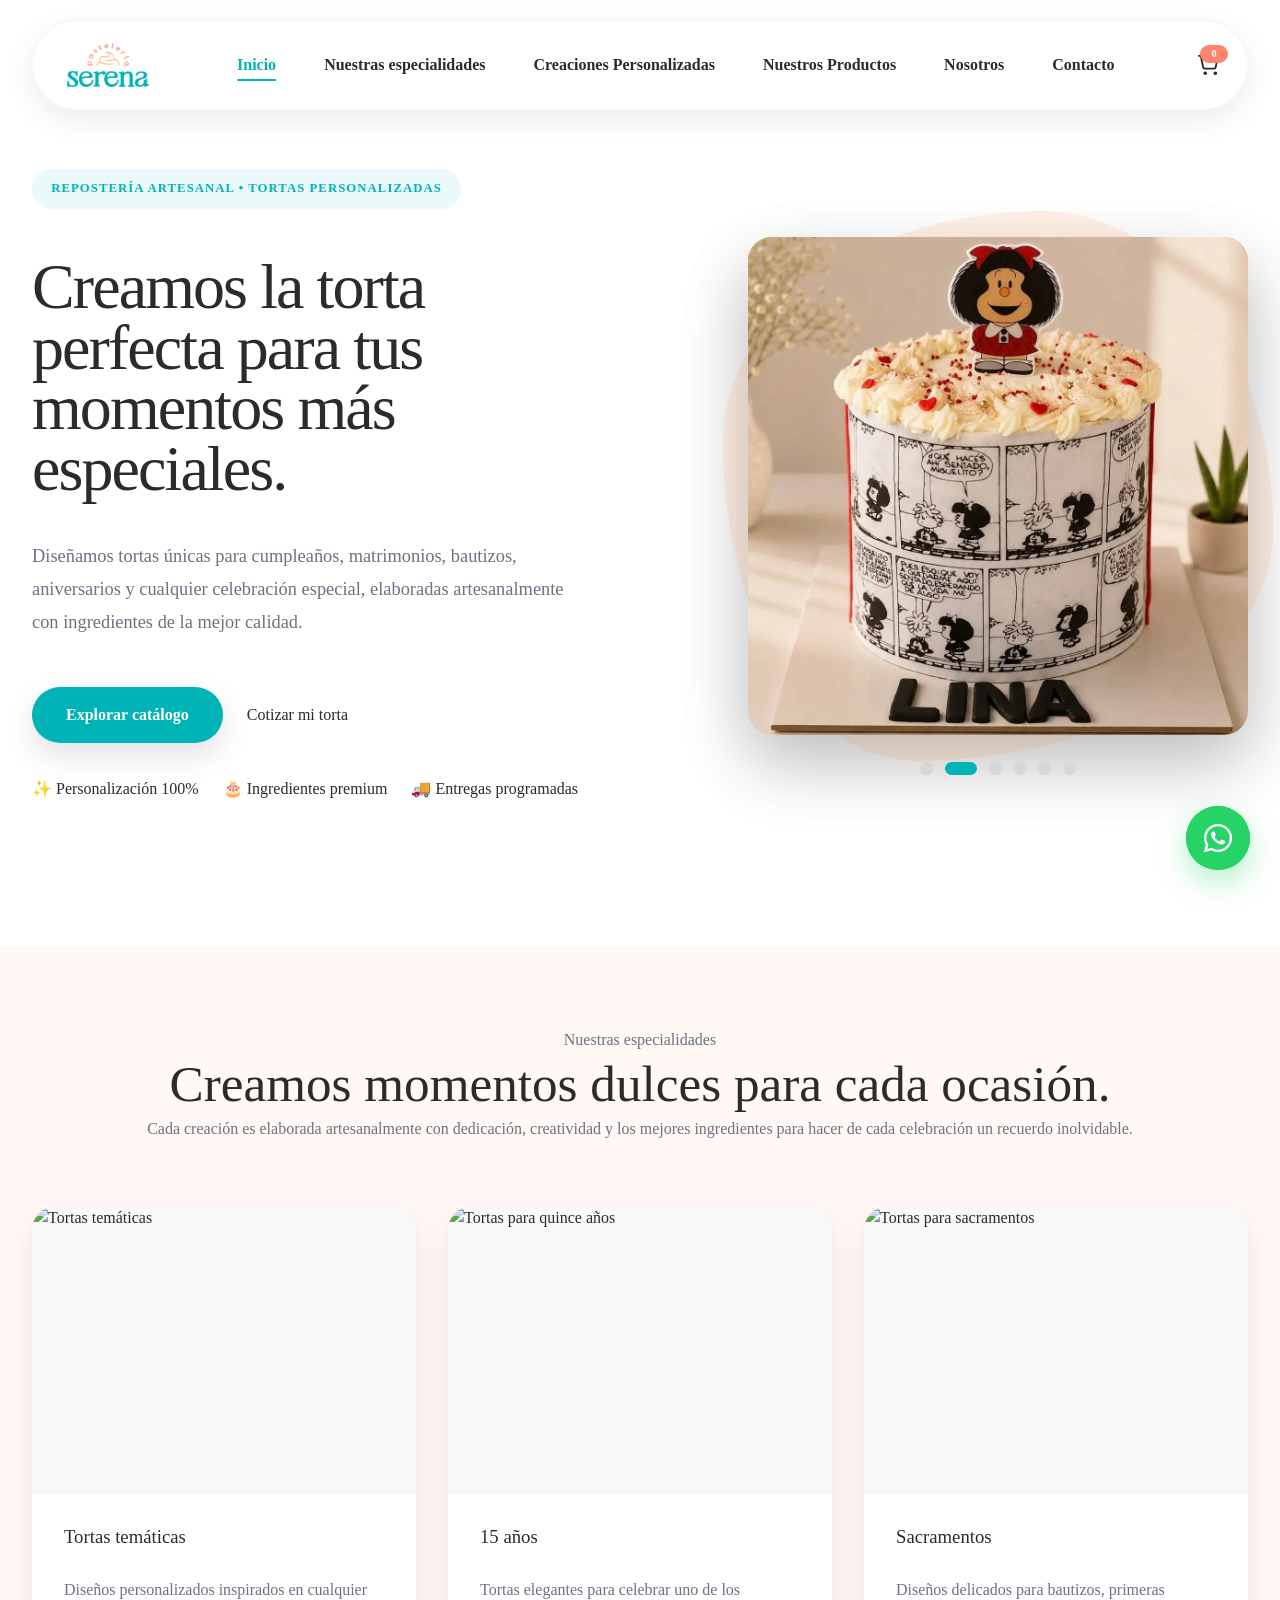
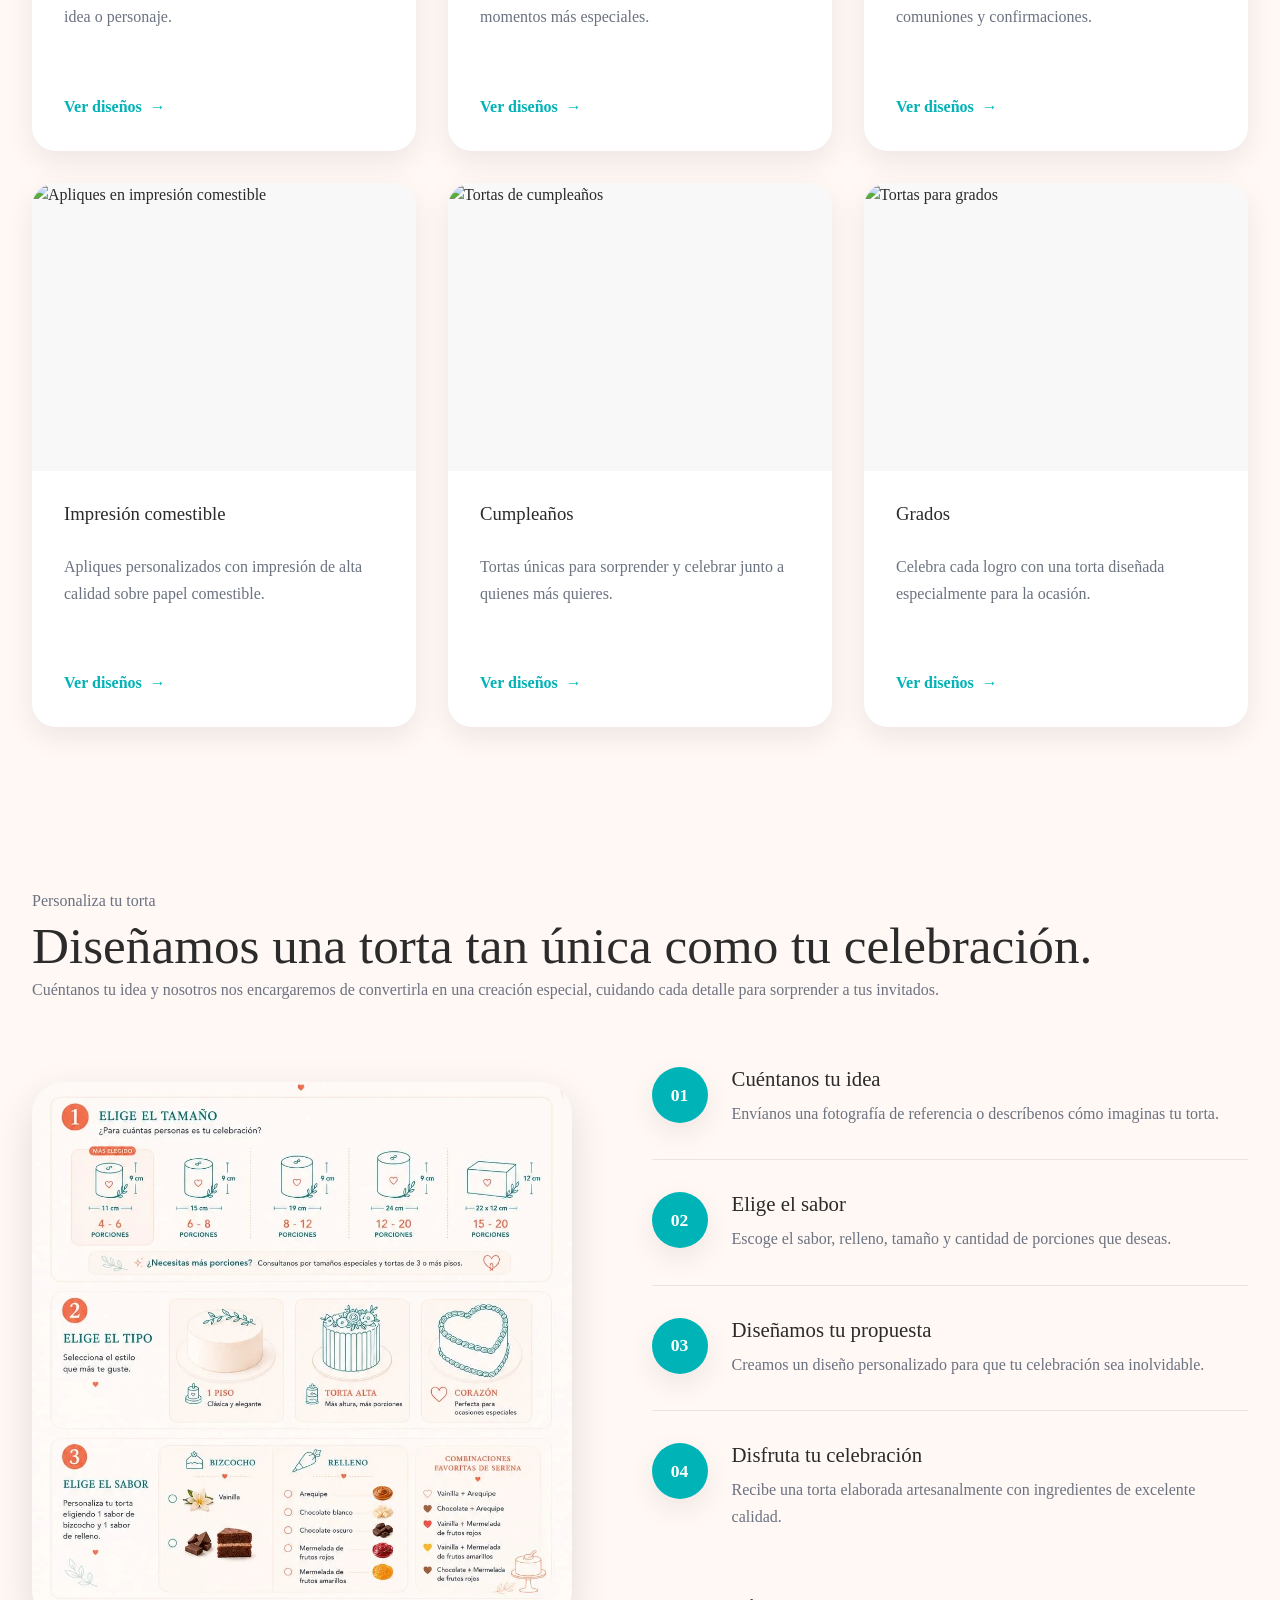
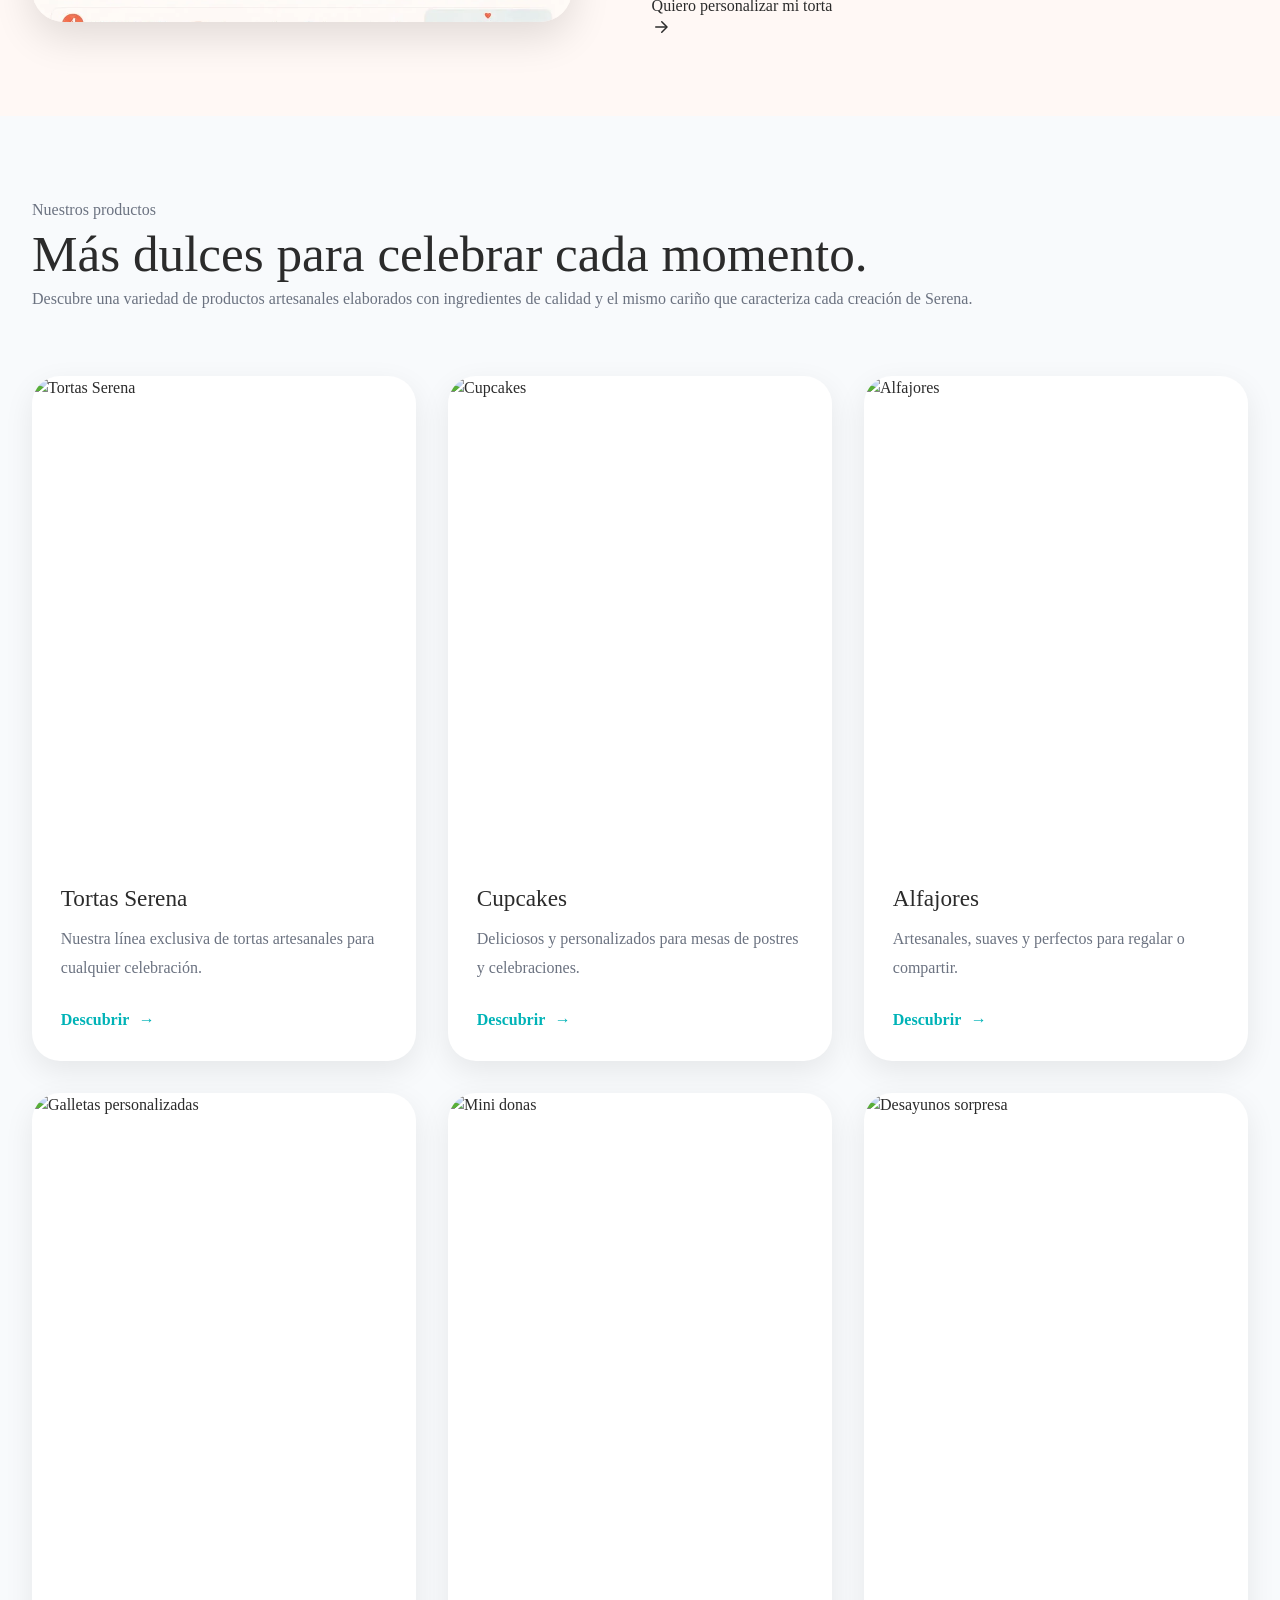
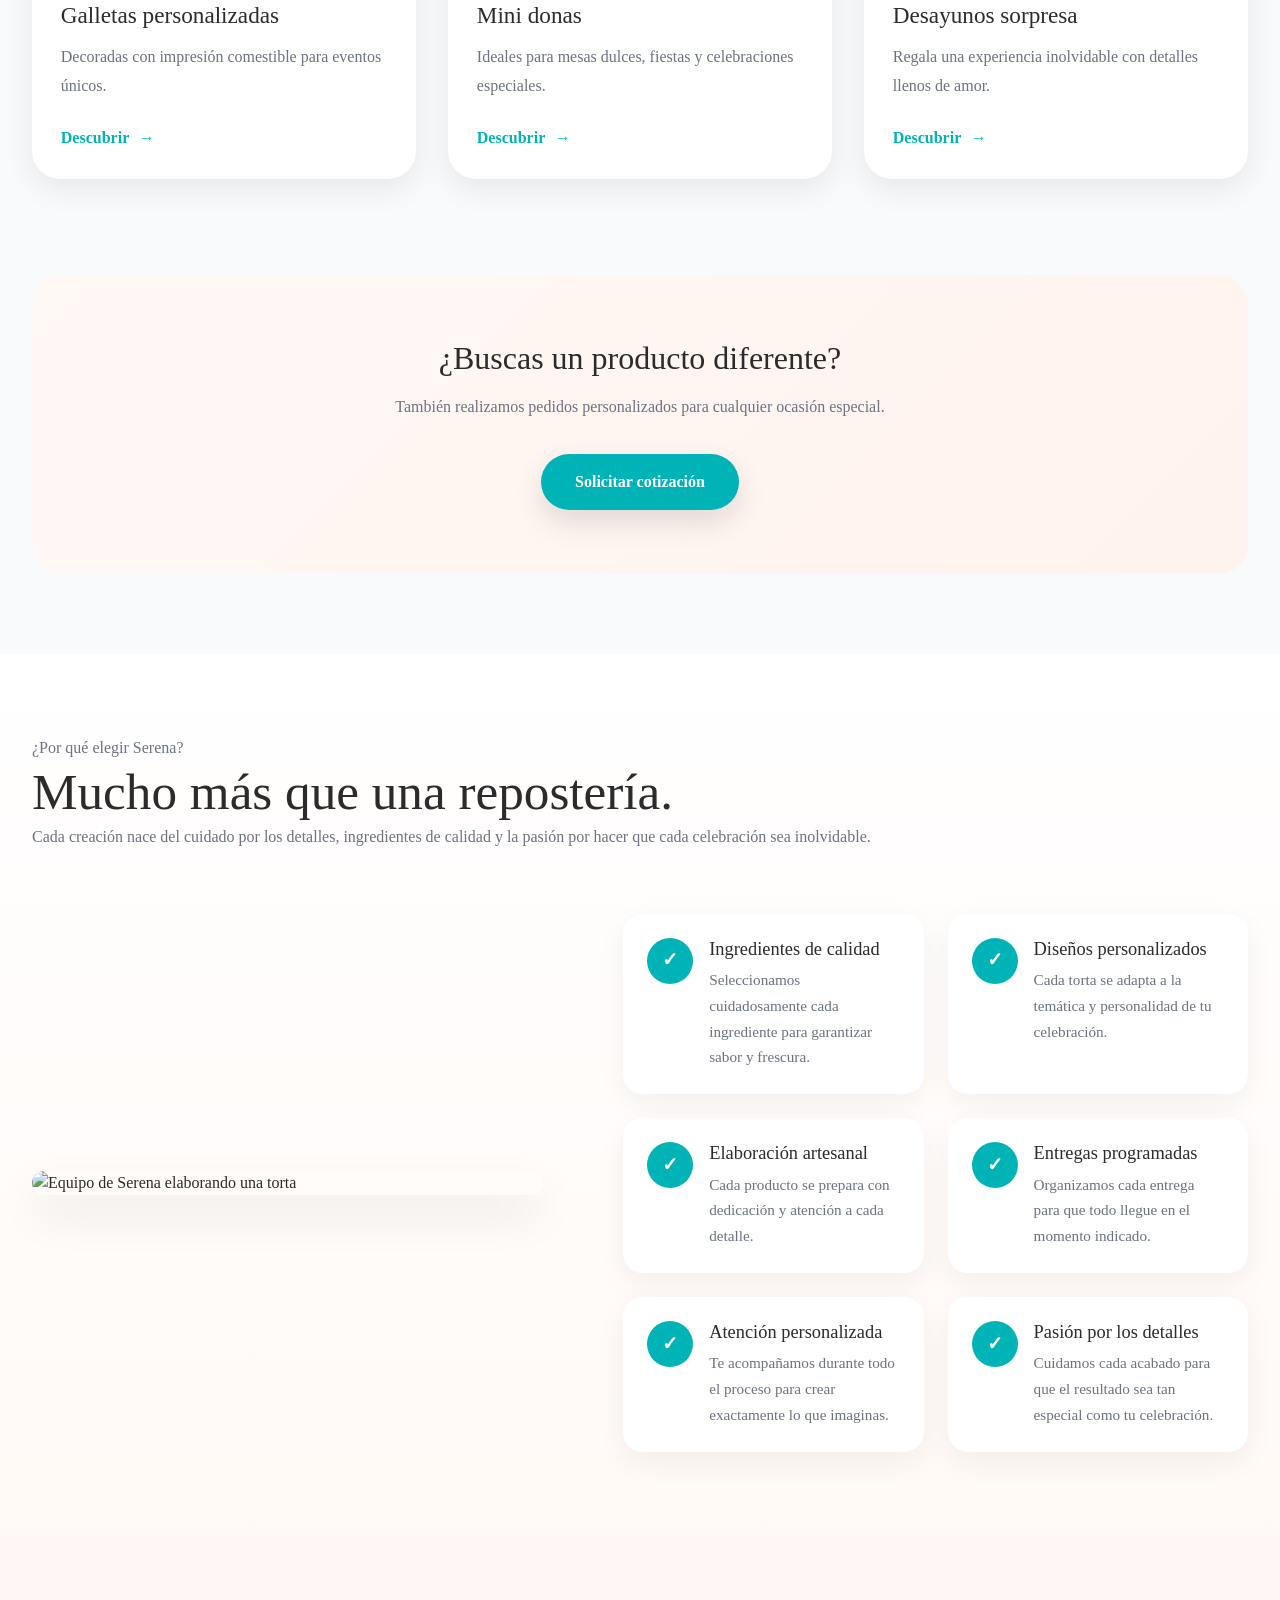
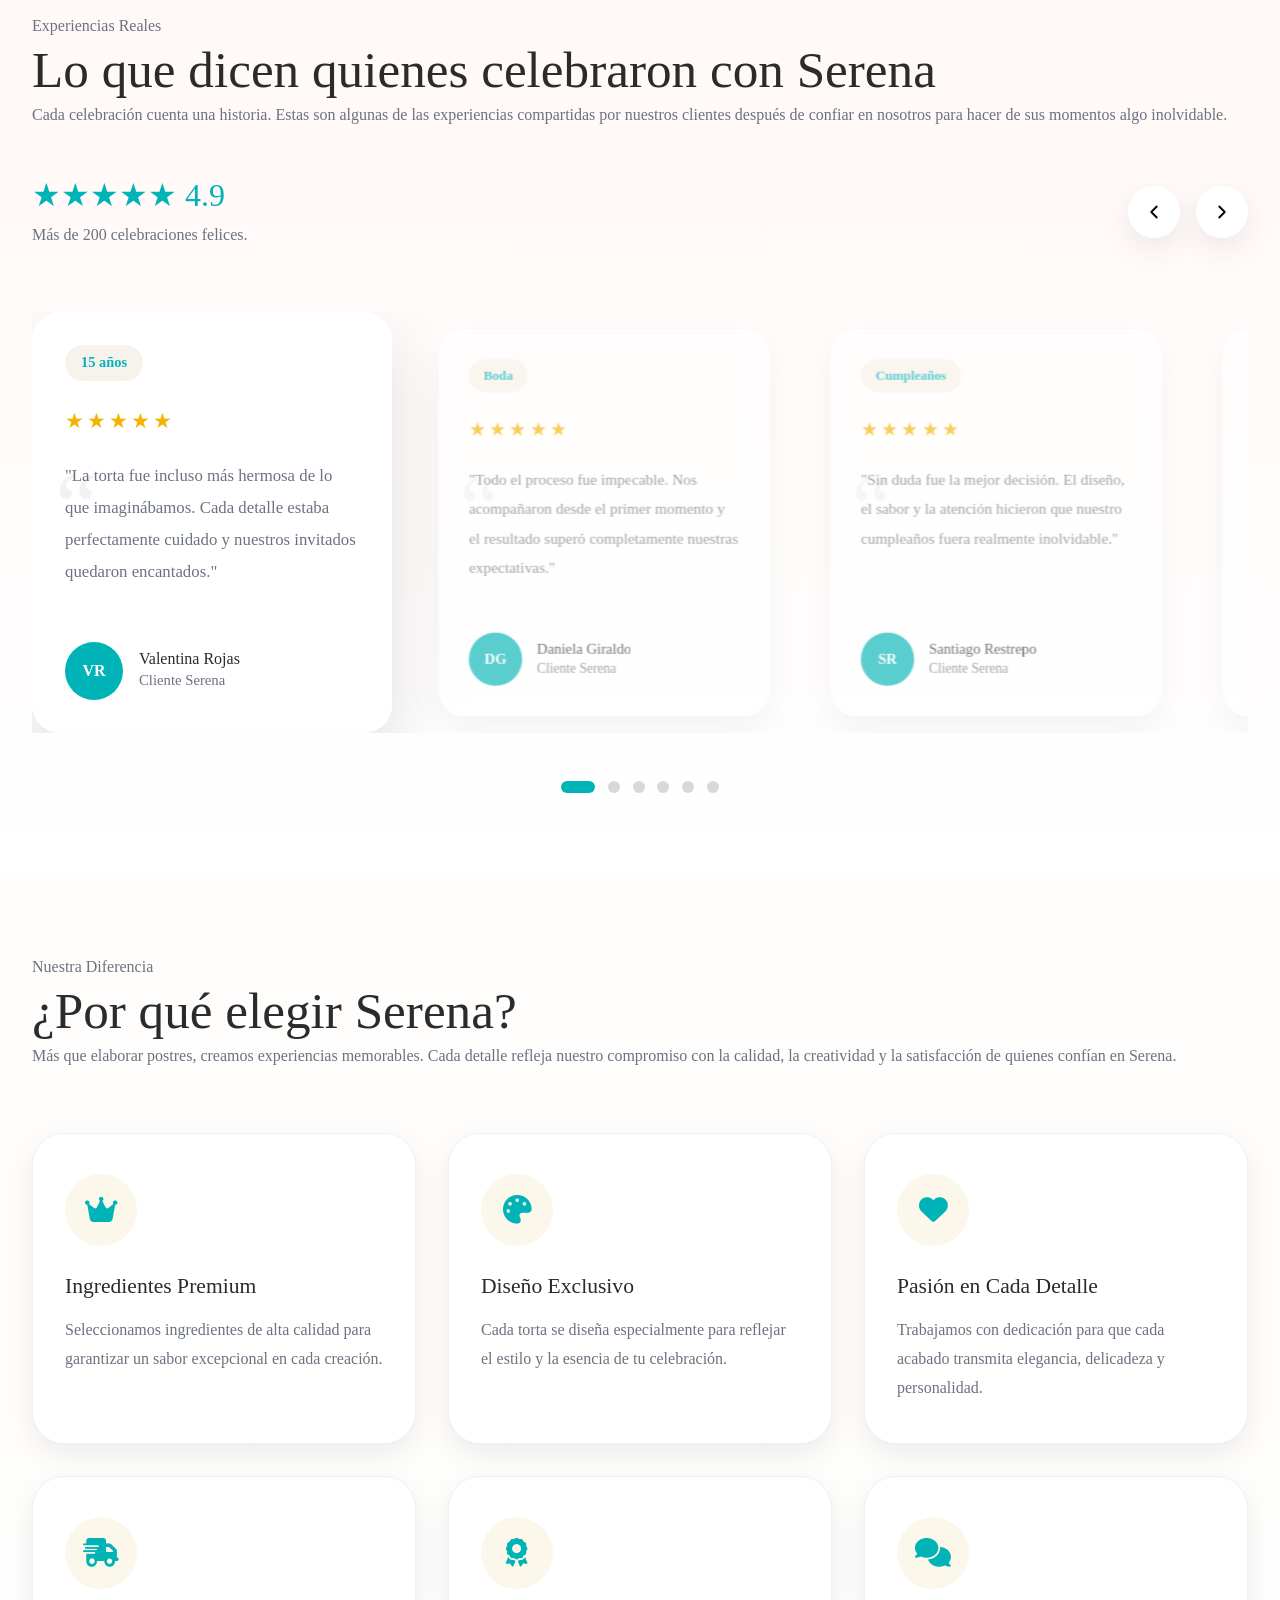
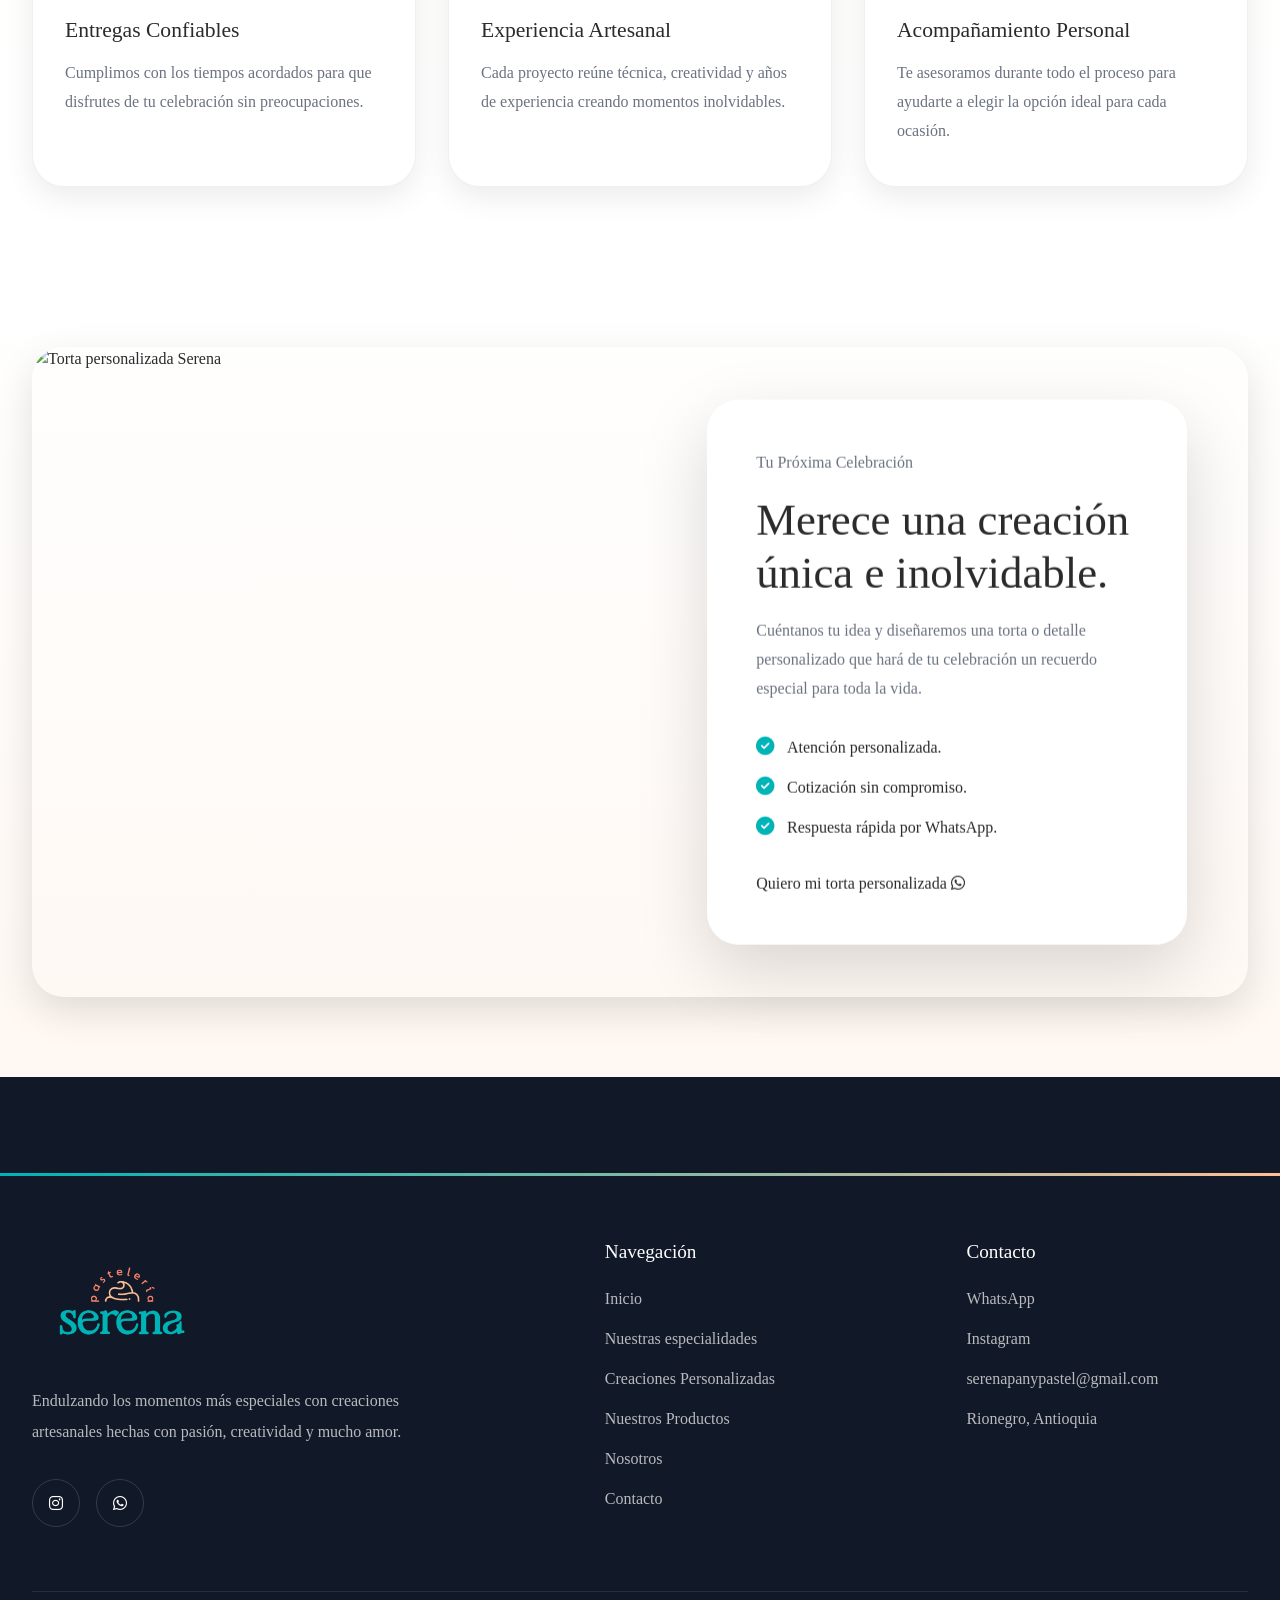
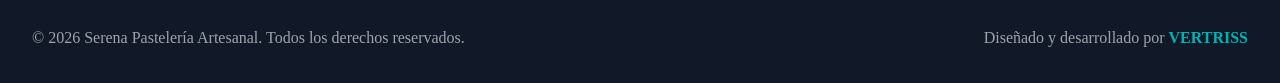
==== index.html @ 7da6fd73 "serenav1" ====
<!DOCTYPE html>
<html lang="en">
<head>
    <meta charset="UTF-8">
    <meta name="viewport" content="width=device-width, initial-scale=1.0">

    <link rel="stylesheet" href="css/base/variables.css">
    <link rel="stylesheet" href="css/base/reset.css">
    <link rel="stylesheet" href="css/base/tipografias.css">
    <link rel="stylesheet" href="css/base/global.css">

    <!-- Layout -->
    <link rel="stylesheet" href="css/layout/header.css">
    <link rel="stylesheet" href="css/layout/footer.css">

    <!-- Componentes -->
    <link rel="stylesheet" href="css/components/botones.css">
    <link rel="stylesheet" href="css/components/slider.css">
    <link rel="stylesheet" href="css/components/tarjetas.css">
    <link rel="stylesheet" href="css/components/whatsapp.css">

    <!-- Animaciones -->

    <link rel="stylesheet" href="css/animations.css">

    <!-- paginas -->

    <link rel="stylesheet" href="css/pages/inicio.css">
    <link rel="stylesheet" href="css/pages/personalizados.css">
    <link rel="stylesheet" href="css/pages/productos.css">
    <link rel="stylesheet" href="css/pages/porque-serena.css">
    <link rel="stylesheet" href="css/pages/testimonios.css">
    <link rel="stylesheet" href="css/pages/porque-elegirnos.css">
    <link rel="stylesheet" href="css/pages/contacto.css">

    <!-- Responsive -->

    <link rel="stylesheet" href="css/responsive.css">

    <link rel="stylesheet" href="https://cdnjs.cloudflare.com/ajax/libs/font-awesome/6.7.2/css/all.min.css">

    <title>Serena Pastel</title>
</head>
<body>
    
    <header class="header">

        <nav class="navegacion contenedor" aria-label="Navegación principal">

            <a href="index.html" class="logo">

                <img
                    src="recursos/imagenes/logosinfondo.webp"
                    alt="Serena Repostería">

            </a>

            <ul class="menu-principal">

                <li><a class="activo" href="#inicio">Inicio</a></li>

                <li><a href="#especialidades">Nuestras especialidades</a></li>

                <li><a href="#personalizados">Creaciones Personalizadas</a></li>
                
                <li><a href="#productos">Nuestros Productos</a></li>

                <li><a href="#porque-serena">Nosotros</a></li>

                <li><a href="#contacto">Contacto</a></li>

            </ul>

            <ul class="acciones-header">

                <li>
                    
                    <button class="boton-carrito" aria-label="Carrito">
                        
                        <svg
                            xmlns="http://www.w3.org/2000/svg"
                            viewBox="0 0 24 24"
                            fill="none"
                            stroke="currentColor"
                            stroke-width="2"
                            stroke-linecap="round"
                            stroke-linejoin="round">

                            <circle cx="9" cy="21" r="1"></circle>

                            <circle cx="20" cy="21" r="1"></circle>

                            <path d="M2.05 2h2l2.66 12.39a2 2 0 0 0 2 1.61h9.72a2 2 0 0 0 2-1.69L22 6H6"></path>

                        </svg>

                        <span class="contador-carrito" aria-live="polite">0</span>

                    </button>

                </li>

                <li class="menu-movil">

                    <button class="boton-menu" aria-label="Abrir menú">

                        <svg
                            xmlns="http://www.w3.org/2000/svg"
                            viewBox="0 0 24 24"
                            fill="none"
                            stroke="currentColor"
                            stroke-width="2"
                            stroke-linecap="round"
                            stroke-linejoin="round">

                            <line x1="3" y1="6" x2="21" y2="6"></line>

                            <line x1="3" y1="12" x2="21" y2="12"></line>

                            <line x1="3" y1="18" x2="21" y2="18"></line>

                        </svg>

                    </button>

                </li>

            </ul>

        </nav>

    </header>


    <main>

        <section class="hero" id="inicio">

            <article class="contenedor hero-contenedor">

                <section class="contenido-hero">

                    <p class="etiqueta-hero">
                        Repostería artesanal • Tortas personalizadas
                    </p>

                    <h1 class="titulo-principal">
                        Creamos la torta perfecta para tus momentos más especiales.
                    </h1>

                    <p class="texto-hero">
                        Diseñamos tortas únicas para cumpleaños, matrimonios, bautizos,
                        aniversarios y cualquier celebración especial, elaboradas
                        artesanalmente con ingredientes de la mejor calidad.
                    </p>

                    <nav class="acciones-hero" aria-label="Acciones principales">

                        <a href="#especialidades" class="boton boton-principal">

                            Explorar catálogo

                        </a>

                        <a href="#contacto" class="boton boton-secundario">

                            Cotizar mi torta

                        </a>

                    </nav>

                    <section class="beneficios-hero">

                        <p> ✨ Personalización 100% </p>

                        <p> 🎂 Ingredientes premium </p>

                        <p> 🚚 Entregas programadas </p>

                    </section>

                </section>

                <figure class="hero-slider">

                    <picture class="hero-imagen activa">
                        <img src="recursos/imagenes/torta-principal.webp" alt="Torta personalizada Serena 1">
                    </picture>

                    <picture class="hero-imagen">
                        <img src="recursos/imagenes/torta2.webp" alt="Torta personalizada Serena 2">
                    </picture>

                    <picture class="hero-imagen">
                        <img src="recursos/imagenes/torta3.webp" alt="Torta personalizada Serena 3">
                    </picture>

                    <picture class="hero-imagen">
                        <img src="recursos/imagenes/torta4.webp" alt="Torta personalizada Serena 4">
                    </picture>

                    <picture class="hero-imagen">
                        <img src="recursos/imagenes/torta5.webp" alt="Torta personalizada Serena 5">
                    </picture>

                    <picture class="hero-imagen">
                        <img src="recursos/imagenes/torta6.webp" alt="Torta personalizada Serena 6">
                    </picture>

                    <button class="slider-anterior" aria-label="Imagen anterior">

                        <svg
                            xmlns="http://www.w3.org/2000/svg"
                            width="22"
                            height="22"
                            viewBox="0 0 24 24"
                            fill="none"
                            stroke="currentColor"
                            stroke-width="2"
                            stroke-linecap="round"
                            stroke-linejoin="round">

                            <path d="m15 18-6-6 6-6"></path>
                        </svg>

                    </button>

                    <button class="slider-siguiente" aria-label="Imagen siguiente">

                        <svg
                            xmlns="http://www.w3.org/2000/svg"
                            width="22"
                            height="22"
                            viewBox="0 0 24 24"
                            fill="none"
                            stroke="currentColor"
                            stroke-width="2"
                            stroke-linecap="round"
                            stroke-linejoin="round">

                            <path d="m9 18 6-6-6-6"></path>
                        </svg>

                    </button>

                    <nav
                        class="indicadores-slider"
                        aria-label="Indicadores del carrusel">

                        <button class="activo" aria-label="Imagen 1"></button>
                        <button aria-label="Imagen 2"></button>
                        <button aria-label="Imagen 3"></button>
                        <button aria-label="Imagen 4"></button>
                        <button aria-label="Imagen 5"></button>
                        <button aria-label="Imagen 6"></button>

                    </nav>

                </figure>

            </article>

        </section>
        

        <section class="especialidades seccion" id="especialidades">

            <article class="contenedor">

                <header class="encabezado-seccion centrado">

                    <p class="etiqueta-seccion">
                        Nuestras especialidades
                    </p>

                    <h2 class="titulo-seccion">
                        Creamos momentos dulces para cada ocasión.
                    </h2>

                    <p class="texto-seccion">
                        Cada creación es elaborada artesanalmente con dedicación,
                        creatividad y los mejores ingredientes para hacer de cada
                        celebración un recuerdo inolvidable.
                    </p>

                </header>

                <section class="grid-especialidades">

                    <!-- Tarjeta 1 -->

                    <article class="tarjeta-especialidad">

                        <figure>

                            <img src="recursos/imagenes/especialidades/tortas-tematicas.webp" alt="Tortas temáticas">

                        </figure>

                        <h3>Tortas temáticas</h3>

                        <p> Diseños personalizados inspirados en cualquier idea o personaje.</p>

                        <a href="tematicas.html"> 
                            
                            Ver diseños 

                            <span>→</span>
                        </a>

                    </article>

                    <!-- Tarjeta 2 -->

                    <article class="tarjeta-especialidad">

                        <figure>

                            <img src="recursos/imagenes/especialidades/15-anos.webp" alt="Tortas para quince años">

                        </figure>

                        <h3>15 años</h3>

                        <p> Tortas elegantes para celebrar uno de los momentos más especiales.</p>

                        <a href="15-anios.html"> 
                            
                            Ver diseños 

                            <span>→</span>
                        </a>

                    </article>

                    <!-- Tarjeta 3 -->

                    <article class="tarjeta-especialidad">

                        <figure>

                            <img src="recursos/imagenes/especialidades/sacramentos.webp" alt="Tortas para sacramentos">

                        </figure>

                        <h3>Sacramentos</h3>

                        <p> Diseños delicados para bautizos, primeras comuniones y confirmaciones. </p>

                        <a href="sacramentos.html"> 
                            
                            Ver diseños 

                            <span>→</span>
                        </a>

                    </article>

                    <!-- Tarjeta 4 -->

                    <article class="tarjeta-especialidad">

                        <figure>

                            <img
                                src="recursos/imagenes/especialidades/impresion-comestible.webp"
                                alt="Apliques en impresión comestible">

                        </figure>

                        <h3>Impresión comestible</h3>

                        <p> Apliques personalizados con impresión de alta calidad sobre papel comestible.</p>

                        <a href="comestible.html"> 
                            
                            Ver diseños 

                            <span>→</span>
                        </a>

                    </article>

                    <!-- Tarjeta 5 -->

                    <article class="tarjeta-especialidad">

                        <figure>

                            <img src="recursos/imagenes/especialidades/cumpleanos.webp" alt="Tortas de cumpleaños">

                        </figure>

                        <h3>Cumpleaños</h3>

                        <p> Tortas únicas para sorprender y celebrar junto a quienes más quieres. </p>

                        <a href="cumpleaños.html"> 
                            
                            Ver diseños 

                            <span>→</span>
                        </a>

                    </article>

                    <!-- Tarjeta 6 -->

                    <article class="tarjeta-especialidad">

                        <figure>

                            <img src="recursos/imagenes/especialidades/grados.webp" alt="Tortas para grados">

                        </figure>

                        <h3>Grados</h3>

                        <p> Celebra cada logro con una torta diseñada especialmente para la ocasión. </p>

                        <a href="grados.html"> 

                            Ver diseños 

                            <span>→</span>
                        </a>

                    </article>

                </section>

            </article>

        </section>


        <section class="personalizados" id="personalizados">

            <article class="contenedor">

                <header class="encabezado-seccion">

                    <p class="etiqueta-seccion">
                        Personaliza tu torta
                    </p>

                    <h2 class="titulo-seccion">
                        Diseñamos una torta tan única como tu celebración.
                    </h2>

                    <p class="texto-seccion">
                        Cuéntanos tu idea y nosotros nos encargaremos de convertirla en una
                        creación especial, cuidando cada detalle para sorprender a tus invitados.
                    </p>

                </header>

                <section class="contenido-personalizados">

                    <figure class="imagen-personalizados">

                        <img src="recursos/imagenes/creatutorta.webp" alt="Proceso de diseño de una torta personalizada">

                    </figure>

                    <article class="proceso-personalizado">

                        <article class="paso">

                            <span class="numero-paso">01</span>

                            <section>

                                <h3>Cuéntanos tu idea</h3>

                                <p>
                                    Envíanos una fotografía de referencia o descríbenos cómo imaginas tu torta.
                                </p>

                            </section>

                        </article>

                        <article class="paso">

                            <span class="numero-paso">02</span>

                            <section>

                                <h3>Elige el sabor</h3>

                                <p>
                                    Escoge el sabor, relleno, tamaño y cantidad de porciones que deseas.
                                </p>

                            </section>

                        </article>

                        <article class="paso">

                            <span class="numero-paso">03</span>

                            <section>

                                <h3>Diseñamos tu propuesta</h3>

                                <p>
                                    Creamos un diseño personalizado para que tu celebración sea inolvidable.
                                </p>

                            </section>

                        </article>

                        <article class="paso">

                            <span class="numero-paso">04</span>

                            <section>

                                <h3>Disfruta tu celebración</h3>

                                <p>
                                    Recibe una torta elaborada artesanalmente con ingredientes de excelente calidad.
                                </p>

                            </section>

                        </article>

                        <a href="personalizar.html" class="boton-personalizar">

                            Quiero personalizar mi torta

                            <svg xmlns="http://www.w3.org/2000/svg"
                                width="18"
                                height="18"
                                viewBox="0 0 24 24"
                                fill="none"
                                stroke="currentColor"
                                stroke-width="2"
                                stroke-linecap="round"
                                stroke-linejoin="round">

                                <path d="M5 12h14"/>
                                <path d="M13 5l7 7-7 7"/>

                            </svg>
                        </a>

                    </article>

                </section>

            </article>

        </section>


        <section class="otros-productos" id="productos">

            <article class="contenedor">

                <header class="encabezado-seccion">

                    <p class="etiqueta-seccion">
                        Nuestros productos
                    </p>

                    <h2 class="titulo-seccion">
                        Más dulces para celebrar cada momento.
                    </h2>

                    <p class="texto-seccion">
                        Descubre una variedad de productos artesanales elaborados con ingredientes
                        de calidad y el mismo cariño que caracteriza cada creación de Serena.
                    </p>

                </header>

                <section class="grid-productos">

                    <!-- TORTAS -->

                    <article class="producto">

                        <figure>

                            <img src="recursos/imagenes/productos/tortas-serena.webp" alt="Tortas Serena">

                        </figure>

                        <section class="contenido-producto">

                            <h3>Tortas Serena</h3>

                            <p>
                                Nuestra línea exclusiva de tortas artesanales para cualquier celebración.
                            </p>

                            <a href="#"> Descubrir <span>→</span></a>

                        </section>

                    </article>

                    <!-- CUPCAKES -->

                    <article class="producto">

                        <figure>

                            <img src="recursos/imagenes/productos/cupcakes.webp" alt="Cupcakes">

                        </figure>

                        <section class="contenido-producto">

                            <h3>Cupcakes</h3>

                            <p>
                                Deliciosos y personalizados para mesas de postres y celebraciones.
                            </p>

                            <a href="#"> Descubrir <span>→</span> </a>

                        </section>

                    </article>

                    <!-- ALFAJORES -->

                    <article class="producto">

                        <figure>

                            <img src="recursos/imagenes/productos/alfajores.webp" alt="Alfajores">

                        </figure>

                        <section class="contenido-producto">

                            <h3>Alfajores</h3>

                            <p>
                                Artesanales, suaves y perfectos para regalar o compartir.
                            </p>

                            <a href="#"> Descubrir <span>→</span>
                            </a>

                        </section>

                    </article>

                    <!-- GALLETAS -->

                    <article class="producto">

                        <figure>

                            <img src="recursos/imagenes/productos/galletas.webp" alt="Galletas personalizadas">

                        </figure>

                        <section class="contenido-producto">

                            <h3>Galletas personalizadas</h3>

                            <p>
                                Decoradas con impresión comestible para eventos únicos.
                            </p>

                            <a href="#"> Descubrir <span>→</span> </a>

                        </section>

                    </article>

                    <!-- MINI DONAS -->

                    <article class="producto">

                        <figure>

                            <img src="recursos/imagenes/productos/donas.webp" alt="Mini donas">

                        </figure>

                        <section class="contenido-producto">

                            <h3>Mini donas</h3>

                            <p>
                                Ideales para mesas dulces, fiestas y celebraciones especiales.
                            </p>

                            <a href="#"> Descubrir <span>→</span> </a>

                        </section>

                    </article>

                    <!-- DESAYUNOS -->

                    <article class="producto">

                        <figure>

                            <img src="recursos/imagenes/productos/desayunos.webp" alt="Desayunos sorpresa">

                        </figure>

                        <section class="contenido-producto">

                            <h3>Desayunos sorpresa</h3>

                            <p>
                                Regala una experiencia inolvidable con detalles llenos de amor.
                            </p>

                            <a href="#">  Descubrir <span>→</span> </a>

                        </section>

                    </article>

                </section>

                <section class="productos-cta">

                    <h3>
                        ¿Buscas un producto diferente?
                    </h3>

                    <p>
                        También realizamos pedidos personalizados para cualquier ocasión especial.
                    </p>

                    <a href="https://wa.me/573185057723?text=Hola%20Serena,%20quiero%20cotizar%20una%20torta%20con%20ustedes."  class="boton boton-principal">

                        Solicitar cotización

                    </a>

                </section>

            </article>

        </section>


        <section class="porque-serena" id="porque-serena">

            <article class="contenedor">

                <header class="encabezado-seccion">

                    <p class="etiqueta-seccion">
                        ¿Por qué elegir Serena?
                    </p>

                    <h2 class="titulo-seccion">
                        Mucho más que una repostería.
                    </h2>

                    <p class="texto-seccion">
                        Cada creación nace del cuidado por los detalles, ingredientes de calidad y la pasión por hacer que cada celebración sea inolvidable.
                    </p>

                </header>

                <section class="contenido-serena">

                    <figure class="imagen-serena">

                        <img src="recursos/imagenes/porque-serena/serena.webp" alt="Equipo de Serena elaborando una torta">

                    </figure>

                    <article class="beneficios-serena">

                        <article class="beneficio">

                            <span>✓</span>

                            <section>

                                <h3>Ingredientes de calidad</h3>

                                <p>
                                    Seleccionamos cuidadosamente cada ingrediente para garantizar sabor y frescura.
                                </p>

                            </section>

                        </article>

                        <article class="beneficio">

                            <span>✓</span>

                            <section>

                                <h3>Diseños personalizados</h3>

                                <p>
                                    Cada torta se adapta a la temática y personalidad de tu celebración.
                                </p>

                            </section>

                        </article>

                        <article class="beneficio">

                            <span>✓</span>

                            <section>

                                <h3>Elaboración artesanal</h3>

                                <p>
                                    Cada producto se prepara con dedicación y atención a cada detalle.
                                </p>

                            </section>

                        </article>

                        <article class="beneficio">

                            <span>✓</span>

                            <section>

                                <h3>Entregas programadas</h3>

                                <p>
                                    Organizamos cada entrega para que todo llegue en el momento indicado.
                                </p>

                            </section>

                        </article>

                        <article class="beneficio">

                            <span>✓</span>

                            <section>

                                <h3>Atención personalizada</h3>

                                <p>
                                    Te acompañamos durante todo el proceso para crear exactamente lo que imaginas.
                                </p>

                            </section>

                        </article>

                        <article class="beneficio">

                            <span>✓</span>

                            <section>

                                <h3>Pasión por los detalles</h3>

                                <p>
                                    Cuidamos cada acabado para que el resultado sea tan especial como tu celebración.
                                </p>

                            </section>

                        </article>

                    </article>

                </section>

            </article>

        </section>


        <section class="testimonios" id="testimonios">

            <article class="contenedor">

                <!-- ENCABEZADO -->

                <header class="encabezado-seccion">

                    <p class="etiqueta-seccion">
                        Experiencias Reales
                    </p>

                    <h2 class="titulo-seccion">
                        Lo que dicen quienes celebraron con Serena
                    </h2>

                    <p class="texto-seccion">
                        Cada celebración cuenta una historia. Estas son algunas de las
                        experiencias compartidas por nuestros clientes después de confiar
                        en nosotros para hacer de sus momentos algo inolvidable.
                    </p>

                </header>

                <!-- INFORMACIÓN -->

                <section class="cabecera-testimonios">

                    <article class="calificacion">

                        <h3>★★★★★ 4.9</h3>

                        <p>
                            Más de 200 celebraciones felices.
                        </p>

                    </article>

                    <nav class="controles-testimonios">

                        <button class="anterior-testimonio" aria-label="Anterior">

                            <!-- Flecha izquierda -->

                            <svg xmlns="http://www.w3.org/2000/svg"
                                width="22"
                                height="22"
                                viewBox="0 0 24 24"
                                fill="none"
                                stroke="currentColor"
                                stroke-width="2"
                                stroke-linecap="round"
                                stroke-linejoin="round">

                                <path d="M15 18l-6-6 6-6"/>

                            </svg>

                        </button>

                        <button class="siguiente-testimonio" aria-label="Siguiente">

                            <!-- Flecha derecha -->

                            <svg xmlns="http://www.w3.org/2000/svg"
                                width="22"
                                height="22"
                                viewBox="0 0 24 24"
                                fill="none"
                                stroke="currentColor"
                                stroke-width="2"
                                stroke-linecap="round"
                                stroke-linejoin="round">

                                <path d="M9 18l6-6-6-6"/>

                            </svg>

                        </button>

                    </nav>

                </section>

                <!-- CARRUSEL -->

                <section class="slider-testimonios">

                    <div class="track-testimonios">

                        <!-- Testimonio 1 -->

                        <article class="tarjeta-testimonio activa ">

                            <span class="evento">
                                15 años
                            </span>

                            <div class="estrellas">
                                ★★★★★
                            </div>

                            <blockquote>
                                "La torta fue incluso más hermosa de lo que imaginábamos.
                                Cada detalle estaba perfectamente cuidado y nuestros invitados
                                quedaron encantados."
                            </blockquote>

                            <footer>

                                <div class="avatar">
                                    VR
                                </div>

                                <div class="datos-cliente">

                                    <h4>
                                        Valentina Rojas
                                    </h4>

                                    <span>
                                        Cliente Serena
                                    </span>

                                </div>

                            </footer>

                        </article>

                        <!-- Testimonio 2 -->

                        <article class="tarjeta-testimonio">

                            <span class="evento">
                                Boda
                            </span>

                            <div class="estrellas">
                                ★★★★★
                            </div>

                            <blockquote>
                                "Todo el proceso fue impecable. Nos acompañaron desde el primer
                                momento y el resultado superó completamente nuestras expectativas."
                            </blockquote>

                            <footer>

                                <div class="avatar">
                                    DG
                                </div>

                                <div class="datos-cliente">

                                    <h4>
                                        Daniela Giraldo
                                    </h4>

                                    <span>
                                        Cliente Serena
                                    </span>

                                </div>

                            </footer>

                        </article>

                        <!-- Testimonio 3 -->

                        <article class="tarjeta-testimonio">

                            <span class="evento">
                                Cumpleaños
                            </span>

                            <div class="estrellas">
                                ★★★★★
                            </div>

                            <blockquote>
                                "Sin duda fue la mejor decisión. El diseño, el sabor y la atención
                                hicieron que nuestro cumpleaños fuera realmente inolvidable."
                            </blockquote>

                            <footer>

                                <div class="avatar">
                                    SR
                                </div>

                                <div class="datos-cliente">

                                    <h4>
                                        Santiago Restrepo
                                    </h4>

                                    <span>
                                        Cliente Serena
                                    </span>

                                </div>

                            </footer>

                        </article>

                        <!-- Testimonio 4 -->

                        <article class="tarjeta-testimonio">

                            <span class="evento">
                                Baby Shower
                            </span>

                            <div class="estrellas">
                                ★★★★★
                            </div>

                            <blockquote>
                                "No solo recibimos una torta hermosa, también una experiencia llena
                                de dedicación y excelente servicio."
                            </blockquote>

                            <footer>

                                <div class="avatar">
                                    CM
                                </div>

                                <div class="datos-cliente">

                                    <h4>
                                        Camila Montoya
                                    </h4>

                                    <span>
                                        Cliente Serena
                                    </span>

                                </div>

                            </footer>

                        </article>

                        <!-- Testimonio 5 -->

                        <article class="tarjeta-testimonio">

                            <span class="evento">
                                Grado
                            </span>

                            <div class="estrellas">
                                ★★★★★
                            </div>

                            <blockquote>
                                "La presentación fue espectacular. Todo llegó puntual y con una
                                calidad que superó nuestras expectativas."
                            </blockquote>

                            <footer>

                                <div class="avatar">
                                    AF
                                </div>

                                <div class="datos-cliente">

                                    <h4>
                                        Andrés Fernández
                                    </h4>

                                    <span>
                                        Cliente Serena
                                    </span>

                                </div>

                            </footer>

                        </article>

                        <!-- Testimonio 6 -->

                        <article class="tarjeta-testimonio">

                            <span class="evento">
                                Aniversario
                            </span>

                            <div class="estrellas">
                                ★★★★★
                            </div>

                            <blockquote>
                                "Desde la atención hasta el último detalle todo fue perfecto.
                                Definitivamente volveremos a elegir Serena."
                            </blockquote>

                            <footer>

                                <div class="avatar">
                                    MP
                                </div>

                                <div class="datos-cliente">

                                    <h4>
                                        Mariana Pérez
                                    </h4>

                                    <span>
                                        Cliente Serena
                                    </span>

                                </div>

                            </footer>

                        </article>

                    </div>

                </section>

                <div class="indicadores-testimonios">

                    <button class="activo"></button>
                    <button></button>
                    <button></button>
                    <button></button>
                    <button></button>
                    <button></button>

                </div>

            </article>

        </section>


        <section class="ventajas" id="ventajas">

            <article class="contenedor">

                <header class="encabezado-seccion">

                    <p class="etiqueta-seccion">
                        Nuestra Diferencia
                    </p>

                    <h2 class="titulo-seccion">
                        ¿Por qué elegir Serena?
                    </h2>

                    <p class="texto-seccion">
                        Más que elaborar postres, creamos experiencias memorables. Cada
                        detalle refleja nuestro compromiso con la calidad, la creatividad
                        y la satisfacción de quienes confían en Serena.
                    </p>

                </header>

                <section class="grid-ventajas">

                    <article class="tarjeta-ventaja">

                        <figure class="icono-ventaja">
                            <i class="fa-solid fa-crown"></i>
                        </figure>

                        <h3>Ingredientes Premium</h3>

                        <p>
                            Seleccionamos ingredientes de alta calidad para garantizar
                            un sabor excepcional en cada creación.
                        </p>

                    </article>

                    <article class="tarjeta-ventaja">

                        <figure class="icono-ventaja">
                            <i class="fa-solid fa-palette"></i>
                        </figure>

                        <h3>Diseño Exclusivo</h3>

                        <p>
                            Cada torta se diseña especialmente para reflejar el estilo
                            y la esencia de tu celebración.
                        </p>

                    </article>

                    <article class="tarjeta-ventaja">

                        <figure class="icono-ventaja">
                            <i class="fa-solid fa-heart"></i>
                        </figure>

                        <h3>Pasión en Cada Detalle</h3>

                        <p>
                            Trabajamos con dedicación para que cada acabado transmita
                            elegancia, delicadeza y personalidad.
                        </p>

                    </article>

                    <article class="tarjeta-ventaja">

                        <figure class="icono-ventaja">
                            <i class="fa-solid fa-truck-fast"></i>
                        </figure>

                        <h3>Entregas Confiables</h3>

                        <p>
                            Cumplimos con los tiempos acordados para que disfrutes de tu
                            celebración sin preocupaciones.
                        </p>

                    </article>

                    <article class="tarjeta-ventaja">

                        <figure class="icono-ventaja">
                            <i class="fa-solid fa-award"></i>
                        </figure>

                        <h3>Experiencia Artesanal</h3>

                        <p>
                            Cada proyecto reúne técnica, creatividad y años de experiencia
                            creando momentos inolvidables.
                        </p>

                    </article>

                    <article class="tarjeta-ventaja">

                        <figure class="icono-ventaja">
                            <i class="fa-solid fa-comments"></i>
                        </figure>

                        <h3>Acompañamiento Personal</h3>

                        <p>
                            Te asesoramos durante todo el proceso para ayudarte a elegir
                            la opción ideal para cada ocasión.
                        </p>

                    </article>

                </section>

            </article>

        </section>


        <section class="cta" id="contacto">

            <article class="contenedor">

                <section class="contenido-cta">

                    <figure class="imagen-cta">

                        <img src="img/cta/torta-premium.webp" alt="Torta personalizada Serena">

                    </figure>

                    <article class="card-cta">

                        <p class="etiqueta-seccion">
                            Tu Próxima Celebración
                        </p>

                        <h2>
                            Merece una creación única e inolvidable.
                        </h2>

                        <p>
                            Cuéntanos tu idea y diseñaremos una torta o detalle
                            personalizado que hará de tu celebración un recuerdo
                            especial para toda la vida.
                        </p>

                        <ul class="lista-cta">

                            <li>

                                <i class="fa-solid fa-circle-check"></i>

                                Atención personalizada.

                            </li>

                            <li>

                                <i class="fa-solid fa-circle-check"></i>

                                Cotización sin compromiso.

                            </li>

                            <li>

                                <i class="fa-solid fa-circle-check"></i>

                                Respuesta rápida por WhatsApp.

                            </li>

                        </ul>

                        <a href="https://wa.me/573185057723?text=Hola%20Serena,%20quiero%20cotizar%20una%20torta%20con%20ustedes." 
                        class="boton"
                        target="_blank">

                            <span>Quiero mi torta personalizada</span>

                            <i class="fa-brands fa-whatsapp"></i>

                        </a>

                    </article>

                </section>

            </article>

        </section>

    </main>

    <footer class="footer">

        <article class="contenedor">

            <section class="contenido-footer">

                <!-- MARCA -->

                <article class="marca-footer">

                    <a href="#inicio" class="logo-footer">

                        <img src="recursos/imagenes/logosinfondo.webp"alt="Serena">

                    </a>

                    <p>

                        Endulzando los momentos más especiales con
                        creaciones artesanales hechas con pasión,
                        creatividad y mucho amor.

                    </p>

                    <nav class="redes-footer">

                        <a href="https://www.instagram.com/serenapastel/" aria-label="Instagram">

                            <i class="fa-brands fa-instagram"></i>

                        </a>

                        <a href="https://wa.me/573185057723?text=Hola%20Serena,%20quiero%20cotizar%20una%20torta%20con%20ustedes." aria-label="WhatsApp">

                            <i class="fa-brands fa-whatsapp"></i>

                        </a>

                    </nav>

                </article>

                <!-- NAVEGACIÓN -->

                <article>

                    <h3>Navegación</h3>

                    <nav class="menu-footer">

                        <a class="activo" href="#inicio">Inicio</a>

                        <a href="#especialidades">Nuestras especialidades</a>

                        <a href="#personalizados">Creaciones Personalizadas</a>
                        
                        <a href="#productos">Nuestros Productos</a></li>

                        <a href="#porque-serena">Nosotros</a></li>

                        <a href="#contacto">Contacto</a></li>

                    </nav>

                </article>

                <!-- CONTACTO -->

                <article>

                    <h3>Contacto</h3>

                    <nav class="menu-footer">

                        <a href="https://wa.me/573185057723?text=Hola%20Serena,%20quiero%20cotizar%20una%20torta%20con%20ustedes." target="_blank" >WhatsApp</a>

                        <a href="https://www.instagram.com/serenapastel/">Instagram</a>

                        <a href="#">serenapanypastel@gmail.com</a>

                        <a href="https://share.google/yBrGTDFLtnjVMuj3e">Rionegro, Antioquia</a>

                    </nav>

                </article>

            </section>

            <section class="footer-inferior">

                <p>

                    © 2026 Serena Pastelería Artesanal.
                    Todos los derechos reservados.

                </p>

                <p>

                    Diseñado y desarrollado por

                    <a href="https://www.instagram.com/vertriss.co/">

                        VERTRISS

                    </a>

                </p>

            </section>

        </article>

    </footer>


    <aside class="mensaje-whatsapp">

        <article class="contenido-mensaje">

            <figure class="mensaje-logo">

                <img src="recursos/imagenes/logosinfondo.webp"alt="Serena">

            </figure>

            <section class="texto-mensaje">

                <h4>SERENA</h4>

                <p>

                    Hablemos de tu próxima celebración. ✨

                </p>

            </section>

        </article>

    </aside>

    <a
        href="https://wa.me/573185057723?text=Hola%20Serena,%20quiero%20cotizar%20una%20torta%20personalizada."
        class="whatsapp"
        target="_blank"
        rel="noopener noreferrer"
        aria-label="WhatsApp">

        <i class="fa-brands fa-whatsapp"></i>

    </a>

    <script src="js/slider.js"></script>
    <script src="js/testimonios.js"></script>
    <script src="js/whatsapp.js"></script>
    
</body>
</html>
---- css/base/variables.css ----
:root {

    /* Colores principales */

    --color-superficie: #FFF8F5;

    --color-principal: #00B3B7;
    --color-secundario: #FFBF94;
    --color-acento: #ff846c;
    --color-principal-oscuro: #009B9B;

    --color-blanco: #FFFFFF;
    --color-fondo: #F8FAFC;

    --texto-principal: #2B2B2B;
    --texto-secundario: #6B7280;

    --color-borde: #E5E7EB;


    /* Tipografía */

    --fuente-titulos: "Soligant", serif;
    --fuente-textos: "FS Lucas Pro", sans-serif;


    /* TAMAÑOS DE FUENTE */

    --texto-xs: 0.875rem;   /* 14px */
    --texto-sm: 1rem;       /* 16px */
    --texto-md: 1.125rem;   /* 18px */
    --texto-lg: 1.25rem;    /* 20px */
    --texto-xl: 1.5rem;     /* 24px */
    --texto-2xl: 2rem;      /* 32px */
    --texto-3xl: 3rem;      /* 48px */
    --texto-4xl: 4rem;      /* 64px */


    /* Espaciado */

    --espacio-xs:.5rem;
    --espacio-sm:1rem;
    --espacio-md:1.5rem;
    --espacio-lg:2rem;
    --espacio-xl:3rem;
    --espacio-2xl:5rem;


    /* Bordes */

    --radio-sm: .5rem;
    --radio-md: 1rem;
    --radio-lg: 1.5rem;
    --radio-xl: 2rem;
    --radio-full: 999px;


    /* sombras */

    --sombra-suave: 0 10px 30px rgba(0,0,0,0.08);
    --sombra-media: 0 15px 40px rgba(0,0,0,.12);


    /* Transiciones */

    --transicion: all .3s ease;



    /* CONTENEDOR */

    --ancho-contenedor: 1280px;

}
---- css/base/tipografias.css ----
/* FUENTES LOCALES */

/*
@font-face {
    font-family: "Soligant";
    src: url("../../assets/fonts/Soligant-Regular.otf") format("opentype");
    font-weight: 400;
    font-style: normal;
}

@font-face {
    font-family: "FS Lucas Pro";
    src: url("../../assets/fonts/FSLucasPro-Regular.otf") format("opentype");
    font-weight: 400;
    font-style: normal;
}
*/


/* BODY */

body{
    font-family: var(--fuente-texto);
    font-size: var(--texto-sm);
    font-weight: 400;
    line-height: 1.5;
    color: var(--texto-principal);
    background-color: var(--color-blanco);
}


/* TÍTULOS */

h1,
h2,
h3,
h4,
h5,
h6{
    font-family: var(--fuente-titulos);
    font-weight: 400;
    color: var(--texto-principal);
    line-height: 1.2;
}


/* PÁRRAFOS */

p{
    font-weight: 400;
    color: var(--texto-secundario);
    line-height: 1.7;
}


/* ENLACES */

a{
    font-family: var(--fuente-texto);
    transition: var(--transicion);
}


/* BOTONES */

button{
    font-family: var(--fuente-texto);
    transition: var(--transicion);
}
---- css/base/global.css ----
/* Contenedor */

.contenedor{
    width: min(100% - 2rem, var(--ancho-contenedor));
    margin-inline: auto;
    padding-inline: 1rem;
}

/* Secciones */

.seccion{
    padding: var(--espacio-2xl) 0;
}

/* Títulos */

.titulo-principal{
    font-size: clamp(2.8rem, 6vw, 5rem);
    line-height: 1.1;
}

.titulo-seccion{
    font-size: clamp(2rem, 4vw, 3.5rem);
    line-height: 1.2;
}

.subtitulo{
    font-size: var(--texto-lg);
    color: var(--texto-secundario);
}

/* Textos */

.texto{
    font-size: var(--texto-sm);
    color: var(--texto-secundario);
    line-height: 1.7;
}

/* Utilidades */

.centrado{
    text-align: center;
}

.oculto{
    display: none;
}

.visible{
    display: block;
}
---- css/layout/header.css ----
/* HEADER */

.header{
    position: sticky;
    top: 20px;
    z-index: 1000;
    padding-inline: var(--espacio-sm);
}


/* NAVEGACIÓN */

.navegacion{
    display: flex;
    justify-content: space-between;
    align-items: center;
    min-height: 90px;
    background-color: rgba(255,255,255,.85);
    backdrop-filter: blur(15px);
    border:1px solid rgba(0,179,183,.08);
    border-radius: var(--radio-full);
    box-shadow: var(--sombra-suave);
}


/* LOGO */

.logo{
    display: flex;
    align-items: center;
    flex-shrink: 0;
}

.logo img{
    display: block;
    height: 80px;
    width: auto;
    object-fit: contain;
}

/* MENÚ PRINCIPAL */

.menu-principal {
    display: flex;
    align-items: center;
    gap: var(--espacio-xl);
}

.menu-principal a {
    position: relative;
    font-family: var(--fuente-texto);
    font-size: var(--texto-sm);
    font-weight: 600;
    color: var(--texto-principal);
    transition: color var(--transicion);
}

.menu-principal a:hover,
.menu-principal .activo {
    color: var(--color-principal);
}

.menu-principal a::after {
    content: "";
    position: absolute;
    left: 0;
    bottom: -8px;
    width: 0;
    height: 2px;
    background-color: var(--color-principal);
    border-radius: var(--radio-full);
    transition: width var(--transicion);
}

.menu-principal a:hover::after,
.menu-principal .activo::after {
    width: 100%;
}

.menu-movil {
    display: none;
}

/* ACCIONES HEADER */

.acciones-header {
    display: flex;
    align-items: center;
    gap: var(--espacio-sm);
}

.acciones-header button {
    position: relative;
    display: flex;
    justify-content: center;
    align-items: center;
    width: 2.875rem;
    height: 2.875rem;
    color: var(--texto-principal);
    border-radius: var(--radio-full);
    transition:
        background-color var(--transicion),
        color var(--transicion),
        transform var(--transicion);
}

.acciones-header button:hover{
    color: var(--color-principal);
    background-color: rgba(0,179,183,.08);
    transform: translateY(-2px);
}

.acciones-header svg {
    width: 1.375rem;
    height: 1.375rem;
}

.contador-carrito {
    position: absolute;
    top: .2rem;
    right: .2rem;
    display: flex;
    justify-content: center;
    align-items: center;
    min-width: 1.1rem;
    height: 1.1rem;
    padding-inline: .7rem;
    font-size: .65rem;
    font-weight: 700;
    color: var(--color-blanco);
    background-color: var(--color-acento);
    border-radius: var(--radio-full);
}

.acciones-header svg{
    width:1.375rem;
    height:1.375rem;
}
---- css/layout/footer.css ----
/*FOOTER */

.footer{
    padding-top: 6rem;
    background: #111827;
    color: rgba(255,255,255,.85);
}

/* Línea superior */

.footer::before{
    content: "";
    display: block;
    width: 100%;
    height: 3px;
    background: linear-gradient(
        90deg,
        var(--color-principal),
        var(--color-secundario)
    );
}

/* CONTENIDO PRINCIPAL */

.contenido-footer{
    display: grid;
    grid-template-columns: 1.4fr .8fr .8fr;
    gap: 5rem;
    padding: 4rem 0;
}

/* MARCA */

.logo-footer img{
    width: 180px;
    margin-bottom: 1.5rem;
}

.marca-footer p{
    max-width: 420px;
    line-height: 1.9;
    color: rgba(255,255,255,.70);
}

/* REDES SOCIALES */

.redes-footer{
    display: flex;
    gap: 1rem;
    margin-top: 2rem;
}

.redes-footer a{
    width: 48px;
    height: 48px;
    display: flex;
    justify-content: center;
    align-items: center;
    border-radius: 50%;
    text-decoration: none;
    color: var(--color-blanco);
    border: 1px solid rgba(255,255,255,.15);
    transition: all var(--transicion);
}

.redes-footer a:hover{
    background: var(--color-principal);
    border-color: var(--color-principal);
    transform: translateY(-5px);
    box-shadow: 0 15px 35px rgba(0,0,0,.25);
}

/* TÍTULOS */

.contenido-footer h3{
    margin-bottom: 1.5rem;
    color: var(--color-blanco);
    font-size: 1.2rem;
}

/* MENÚ */

.menu-footer{
    display: flex;
    flex-direction: column;
    gap: 1rem;
}

.menu-footer a{
    width: fit-content;
    color: rgba(255,255,255,.70);
    text-decoration: none;
    transition: all .3s ease;
}

.menu-footer a:hover{
    color: var(--color-blanco);
    transform: translateX(6px);
}

/* FOOTER INFERIOR */

.footer-inferior{
    display: flex;
    justify-content: space-between;
    align-items: center;
    gap: 2rem;
    padding: 2rem 0;
    border-top: 1px solid rgba(255,255,255,.10);
}

.footer-inferior p{
    color: rgba(255,255,255,.60);
}

.footer-inferior a{
    color: var(--color-principal);
    text-decoration: none;
    font-weight: 600;
    transition: color .3s ease;
}

.footer-inferior a:hover{
    color: var(--color-secundario);
}
---- css/components/botones.css ----
/* BOTÓN PRINCIPAL */

.boton-principal{
    display: inline-flex;
    align-items: center;
    justify-content: center;
    gap: .8rem;
    padding: 16px 34px;
    border-radius: 50px;
    background: var(--color-principal);
    color: var(--color-blanco);
    text-decoration: none;
    font-size: 1rem;
    font-weight: 600;
    transition: all .35s ease;
    box-shadow: 0 12px 30px rgba(0,0,0,.12);
}

.boton-principal:hover{
    background: var(--color-principal-oscuro);
    transform: translateY(-4px);
    box-shadow: 0 18px 40px rgba(0,0,0,.18);
}

.boton-principal i{
    transition: transform .35s ease;
}

.boton-principal:hover i{
    transform: translateX(6px);
}

/* BOTÓN COTIZAR  */

.boton-cotizar{
    display: inline-flex;
    align-items: center;
    justify-content: center;
    gap: .8rem;
    padding: 16px 34px;
    border-radius: 50px;
    background: var(--color-principal);
    color: var(--color-blanco);
    text-decoration: none;
    font-size: 1rem;
    font-weight: 600;
    transition: all .35s ease;
    box-shadow: 0 12px 30px rgba(0,179,183,.25);
}

.boton-cotizar:hover{
    background: var(--color-principal-oscuro);
    transform: translateY(-4px);
    box-shadow: 0 18px 35px rgba(0,179,183,.35);
}

.boton-cotizar i{
    transition: transform .35s ease;
}

.boton-cotizar:hover i{
    transform: translateX(6px);
}



/* BOTÓN DE LOS DISEÑOS */

.boton-diseno{
    display: inline-flex;
    align-items: center;
    gap: .7rem;
    text-decoration: none;
    color: var(--color-principal);
    font-weight: 700;
    transition: all .3s ease;
}

.boton-diseno:hover{
    color: var(--color-principal-oscuro);
}

.boton-diseno i{
    transition: transform .3s ease;
}

.boton-diseno:hover i{
    transform: translateX(8px);
}


/*BOTONES DISENO*/

.configurador .boton-principal{
    width: 100%;
    justify-content: center;
    padding: 20px;
    font-size: 1rem;
    border-radius: 16px;
    transition: .35s;
}

.configurador .boton-principal:hover{
    transform: translateY(-4px);
    box-shadow: 0 20px 40px rgba(0,0,0,.12);
}

.configurador .boton-principal i{
    transition: .35s;
}

.configurador .boton-principal:hover i{
    transform: translateX(8px);
}
---- css/components/slider.css ----
/* INICIO SLIDER */

.hero-slider{
    position: relative;
    display: flex;
    justify-content: center;
    align-items: center;
    width: 100%;
    max-width: 34rem;
    margin-inline: auto;
}

.hero-imagen{
    position: absolute;
    inset: 0;
    opacity: 0;
    visibility: hidden;
    transition:  opacity .8s ease, visibility .8s ease;
}

.hero-imagen.activa{
    position: relative;
    opacity: 1;
    visibility: visible;
    z-index: 2;
}

.hero-imagen img{
    width: 100%;
    display: block;
    border-radius: var(--radio-lg);
    object-fit: cover;
    box-shadow: 0 30px 70px rgba(0,0,0,.15);
}

.hero-slider::before{
    content:"";
    position:absolute;
    width:110%;
    aspect-ratio:1;
    background:rgba(255,191,148,.25);
    border-radius:58% 42% 65% 35% / 42% 58% 42% 58%;
    z-index:1;
}

/* CONTROLES SLIDER */

.slider-anterior,
.slider-siguiente{
    position: absolute;
    top: 50%;
    transform: translateY(-50%);
    display: flex;
    justify-content: center;
    align-items: center;
    width: 3rem;
    height: 3rem;
    border-radius: var(--radio-full);
    color: var(--texto-principal);
    background: rgba(255,255,255,.85);
    backdrop-filter: blur(12px);
    box-shadow: 0 10px 25px rgba(0,0,0,.12);
    opacity: 0;
    visibility: hidden;
    transition: opacity var(--transicion), transform var(--transicion), background-color var(--transicion);
    z-index: 5;
}

.slider-anterior{
    left: 1rem;
}

.slider-siguiente{
    right: 1rem;
}

.hero-slider:hover .slider-anterior,
.hero-slider:hover .slider-siguiente{
    opacity: 1;
    visibility: visible;
}

.slider-anterior:hover,
.slider-siguiente:hover{
    background-color: var(--color-principal);
    color: var(--color-blanco);
}

.slider-anterior svg,
.slider-siguiente svg{
    width: 20px;
    height: 20px;
}

/* INDICADORES */

.indicadores-slider{
    position:absolute;
    left:50%;
    bottom:-2.5rem;
    transform:translateX(-50%);
    display:flex;
    align-items:center;
    gap:.75rem;
    z-index:10;
}

.indicadores-slider button{
    width:.8rem;
    height:.8rem;
    border-radius:50%;
    background:#d7d7d7;
    transition:var(--transicion);
}

.indicadores-slider .activo{
    width:2rem;
    border-radius:999px;
    background:var(--color-principal);
}

/* SLIDER  TESTIMONIOS */

.slider-testimonios{
    margin-top: 4rem;
    overflow: hidden;
}

.track-testimonios{
    display: flex;
    align-items: stretch;
    gap: 2rem;
    transition: transform .7s ease;
}
---- css/components/tarjetas.css ----
/* CARD */

.tarjeta-especialidad{
    display:flex;
    flex-direction:column;
    overflow:hidden;
    height: 100%;
    background-color:var(--color-blanco);
    border-radius:var(--radio-lg);
    box-shadow:var(--sombra-suave);
    transition: transform var(--transicion), box-shadow var(--transicion);
}

/* IMAGEN */

.tarjeta-especialidad figure{
    overflow: hidden;
    aspect-ratio: 4 / 3;
    background-color: #f8f8f8;
}

.tarjeta-especialidad img{
    width:100%;
    height:100%;
    object-fit:cover;
    transition:transform .6s ease;
}

.tarjeta-especialidad h3{
    margin-top: var(--espacio-lg);
    margin-bottom: .75rem;
    padding-inline: var(--espacio-lg);
}

.tarjeta-especialidad p{
    margin-top:var(--espacio-sm);
    padding-inline:var(--espacio-lg);
    color:var(--texto-secundario);
    line-height:1.7;
    padding-inline: var(--espacio-lg);
    margin-bottom: var(--espacio-lg);
}

.tarjeta-especialidad a{
    display: inline-flex;
    align-items: center;
    gap: .5rem;
    margin-top: auto;
    padding: var(--espacio-lg);
    font-weight: 600;
    color: var(--color-principal);
    transition: color var(--transicion);
}

.tarjeta-especialidad a:hover{
    color: var(--color-acento);
}

/* HOVER */

.tarjeta-especialidad:hover{
    transform:translateY(-10px);
    box-shadow:var(--sombra-media);
}

.tarjeta-especialidad:hover img{
    transform:scale(1.08);
}

.tarjeta-especialidad a{
    display:flex;
    align-items:center;
    gap:.5rem;
}

.tarjeta-especialidad span{
    transition:transform .3s ease;
}

.tarjeta-especialidad:hover span{
    transform:translateX(6px);
}

.grid-especialidades{
    display:grid;
    grid-template-columns:repeat(3,1fr);
    gap:2rem;
    margin-top:4rem;
}

/* TARJETA PRODUCTOS */

.producto{
    overflow:hidden;
    background:var(--color-blanco);
    border-radius:28px;
    box-shadow:var(--sombra-suave);
    transition:
        transform .35s ease,
        box-shadow .35s ease;
}

.producto:hover{
    transform:translateY(-10px);
    box-shadow:0 20px 45px rgba(0,0,0,.12);
}

/* TARJETA PORQUE SERENA */

.beneficio{
    display:flex;
    align-items:flex-start;
    gap:1rem;
    padding:1.5rem;
    background:var(--color-blanco);
    border-radius:20px;
    box-shadow:0 10px 30px rgba(0,0,0,.05);
    transition:
        transform .35s ease,
        box-shadow .35s ease;
}


/* testimonios */
.tarjeta-testimonio{
    min-width: 360px;
    padding: 2rem;
    background: rgba(255,255,255,.85);
    backdrop-filter: blur(10px);
    border: 1px solid rgba(255,255,255,.5);
    border-radius: 28px;
    box-shadow: 0 20px 45px rgba(0,0,0,.08);
    transition:
        transform .45s ease,
        opacity .45s ease,
        box-shadow .45s ease;
    opacity: .65;
    transform: scale(.92);
}

/* TARJETA ACTIVA */

.tarjeta-testimonio.activa{
    opacity: 1;
    transform: scale(1);
    box-shadow: 0 30px 70px rgba(0,0,0,.12);
}

/* PORQUE ELEGIRNOS */

.tarjeta-ventaja{
    position: relative;
    padding: 2.5rem 2rem;
    background: var(--color-blanco);
    border: 1px solid rgba(0,0,0,.06);
    border-radius: var(--radio-xl);
    overflow: hidden;
    box-shadow: var(--sombra-suave);
    transition:
        transform var(--transicion),
        box-shadow var(--transicion);

}

/* Línea superior */

.tarjeta-ventaja::before{
    content: "";
    position: absolute;
    top: 0;
    left: 0;
    width: 0;
    height: 4px;
    background: linear-gradient(
        90deg,
        var(--color-principal),
        var(--color-secundario)
    );
    transition: width .45s ease;
}

.tarjeta-ventaja:hover{
    transform: translateY(-10px);
    box-shadow: var(--sombra-media);
}

.tarjeta-ventaja:hover::before{
    width: 100%;
}

.tarjeta-ventaja:hover .icono-ventaja{
    transform: rotate(8deg) scale(1.08);
    background: var(--color-principal);
    color: var(--color-blanco);
}

/* TITULO */

.tarjeta-ventaja h3{
    margin-bottom: 1rem;
    font-size: 1.35rem;
    color: var(--texto-principal);
}

/* TEXTO */

.tarjeta-ventaja p{
    color: var(--texto-secundario);
    line-height: 1.8;
}

/*Tarjeta conctato cta*/

.card-cta{
    position: absolute;
    right: 5%;
    top: 50%;
    transform: translateY(-50%);
    width: 100%;
    max-width: 480px;
    padding: 3rem;
    background: rgba(255,255,255,.96);
    backdrop-filter: blur(18px);
    border: 1px solid rgba(255,255,255,.45);
    border-radius: var(--radio-xl);
    box-shadow: 0 25px 70px rgba(0,0,0,.15);
    transition:
        transform var(--transicion),
        box-shadow var(--transicion);
}

.contenido-cta:hover .card-cta{
    transform: translateY(calc(-50% - 10px));
    box-shadow: 0 35px 90px rgba(0,0,0,.20);
}

.card-cta h2{
    margin: 1rem 0;
    font-size: clamp(2rem,4vw,2.8rem);
    line-height: 1.2;
    color: var(--texto-principal);
}

.card-cta p{
    color: var(--texto-secundario);
    line-height: 1.8;
}

/* TARJETA CATALOGO */

.diseno{
    transition: .35s ease;
}
.diseno:hover{
    transform: translateY(-8px);
}
---- css/components/whatsapp.css ----
/* MENSAJE WHATSAPP */

.mensaje-whatsapp{
    position:fixed;
    right:30px;
    bottom:110px;
    width:290px;
    padding:1.2rem;
    background:rgba(255,255,255,.95);
    backdrop-filter:blur(15px);
    -webkit-backdrop-filter:blur(15px);
    border:1px solid rgba(0,0,0,.08);
    border-radius:24px;
    box-shadow:
        0 15px 40px rgba(0,0,0,.12);
    z-index:998;
    /* Estado oculto */
    opacity:0;
    visibility:hidden;
    transform:
        translateY(25px)
        scale(.95);
    transition:
        opacity .4s ease,
        transform .4s cubic-bezier(.34,1.56,.64,1),
        visibility .4s ease;
}

/* Estado visible por JS */

.mensaje-whatsapp.activo{
    opacity:1;
    visibility:visible;
    transform:
        translateY(0)
        scale(1);
}

/* FLECHA DEL MENSAJE */

.mensaje-whatsapp::after{
    content:"";
    position:absolute;
    right:35px;
    bottom:-9px;
    width:18px;
    height:18px;
    background:white;
    border-right:1px solid rgba(0,0,0,.08);
    border-bottom:1px solid rgba(0,0,0,.08);
    transform:rotate(45deg);
}

/* CONTENIDO */

.contenido-mensaje{
    display:flex;
    align-items:center;
    gap:1rem;
}

/* LOGO */

.mensaje-logo{
    width:58px;
    height:58px;
    margin:0;
    flex-shrink:0;
    overflow:hidden;
    border-radius:50%;
    background:white;
    box-shadow:
        0 8px 20px rgba(0,0,0,.12);
}

.mensaje-logo img{
    width:100%;
    height:100%;
    object-fit:cover;
    display:block;
}

/* TEXTO */

.texto-mensaje{
    display:flex;
    flex-direction:column;
    gap:.35rem;
}

.texto-mensaje h4{
    margin:0;
    font-size:.9rem;
    font-weight:800;
    letter-spacing:.12em;
    color:#222;
}

.texto-mensaje p{
    margin:0;
    max-width:190px;
    font-size:.9rem;
    line-height:1.45;
    color:#666;
}

/* BOTÓN WHATSAPP */

.whatsapp{
    position:fixed;
    right:30px;
    bottom:30px;
    width:64px;
    height:64px;
    display:flex;
    justify-content:center;
    align-items:center;
    border-radius:50%;
    background:#25D366;
    color:white;
    font-size:2rem;
    text-decoration:none;
    box-shadow:
        0 12px 30px rgba(37,211,102,.35);
    z-index:999;
    transition:
        transform .3s ease,
        box-shadow .3s ease;
}



/* Hover */

.whatsapp:hover{
    transform:translateY(-5px) scale(1.05);
    box-shadow:
        0 18px 40px rgba(37,211,102,.45);
}
---- css/animations.css ----
/* FLOTAR */

@keyframes flotar {

    0% {
        transform: translateY(0px);
    }

    50% {
        transform: translateY(-12px);
    }

    100% {
        transform: translateY(0px);
    }

}

/* ANIMACIÓN ENTRADA WHATSAPP */

.whatsapp::before{
    content:"";
    position:absolute;
    inset:0;
    border-radius:50%;
    background:#25D366;
    z-index:-1;
    animation:pulsoWhatsapp 2s infinite;
}



@keyframes pulsoWhatsapp{
    0%{
        transform:scale(1);
        opacity:.5;
    }
    70%{
        transform:scale(1.5);
        opacity:0;
    }

    100%{
        opacity:0;
    }
}

/* CATALOGO */

@keyframes aparecer{

    from{
        opacity:0;
        transform:scale(.94);
    }

    to{
        opacity:1;
        transform:scale(1);
    }
}
---- css/pages/inicio.css ----
/* INICIO */

.hero{
    padding-top: 1rem;
    padding-bottom: var(--espacio-2xl);
}

.hero-contenedor{
    display:grid;
    grid-template-columns: 1.15fr .85fr;
    align-items:center;
    gap:2.5rem;
    min-height:calc(100vh - 140px);
}

.especialidades{
    background-color: var(--color-superficie);
}

/* ACCIONES */

.acciones-hero {
    display: flex;
    align-items: center;
    gap: var(--espacio-md);
    margin-top: var(--espacio-sm);
}

/* CONTENIDO */

.contenido-hero {
    display: flex;
    flex-direction: column;
    align-items: flex-start;
    gap: var(--espacio-lg);
}

/* ETIQUETA */

.etiqueta-hero{
    display:inline-flex;
    align-items:center;
    gap:.5rem;
    padding:.55rem 1.2rem;
    margin-bottom:1rem;
    font-size:.8rem;
    font-weight:600;
    letter-spacing:.08em;
    text-transform:uppercase;
    color:var(--color-principal);
    background:rgba(0,179,183,.08);
    border-radius:var(--radio-full);

}

/* TÍTULO */

.hero .titulo-principal{
    max-width:13ch;
    font-size:clamp(3rem,5vw,5rem);
    line-height:.95;
    letter-spacing:-.03em;
}

/* TEXTO */

.texto-hero{
    max-width:34rem;
    margin-top:.5rem;
    font-size:1.15rem;
    line-height:1.8;
}

/* BENEFICIOS */

.beneficios-hero {
    display: flex;
    flex-wrap: wrap;
    gap: var(--espacio-md);
}

.beneficios-hero p {
    display: flex;
    align-items: center;
    gap: .5rem;
    font-size: var(--texto-sm);
    font-weight: 500;
    color: var(--texto-principal);
}

/* IMAGEN HERO */

.imagen-hero {
    position: relative;
    display: flex;
    justify-content: center;
    align-items: center;
}

.imagen-hero::before{
    content: "";
    position: absolute;
    width: 36rem;
    height: 36rem;
    top: 50%;
    left: 50%;
    transform: translate(-50%, -50%);
    background: rgba(255,191,148,.28);
    border-radius: 58% 42% 65% 35% / 42% 58% 42% 58%;
    z-index: 1;
}

.imagen-hero img{
    position: relative;
    width: 100%;
    max-width: 30rem;
    border-radius: 2rem;
    z-index: 2;
    object-fit: cover;
    filter: drop-shadow(0 35px 60px rgba(0,0,0,.18));
    animation: flotar 5s ease-in-out infinite;
}
---- css/pages/personalizados.css ----
/* PERSONALIZADOS */

.personalizados{
    padding-block: var(--espacio-2xl);
    background-color: var(--color-superficie);
}

/* CONTENIDO */

.contenido-personalizados{
    display: grid;
    grid-template-columns: .95fr 1.05fr;
    align-items: center;
    gap: 5rem;
    margin-top: 4rem;
}

/* IMAGEN */

.imagen-personalizados{
    position: relative;
    overflow: hidden;
    height: 540px; /* Puedes probar entre 560px y 650px */
    border-radius: var(--radio-xl);
    box-shadow: var(--sombra-media);
}

.imagen-personalizados img{
    width: 100%;
    height: 100%;
    display: block;
    object-fit: cover;
    object-position: center;
    transition: transform .6s ease;
}

.imagen-personalizados:hover img{
    transform: scale(1.05);
}

/* PROCESO */

.proceso-personalizado{
    display: flex;
    flex-direction: column;
    gap: 2rem;
}

/* PASOS */

.paso{
    display: flex;
    align-items: flex-start;
    gap: 1.5rem;
    padding-bottom: 2rem;
    border-bottom: 1px solid rgba(0,0,0,.08);
    transition: transform var(--transicion);
}

.paso:last-of-type{
    border-bottom: none;
}

.paso:hover{
    transform: translateX(10px);
}

/* NÚMERO PASO */

.numero-paso{
    flex-shrink: 0;
    display: flex;
    justify-content: center;
    align-items: center;
    width: 3.5rem;
    height: 3.5rem;
    border-radius: 50%;
    background-color: var(--color-principal);
    color: var(--color-blanco);
    font-size: 1.1rem;
    font-weight: 700;
    box-shadow: var(--sombra-suave);
}

/* TEXTO */

.paso h3{
    margin-bottom: .5rem;
    font-size: 1.3rem;
    color: var(--texto-principal);
}

.paso p{
    color: var(--texto-secundario);
    line-height: 1.7;
}
---- css/pages/productos.css ----
/* OTROS PRODUCTOS */

.otros-productos{
    padding-block: var(--espacio-2xl);
    background-color: var(--color-fondo);
}

/* GRID */

.grid-productos{
    display:grid;
    grid-template-columns:repeat(3,1fr);
    gap:2rem;
    margin-top:4rem;
}

/* IMAGEN */

.producto figure{
    position:relative;
    overflow:hidden;
    aspect-ratio:4/5;
}

.producto figure::after{
    content:"";
    position:absolute;
    inset:0;
    background:linear-gradient(
        to top,
        rgba(0,0,0,.35),
        rgba(0,0,0,0)
    );
    opacity:0;
    transition:.35s;
}

.producto:hover figure::after{
    opacity:1;
}

.producto img{
    width:100%;
    height:100%;
    display:block;
    object-fit:cover;
    transition:transform .7s ease;
}

.producto:hover img{
    transform:scale(1.08);
}

/* CONTENIDO */

.contenido-producto{
    padding:1.8rem;
}

.contenido-producto h3{
    margin-bottom:.8rem;
    font-size:1.45rem;
    color:var(--texto-principal);
}

.contenido-producto p{
    margin-bottom:1.6rem;
    line-height:1.8;
    color:var(--texto-secundario);
}

/* LINK */

.contenido-producto a{
    display:inline-flex;
    align-items:center;
    gap:.6rem;
    text-decoration:none;
    color:var(--color-principal);
    font-weight:600;
}

.contenido-producto span{
    transition:transform .3s ease;
}

.producto:hover span{
    transform:translateX(6px);
}

/* CTA */

.productos-cta{
    margin-top:6rem;
    padding:4rem;
    text-align:center;
    border-radius:30px;
    background:linear-gradient(
        135deg,
        #fff9f6,
        #fff3ed
    );
}

.productos-cta h3{
    margin-bottom:1rem;
    font-size:2rem;
}

.productos-cta p{
    max-width:600px;
    margin:0 auto 2rem;
    line-height:1.8;
}
---- css/pages/porque-serena.css ----
/* ¿POR QUÉ SERENA? */

.porque-serena{
    padding-block: var(--espacio-2xl);
    background: linear-gradient(
        180deg,
        #ffffff 0%,
        #fff9f6 100%
    );
}

/* CONTENIDO */

.contenido-serena{
    display:grid;
    grid-template-columns:.9fr 1.1fr;
    align-items:center;
    gap:5rem;
    margin-top:4rem;
}

/* IMAGEN */

.imagen-serena{
    position:relative;
    overflow:hidden;
    border-radius:28px;
    box-shadow:0 20px 45px rgba(0,0,0,.08);
}

.imagen-serena img{
    width:100%;
    height:100%;
    display:block;
    object-fit:cover;
    transition:transform .7s ease;
}

.imagen-serena:hover img{
    transform:scale(1.05);
}

/* BENEFICIOS */

.beneficios-serena{
    display:grid;
    grid-template-columns:repeat(2,1fr);
    gap:1.5rem;
}

.beneficio:hover{
    transform:translateY(-8px);
    box-shadow:0 20px 40px rgba(0,0,0,.08);
}

/* CHECK */

.beneficio span{
    flex-shrink:0;
    width:46px;
    height:46px;
    display:flex;
    justify-content:center;
    align-items:center;
    border-radius:50%;
    background:var(--color-principal);
    color:#fff;
    font-size:1.2rem;
    font-weight:700;
}

/* TEXTO */

.beneficio h3{
    margin-bottom:.45rem;
    font-size:1.15rem;
    color:var(--texto-principal);
}

.beneficio p{
    font-size:.95rem;
    line-height:1.7;
    color:var(--texto-secundario);
}
---- css/pages/testimonios.css ----
/*TESTIMONIOS */

.testimonios{
    padding-block: var(--espacio-2xl);
    background: linear-gradient(
        180deg,
        #fff8f6 0%,
        #ffffff 100%
    );
    overflow: hidden;
}

/* CABECERA */

.cabecera-testimonios{
    margin-top: 3rem;
    display: flex;
    justify-content: space-between;
    align-items: center;
}

.calificacion h3{
    font-size: 2rem;
    color: var(--color-principal);
}

.calificacion p{
    margin-top: .4rem;
    color: var(--texto-secundario);
}

/* CONTROLES */

.controles-testimonios{
    display: flex;
    gap: 1rem;
}

.controles-testimonios button{
    width: 52px;
    height: 52px;
    border: none;
    border-radius: 50%;
    background: var(--color-blanco);
    cursor: pointer;
    display: flex;
    justify-content: center;
    align-items: center;
    box-shadow: var(--sombra-suave);
    transition: all .35s ease;
}

.controles-testimonios button:hover{
    background: var(--color-principal);
    color: white;
    transform: translateY(-4px);
}

/* ETIQUETA */

.evento{
    display: inline-flex;
    padding: .45rem 1rem;
    border-radius: 999px;
    background: rgba(184,148,90,.12);
    color: var(--color-principal);
    font-size: .9rem;
    font-weight: 600;
}

/* ESTRELLAS */

.estrellas{
    margin: 1.5rem 0;
    font-size: 1.3rem;
    letter-spacing: 3px;
    color: #F5B301;
}

/* TEXTO */

.tarjeta-testimonio blockquote{
    position: relative;
    font-size: 1.05rem;
    line-height: 1.9;
    color: var(--texto-secundario);
    min-height: 150px;
}

.tarjeta-testimonio blockquote::before{
    content: "“";
    position: absolute;
    top: -45px;
    left: -10px;
    font-size: 6rem;
    color: rgba(0,0,0,.05);
}

/* FOOTER */

.tarjeta-testimonio footer{
    margin-top: 2rem;
    display: flex;
    align-items: center;
    gap: 1rem;
}

.avatar{
    width: 58px;
    height: 58px;
    border-radius: 50%;
    background: var(--color-principal);
    color: white;
    display: flex;
    justify-content: center;
    align-items: center;
    font-weight: 700;
    font-size: 1rem;
}

.datos-cliente h4{
    font-size: 1rem;
    color: var(--texto-principal);
}

.datos-cliente span{
    font-size: .92rem;
    color: var(--texto-secundario);
}

/* INDICADORES */

.indicadores-testimonios{
    margin-top: 3rem;
    display: flex;
    justify-content: center;
    gap: .8rem;
}

.indicadores-testimonios button{
    width: 12px;
    height: 12px;
    border: none;
    border-radius: 50%;
    background: #d8d8d8;
    cursor: pointer;
    transition: all .35s ease;
}

.indicadores-testimonios button.activo{
    width: 34px;
    border-radius: 999px;
    background: var(--color-principal);
}
---- css/pages/porque-elegirnos.css ----
/* ¿POR QUÉ ELEGIR SERENA? */

.ventajas{
    padding-block: var(--espacio-2xl);
    background: linear-gradient(
        180deg,
        #fffdfb 0%,
        #ffffff 100%
    );
}

/* GRID */

.grid-ventajas{
    margin-top: 4rem;

    display: grid;
    grid-template-columns: repeat(3, 1fr);
    gap: 2rem;
}


/* ICONO */

.icono-ventaja{

    width: 72px;
    height: 72px;

    display: flex;
    justify-content: center;
    align-items: center;

    margin-bottom: 1.8rem;

    border-radius: 50%;

    background: rgba(212, 175, 55, .10);

    color: var(--color-principal);

    font-size: 1.8rem;

    transition:
        transform var(--transicion),
        background var(--transicion),
        color var(--transicion);

}
---- css/pages/contacto.css ----
/* CTA FINAL */

.cta{
    padding-block: var(--espacio-2xl);
    background: linear-gradient(
        180deg,
        #fff 0%,
        #fff8f3 100%
    );
}

.contenido-cta{
    position: relative;
    display: flex;
    justify-content: center;
    align-items: center;
}

/* IMAGEN */

.imagen-cta{
    width: 100%;
    height: 650px;
    overflow: hidden;
    border-radius: var(--radio-xl);
    box-shadow: var(--sombra-media);
}

.imagen-cta img{
    width: 100%;
    height: 100%;
    display: block;
    object-fit: cover;
    transition: transform .8s ease;
}

.contenido-cta:hover .imagen-cta img{
    transform: scale(1.05);
}

/* LISTA */

.lista-cta{
    margin: 2rem 0;
    display: flex;
    flex-direction: column;
    gap: 1rem;
    list-style: none;
}

.lista-cta li{
    display: flex;
    align-items: center;
    gap: .8rem;
    color: var(--texto-principal);
    font-weight: 500;
}

.lista-cta i{
    color: var(--color-principal);
    font-size: 1.15rem;
    transition: transform var(--transicion);
}

.lista-cta li:hover i{
    transform: scale(1.2);
}
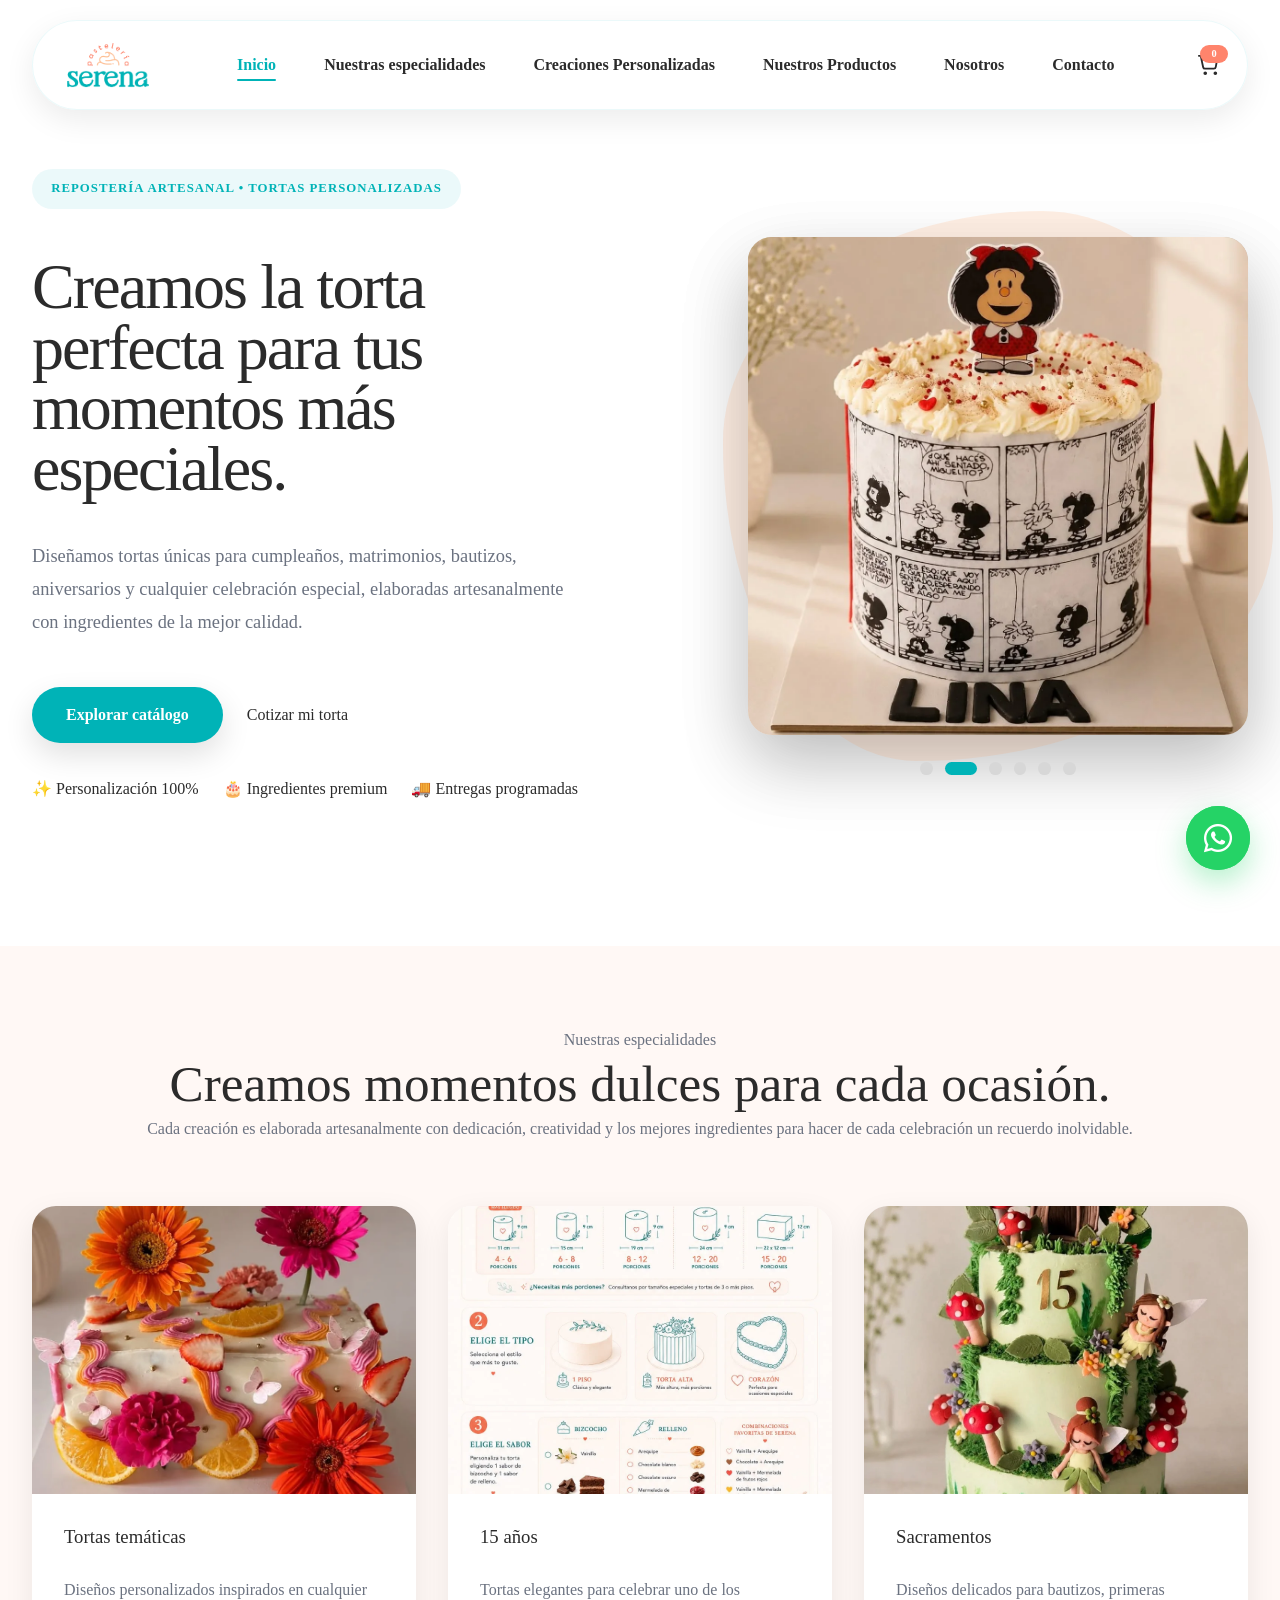
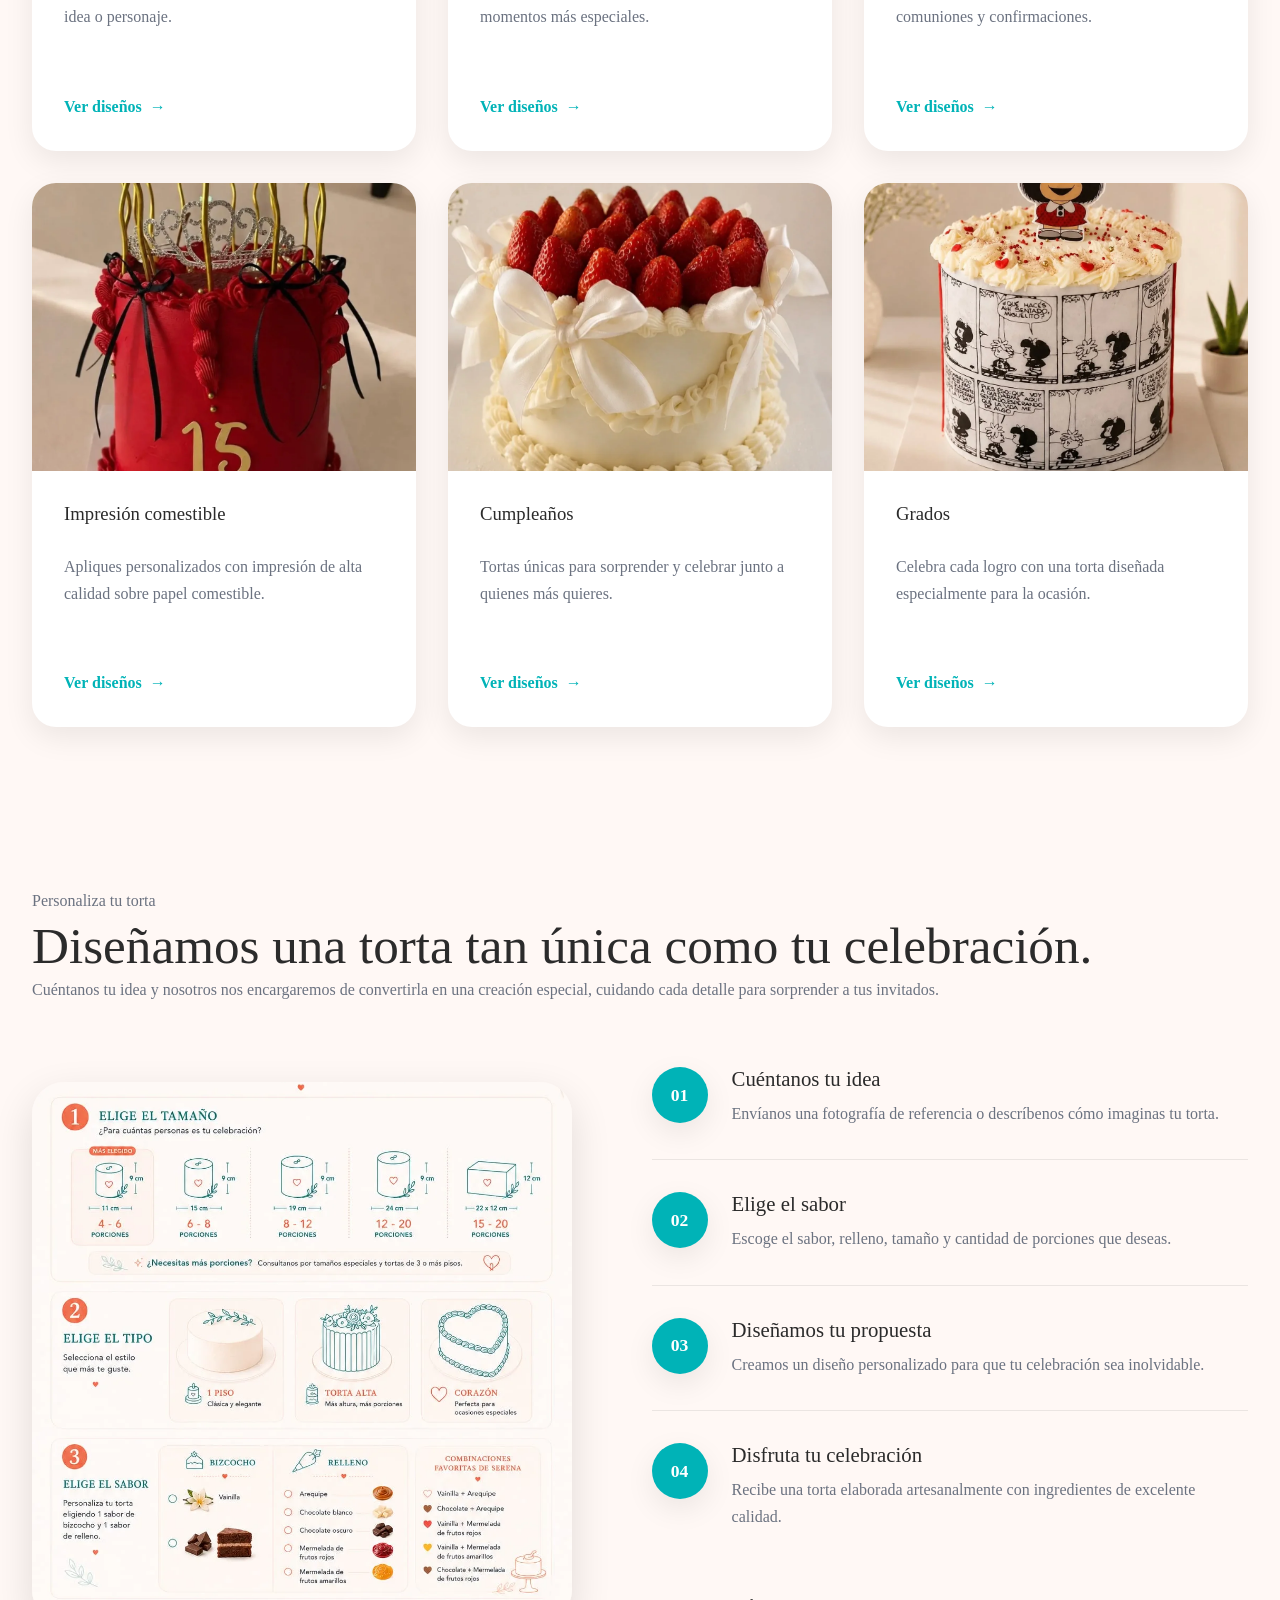
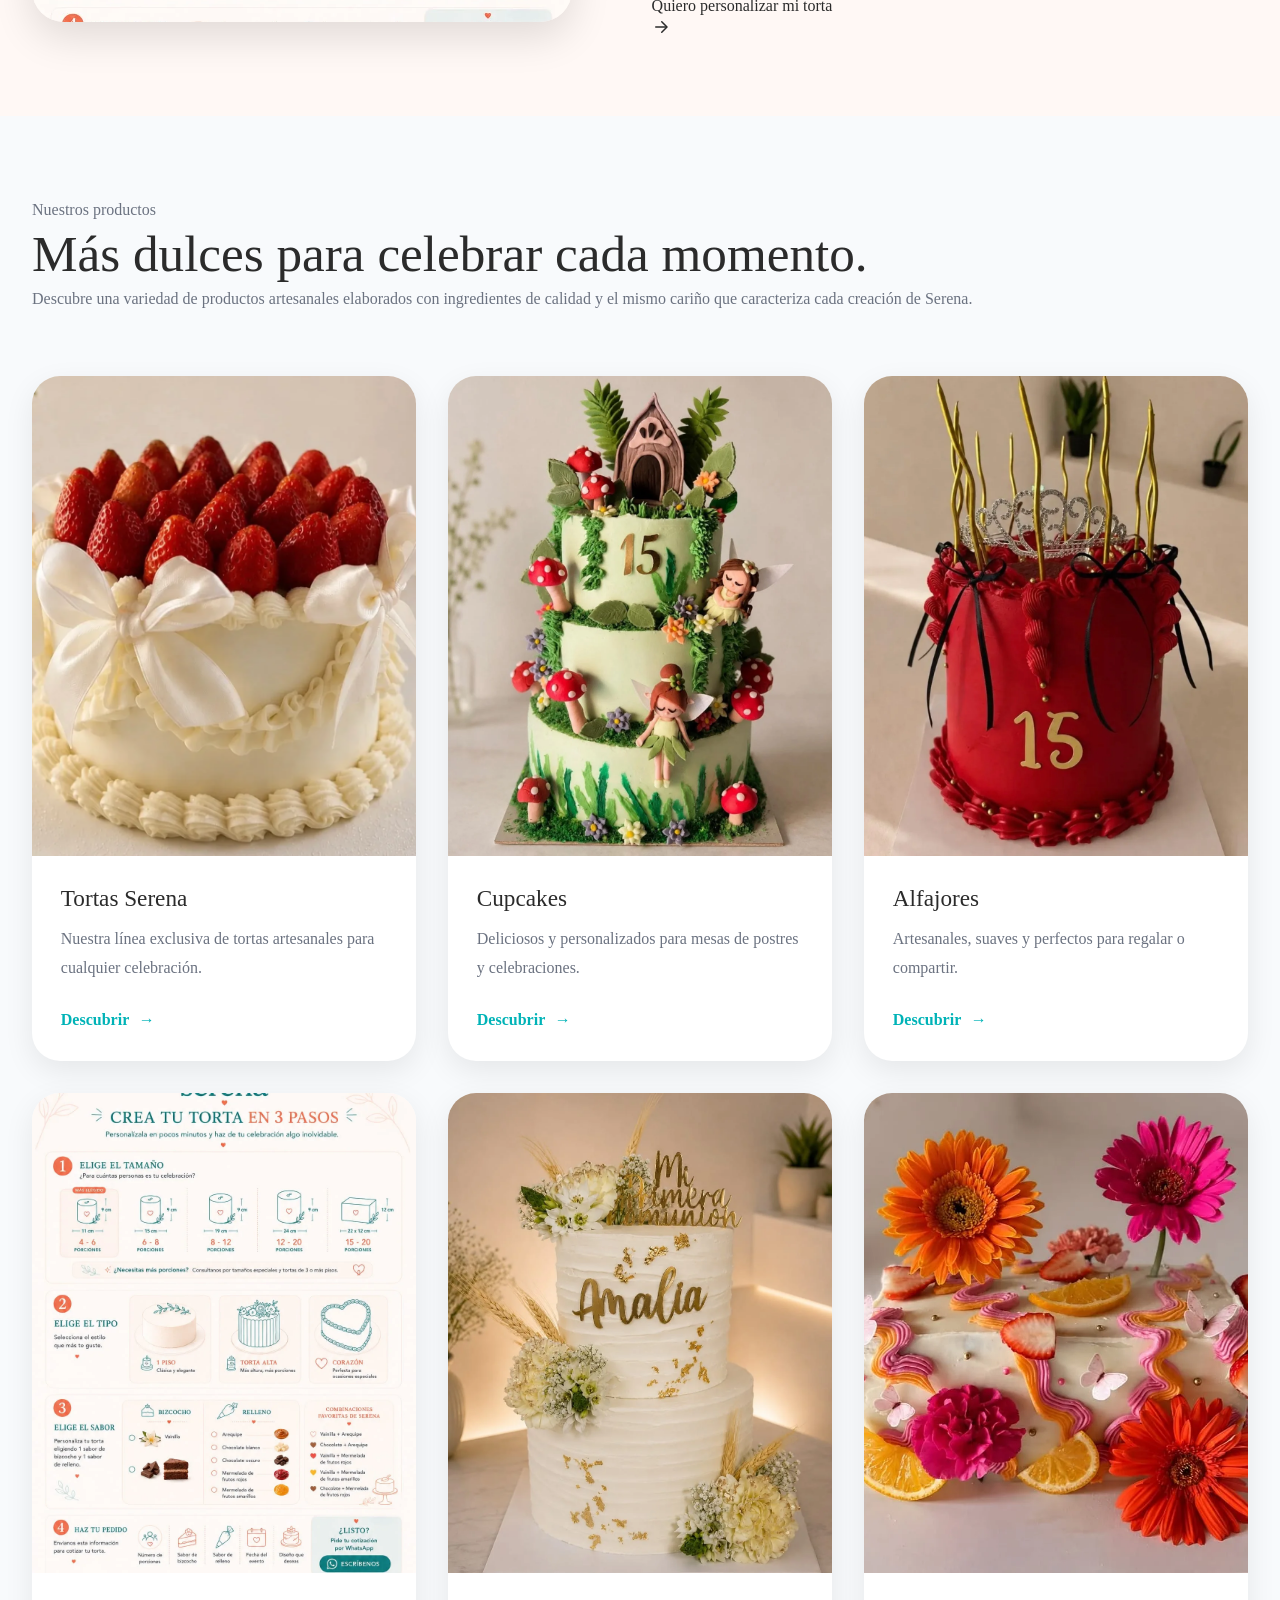
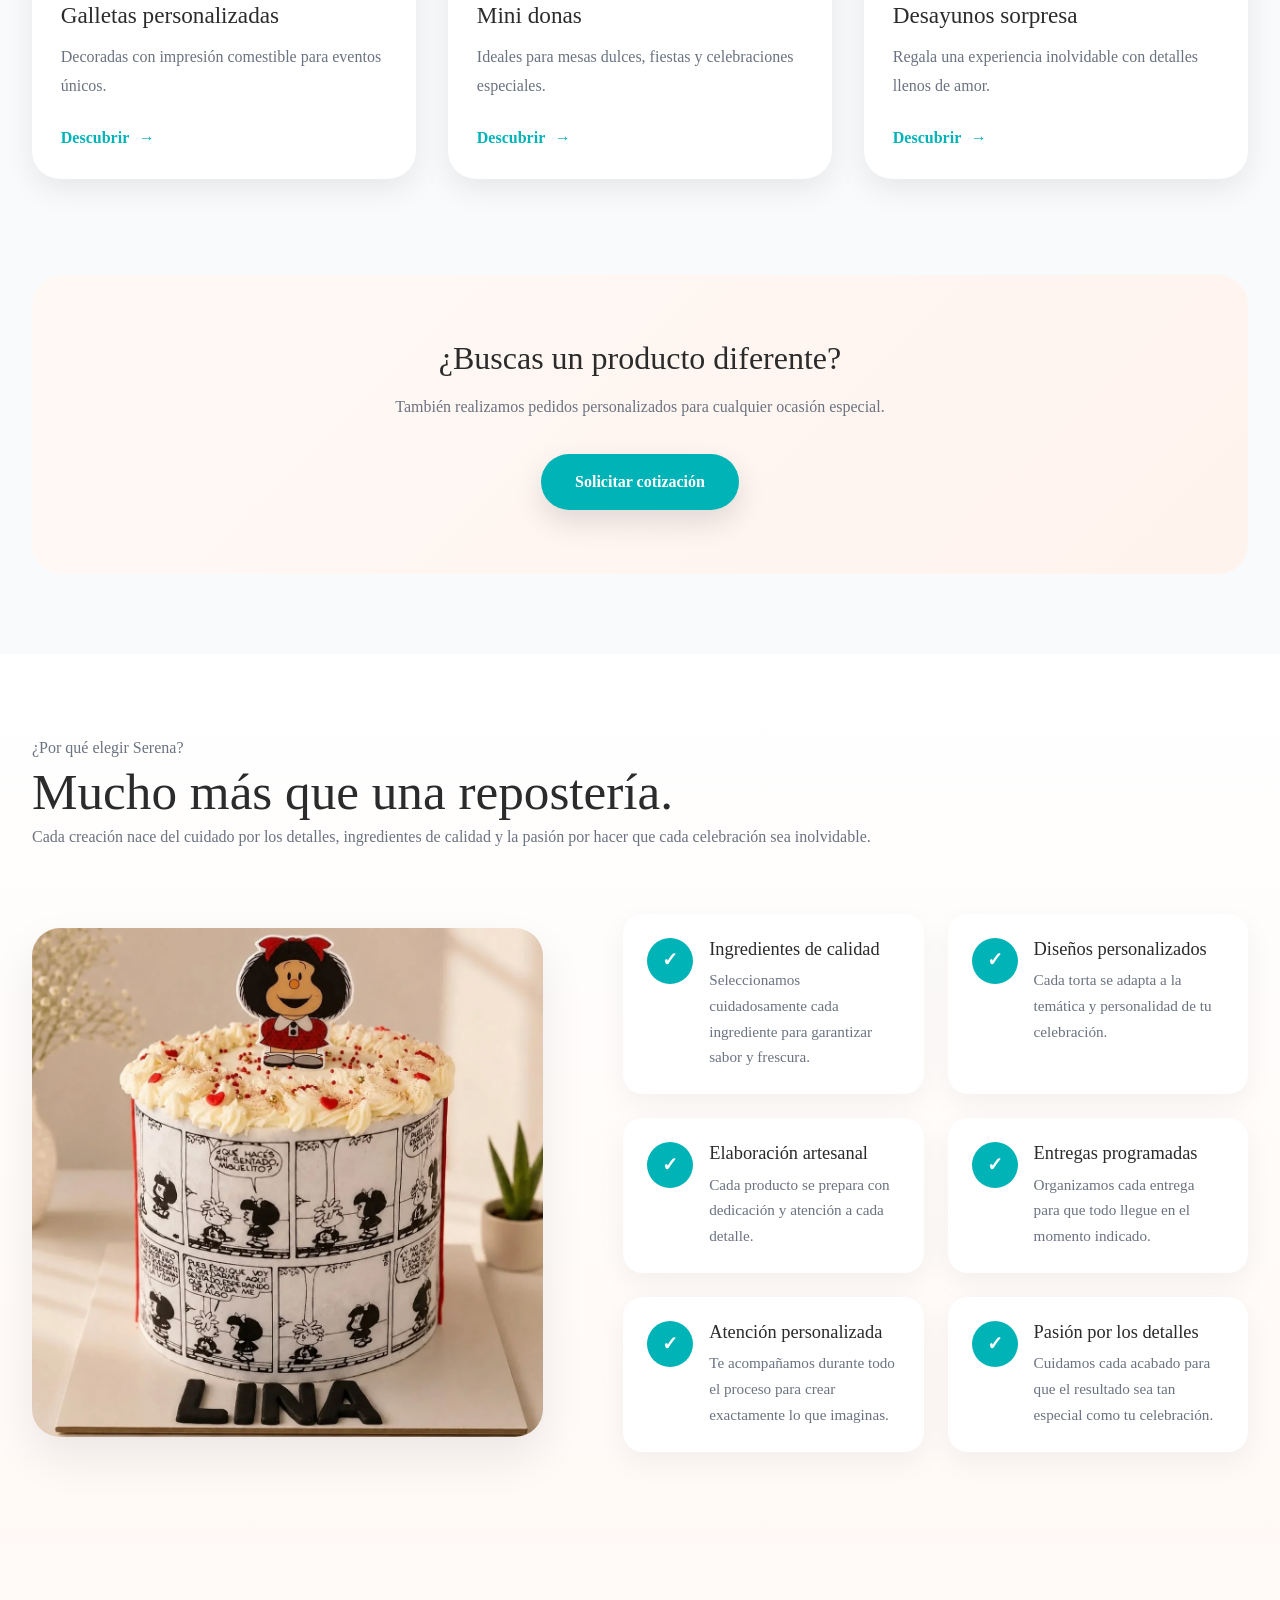
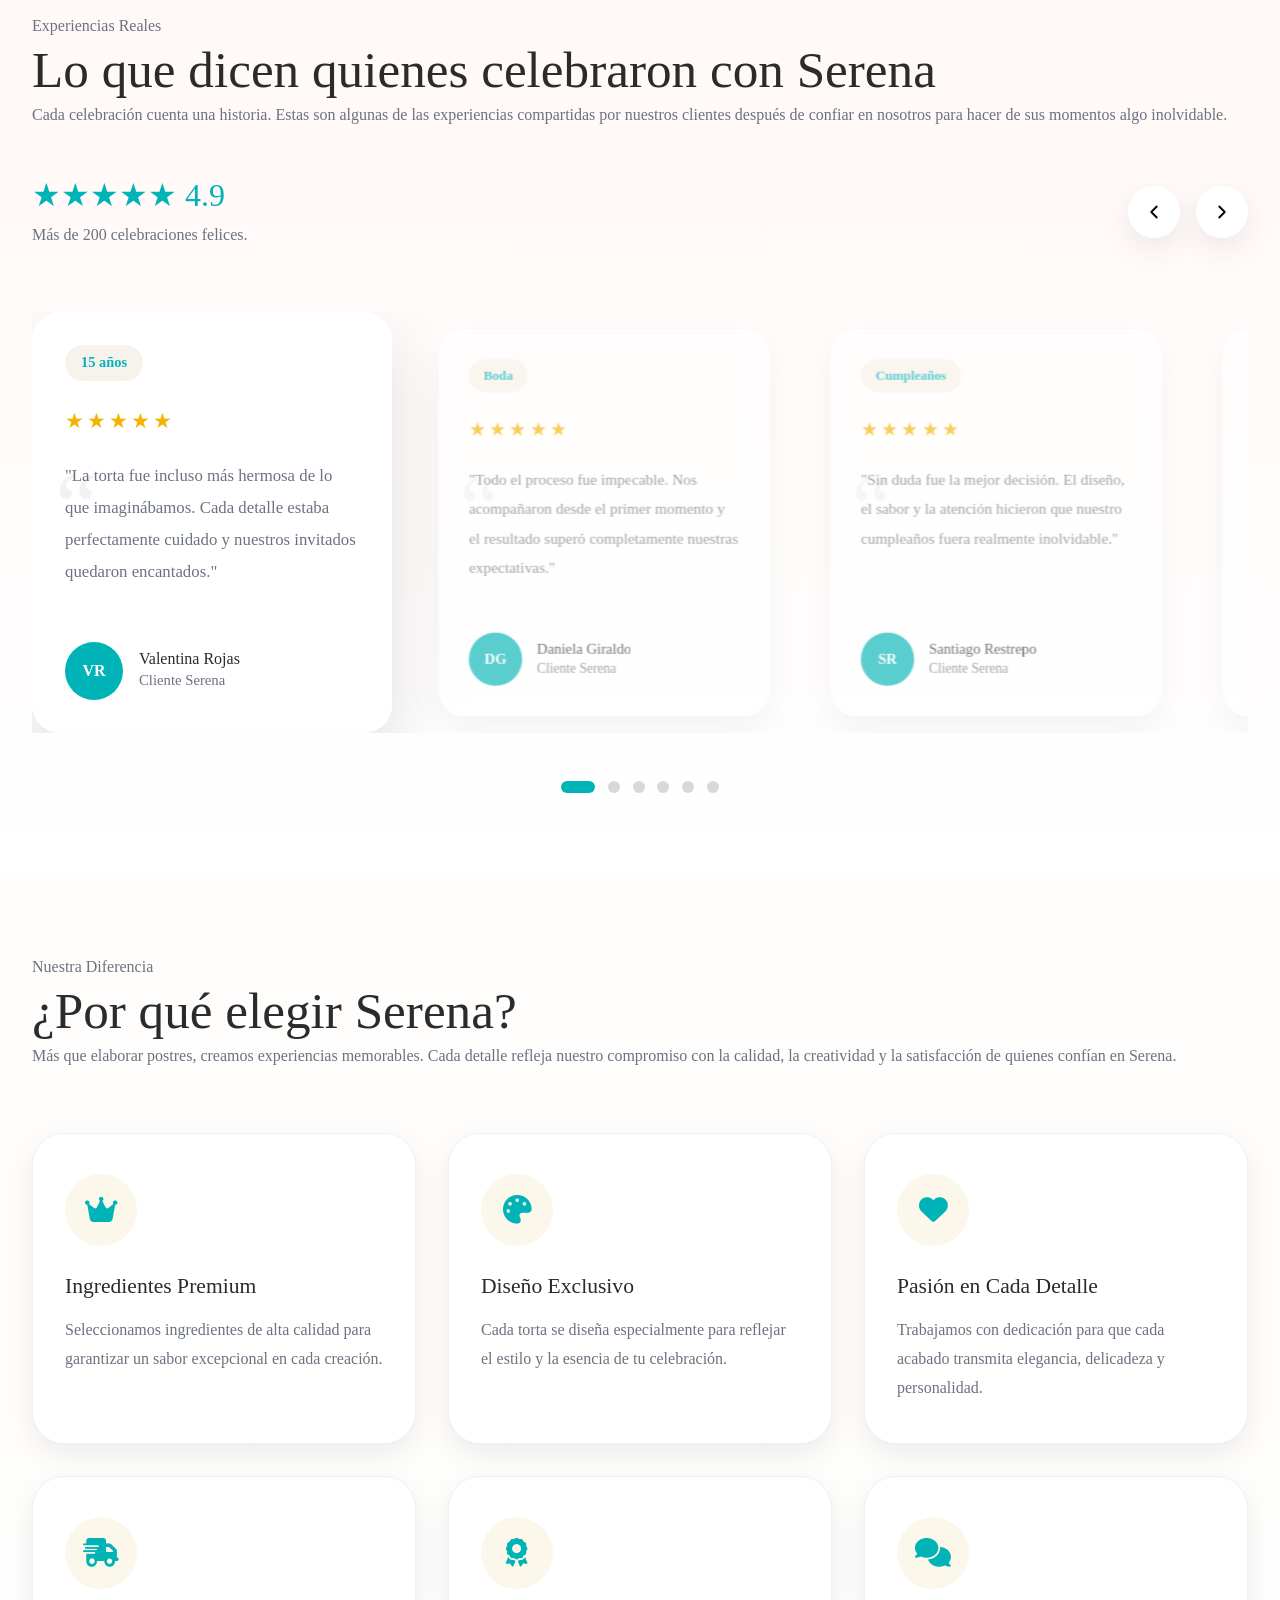
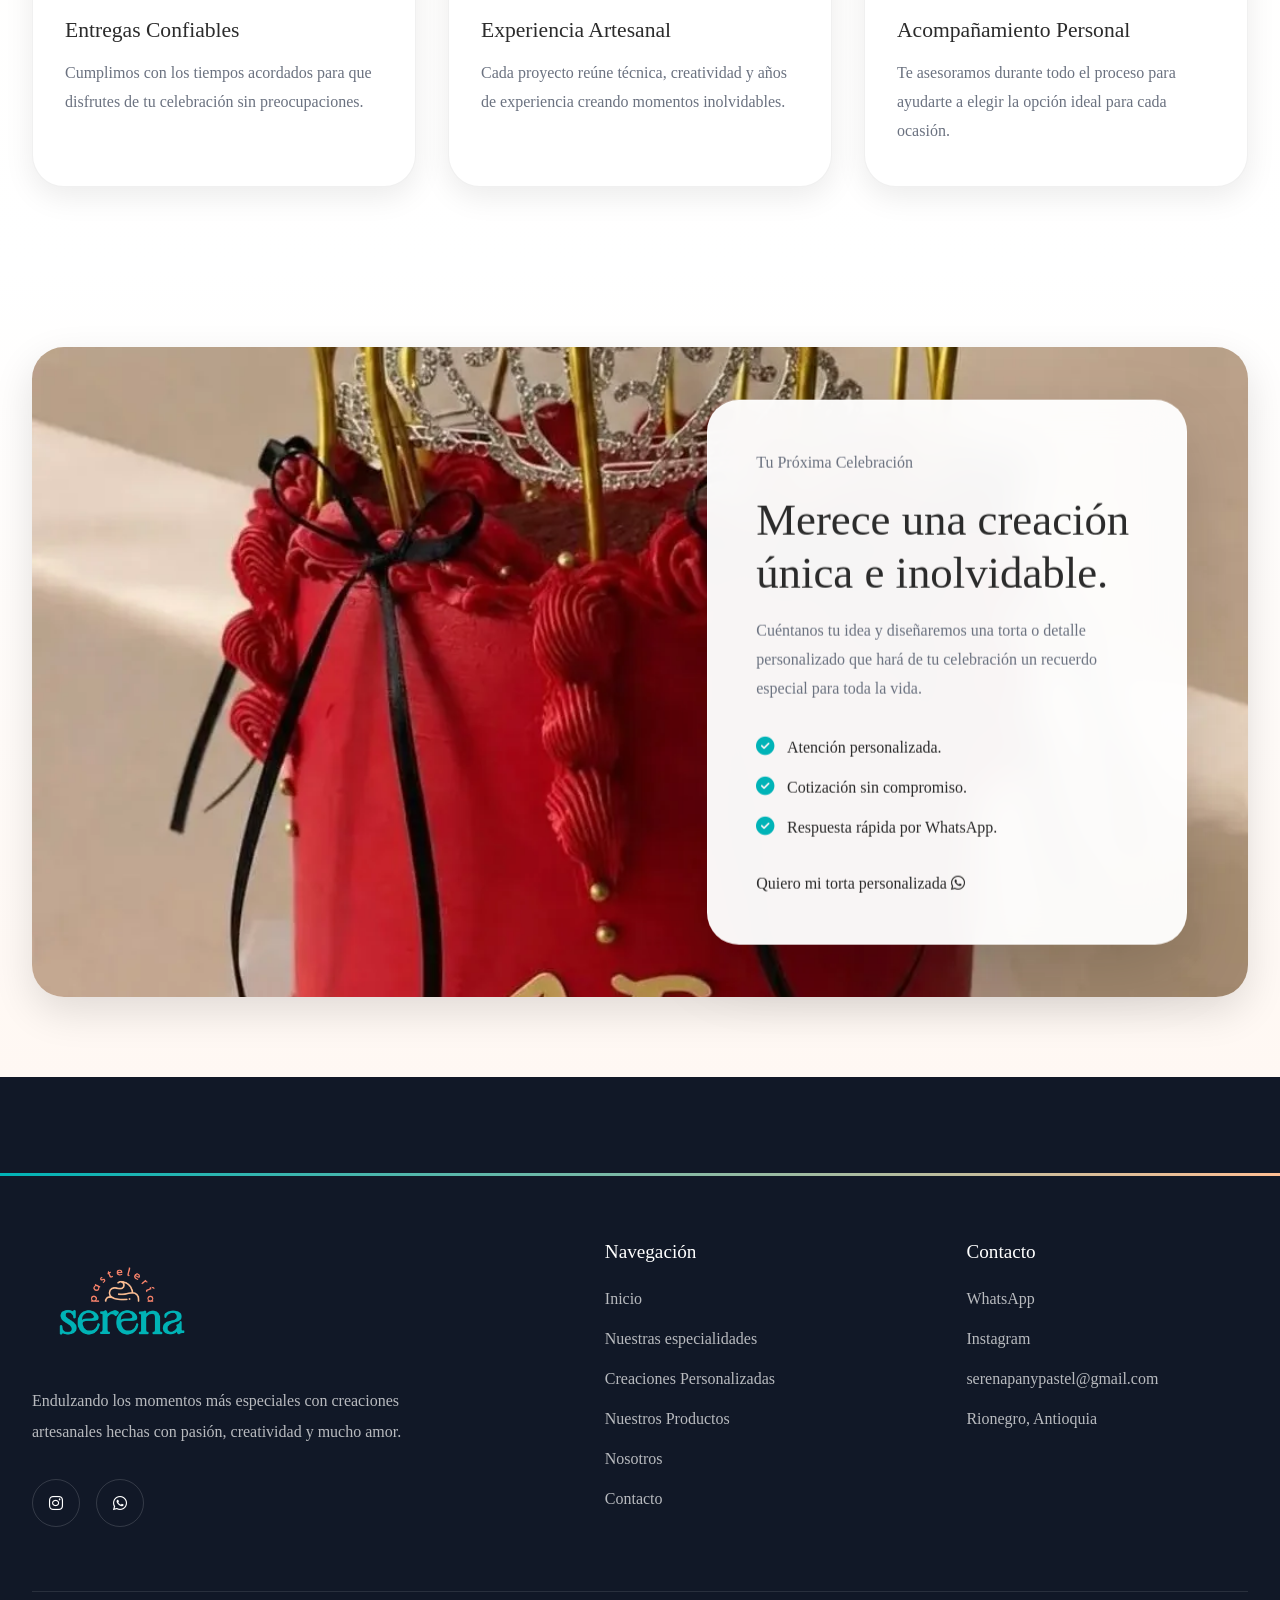
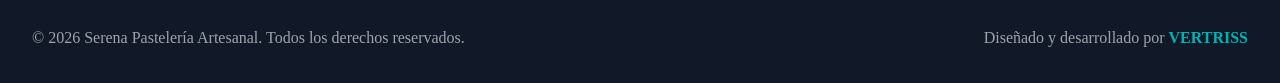
==== commit b686bdec: "SerenaV2" ====
--- a/index.html
+++ b/index.html
@@ -1,8 +1,10 @@
 <!DOCTYPE html>
-<html lang="en">
+<html lang="es">
 <head>
     <meta charset="UTF-8">
     <meta name="viewport" content="width=device-width, initial-scale=1.0">
+    <meta name="description" content="Serena Pastelería Artesanal: tortas personalizadas para cumpleaños, 15 años, grados, sacramentos y toda ocasión especial en Rionegro, Antioquia.">
+    <link rel="icon" type="image/webp" href="recursos/imagenes/logosinfondo.webp">
 
     <link rel="stylesheet" href="css/base/variables.css">
     <link rel="stylesheet" href="css/base/reset.css">
@@ -530,7 +532,7 @@
 
                         </article>
 
-                        <a href="personalizar.html" class="boton-personalizar">
+                        <a href="diseno.html" class="boton-personalizar">
 
                             Quiero personalizar mi torta
 
@@ -1361,7 +1363,7 @@
 
                     <figure class="imagen-cta">
 
-                        <img src="img/cta/torta-premium.webp" alt="Torta personalizada Serena">
+                        <img src="recursos/imagenes/cta/torta-premium.webp" alt="Torta personalizada Serena">
 
                     </figure>
 
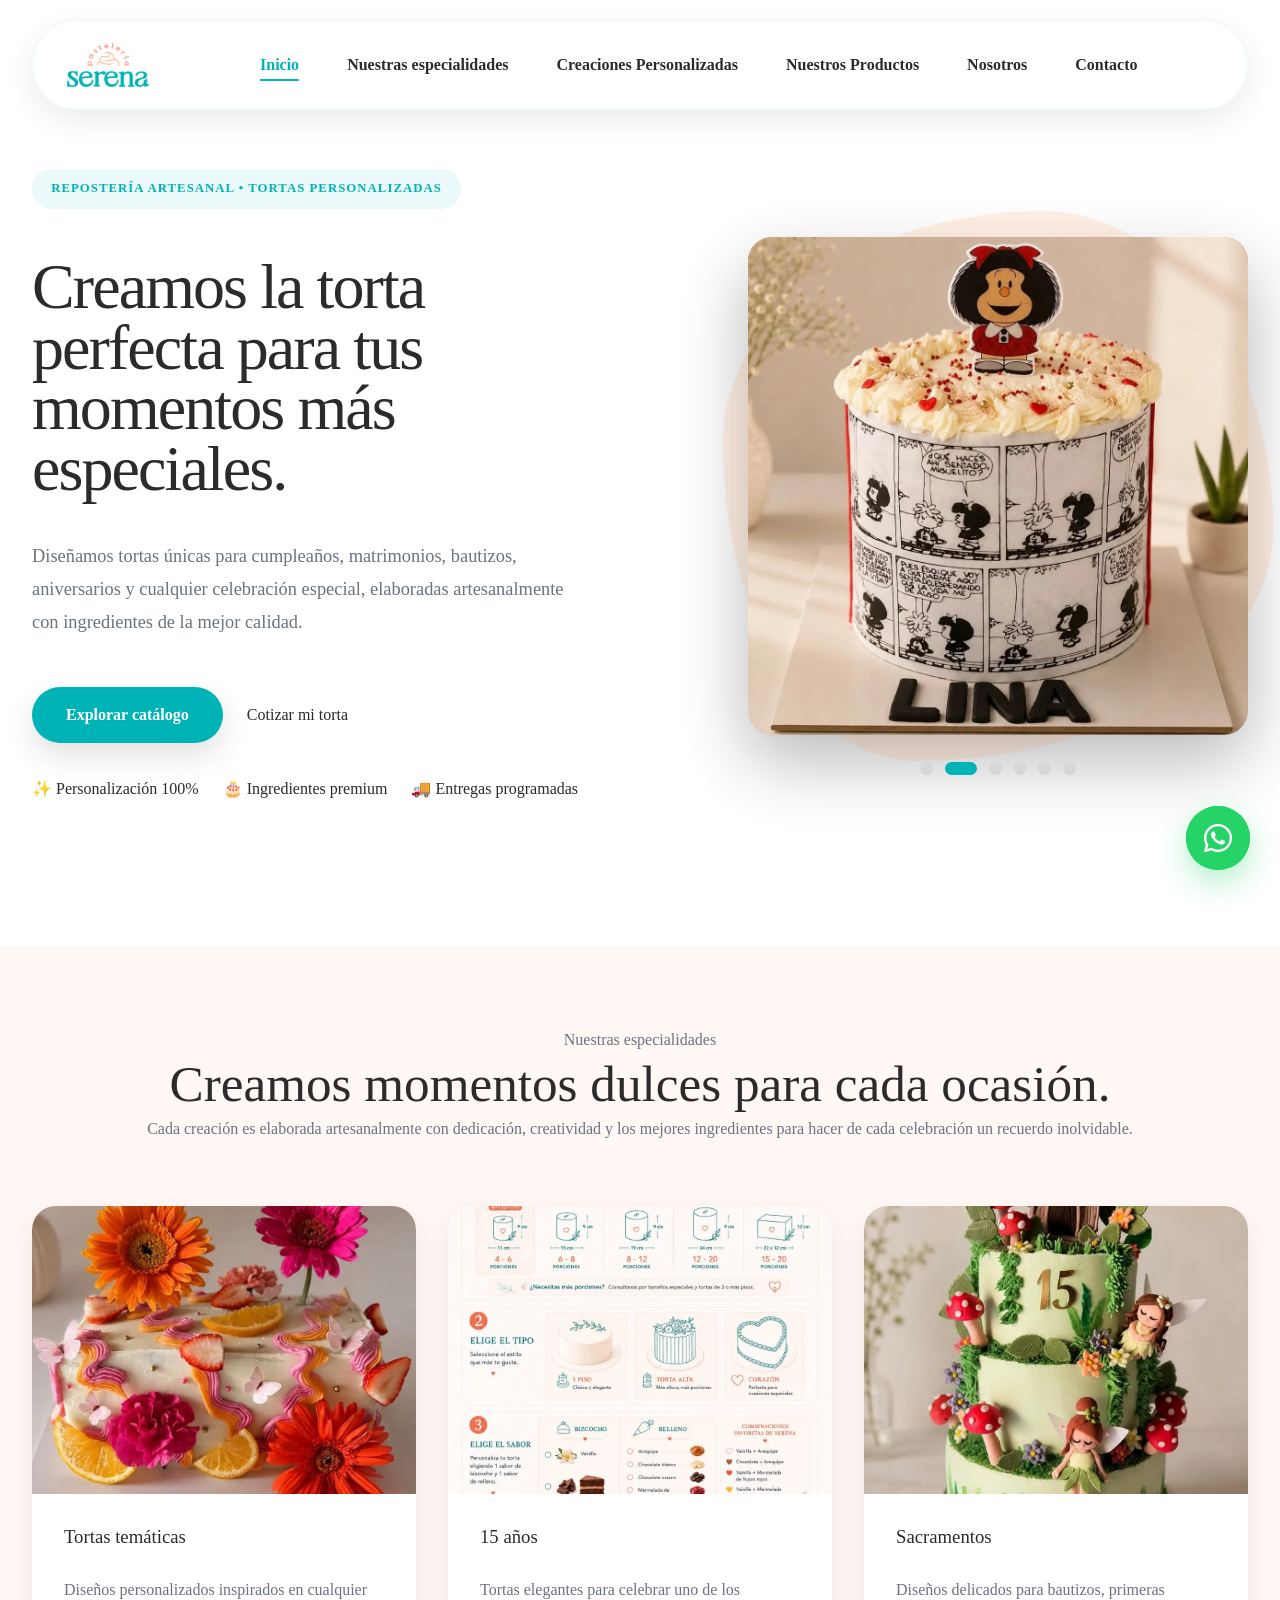
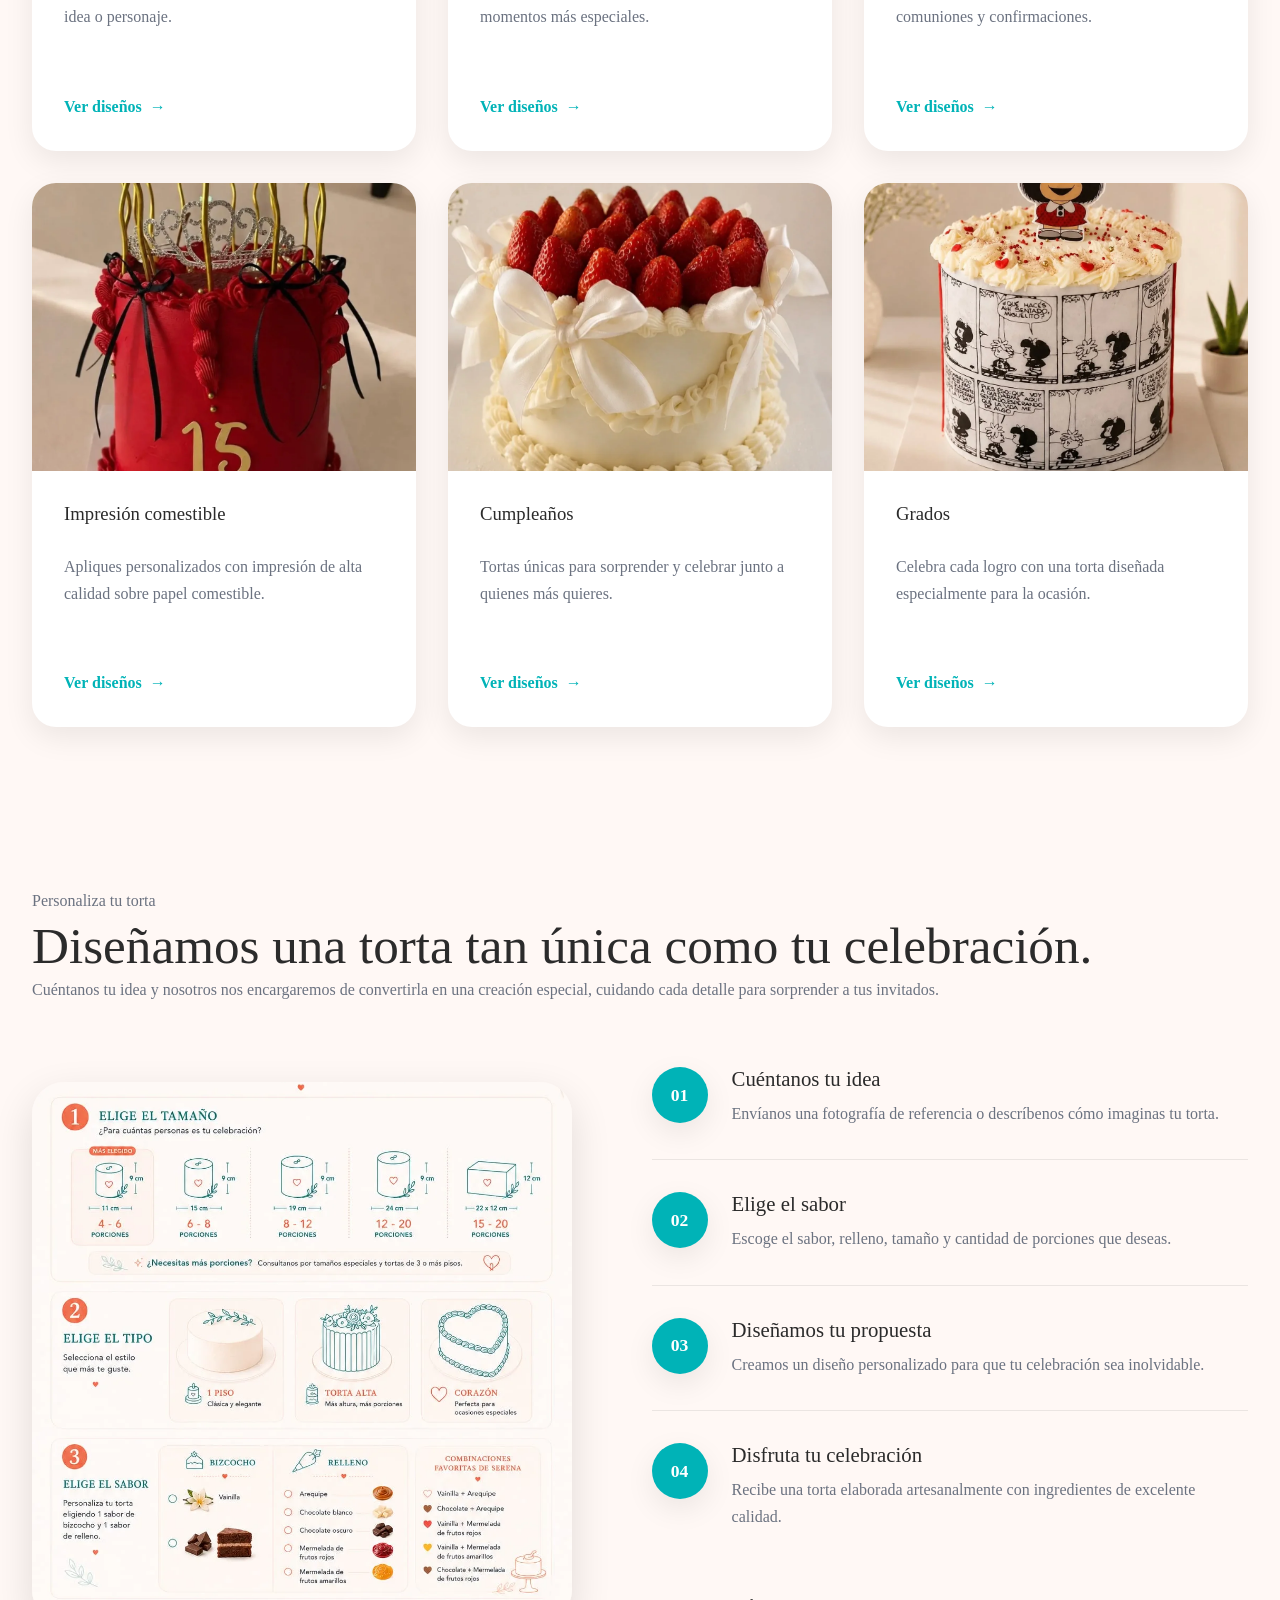
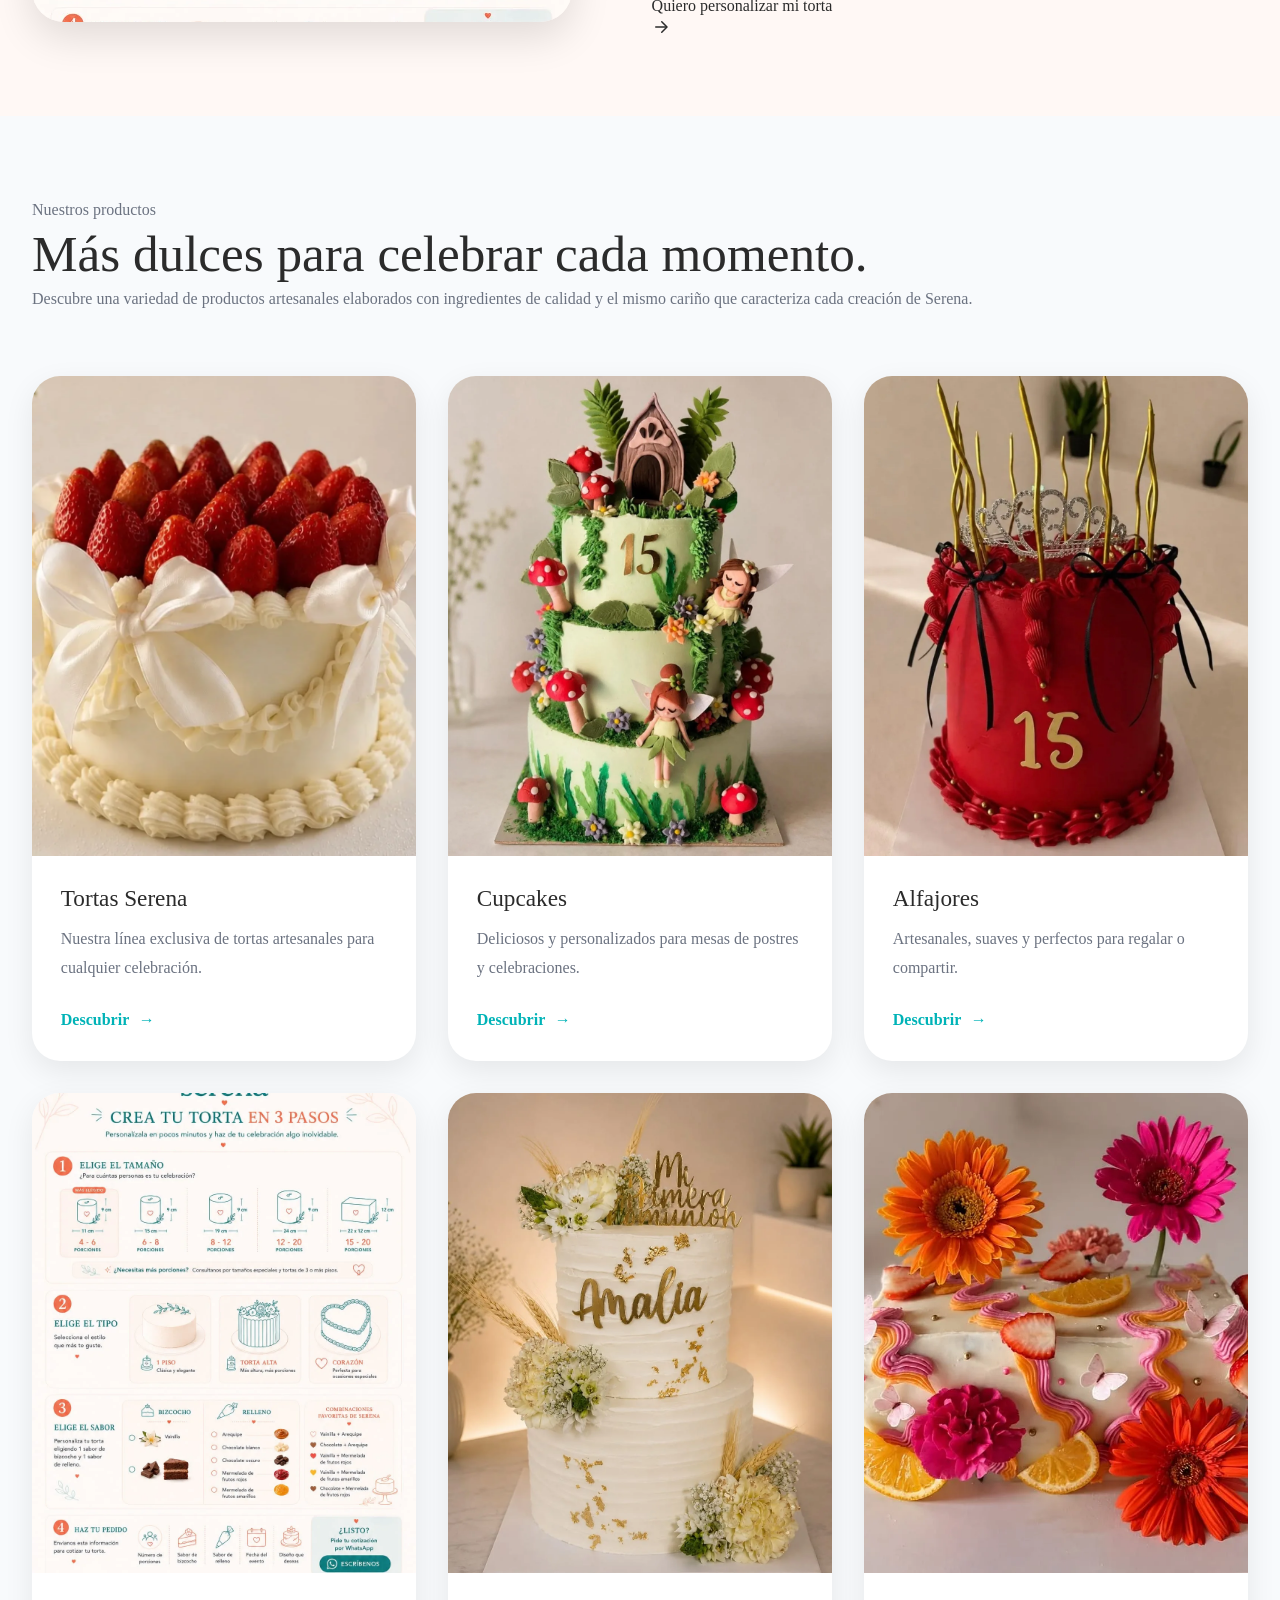
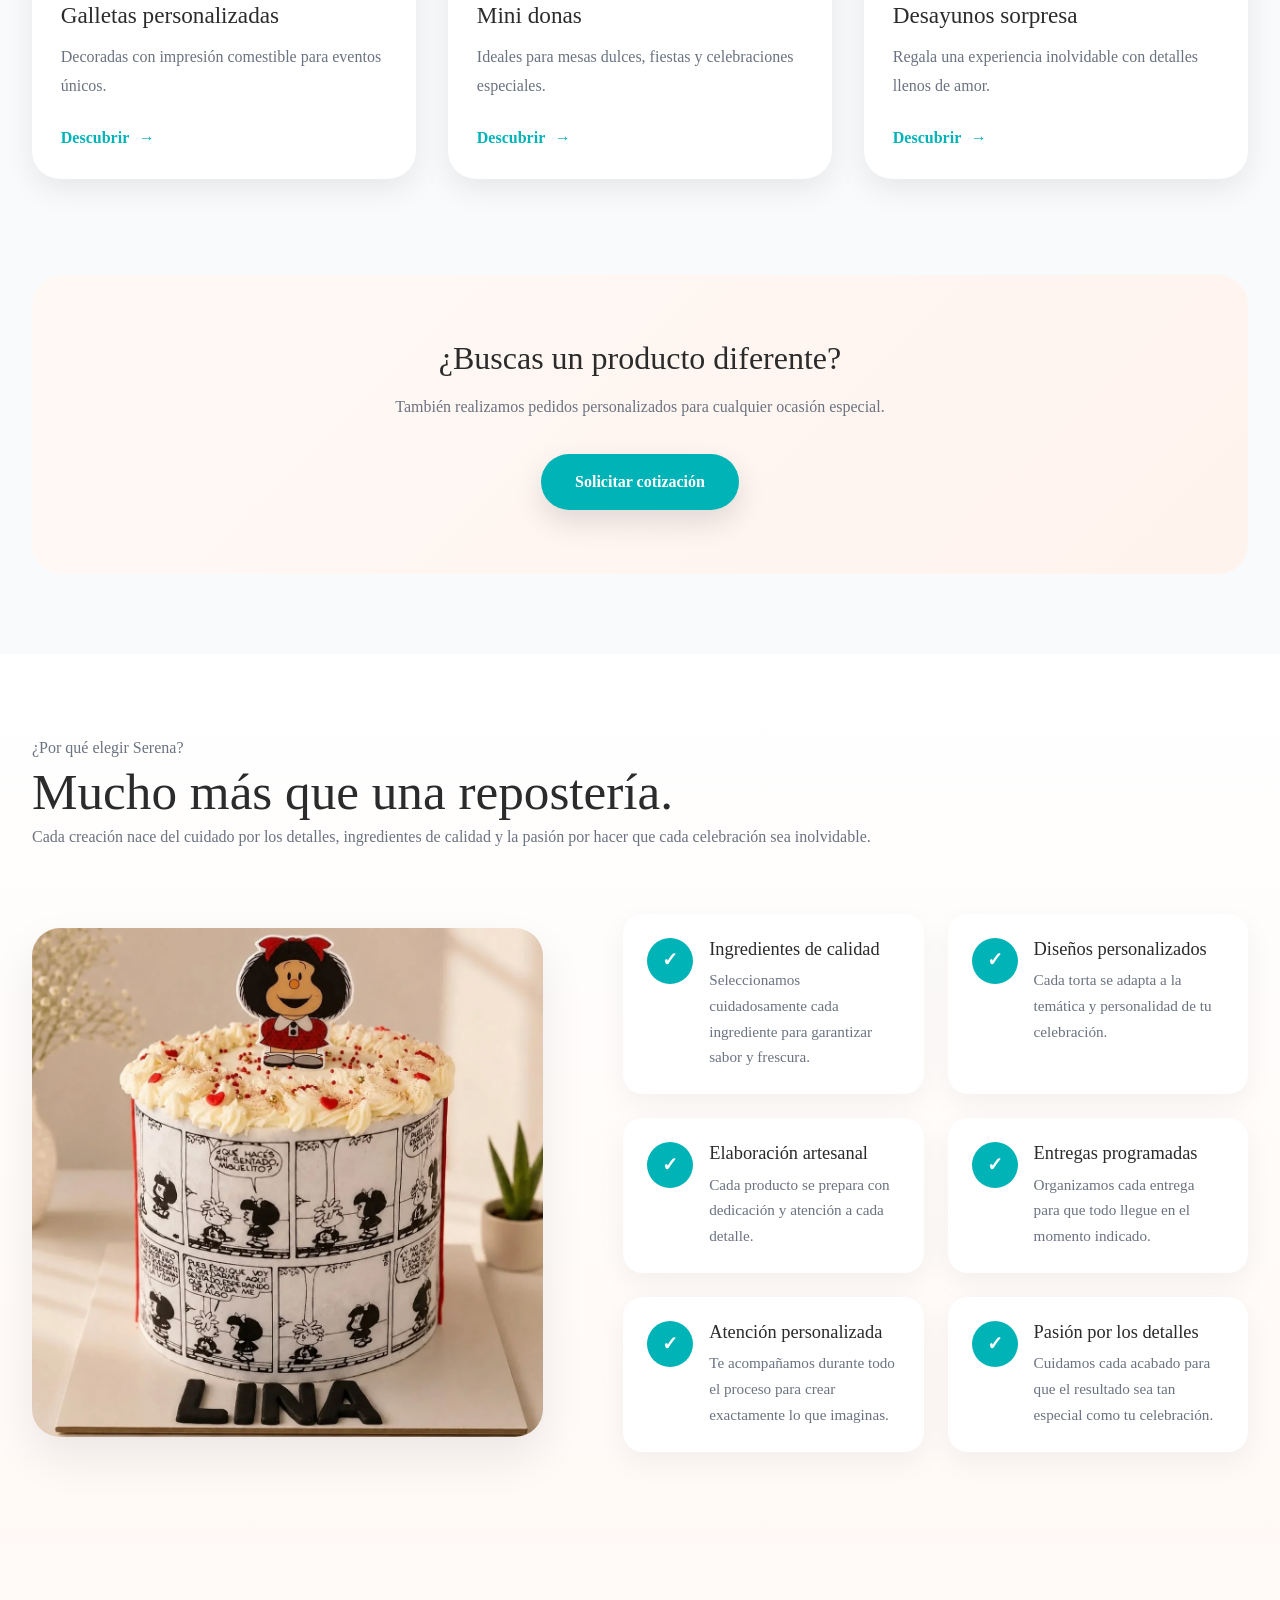
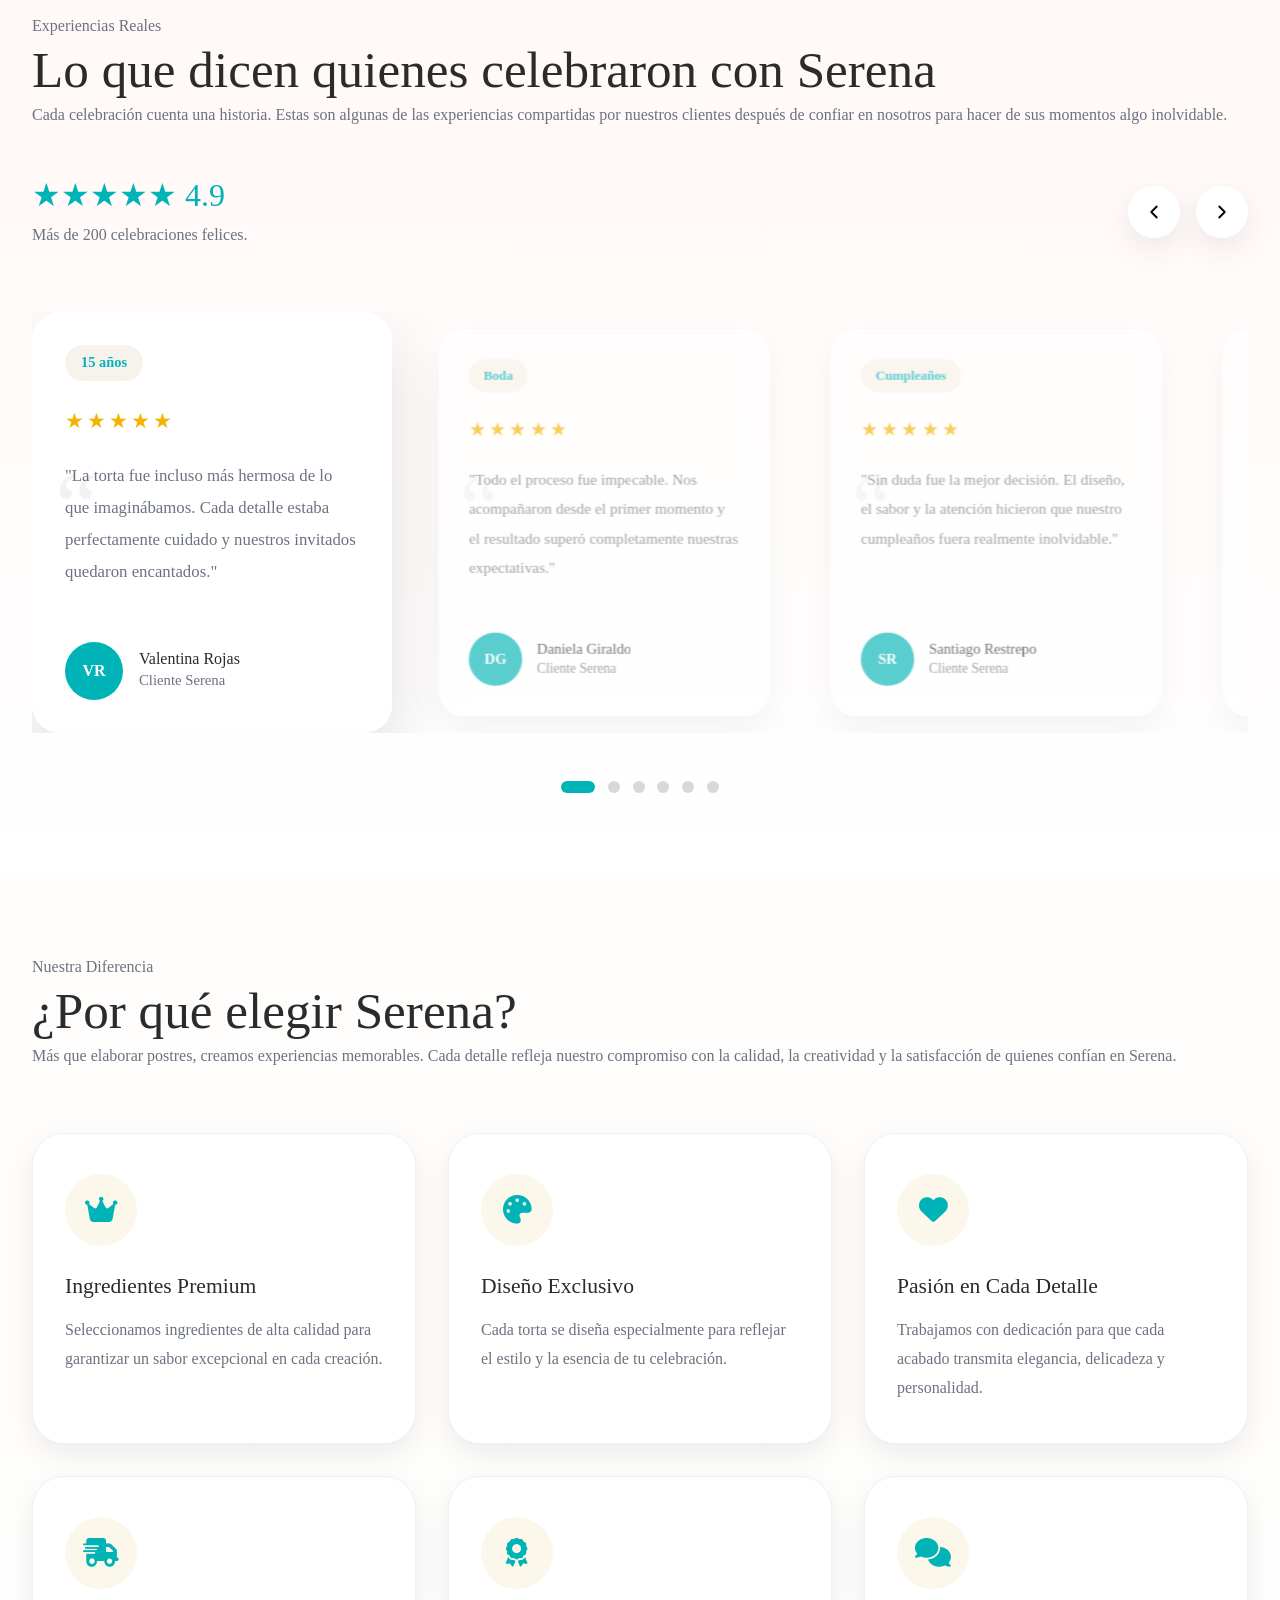
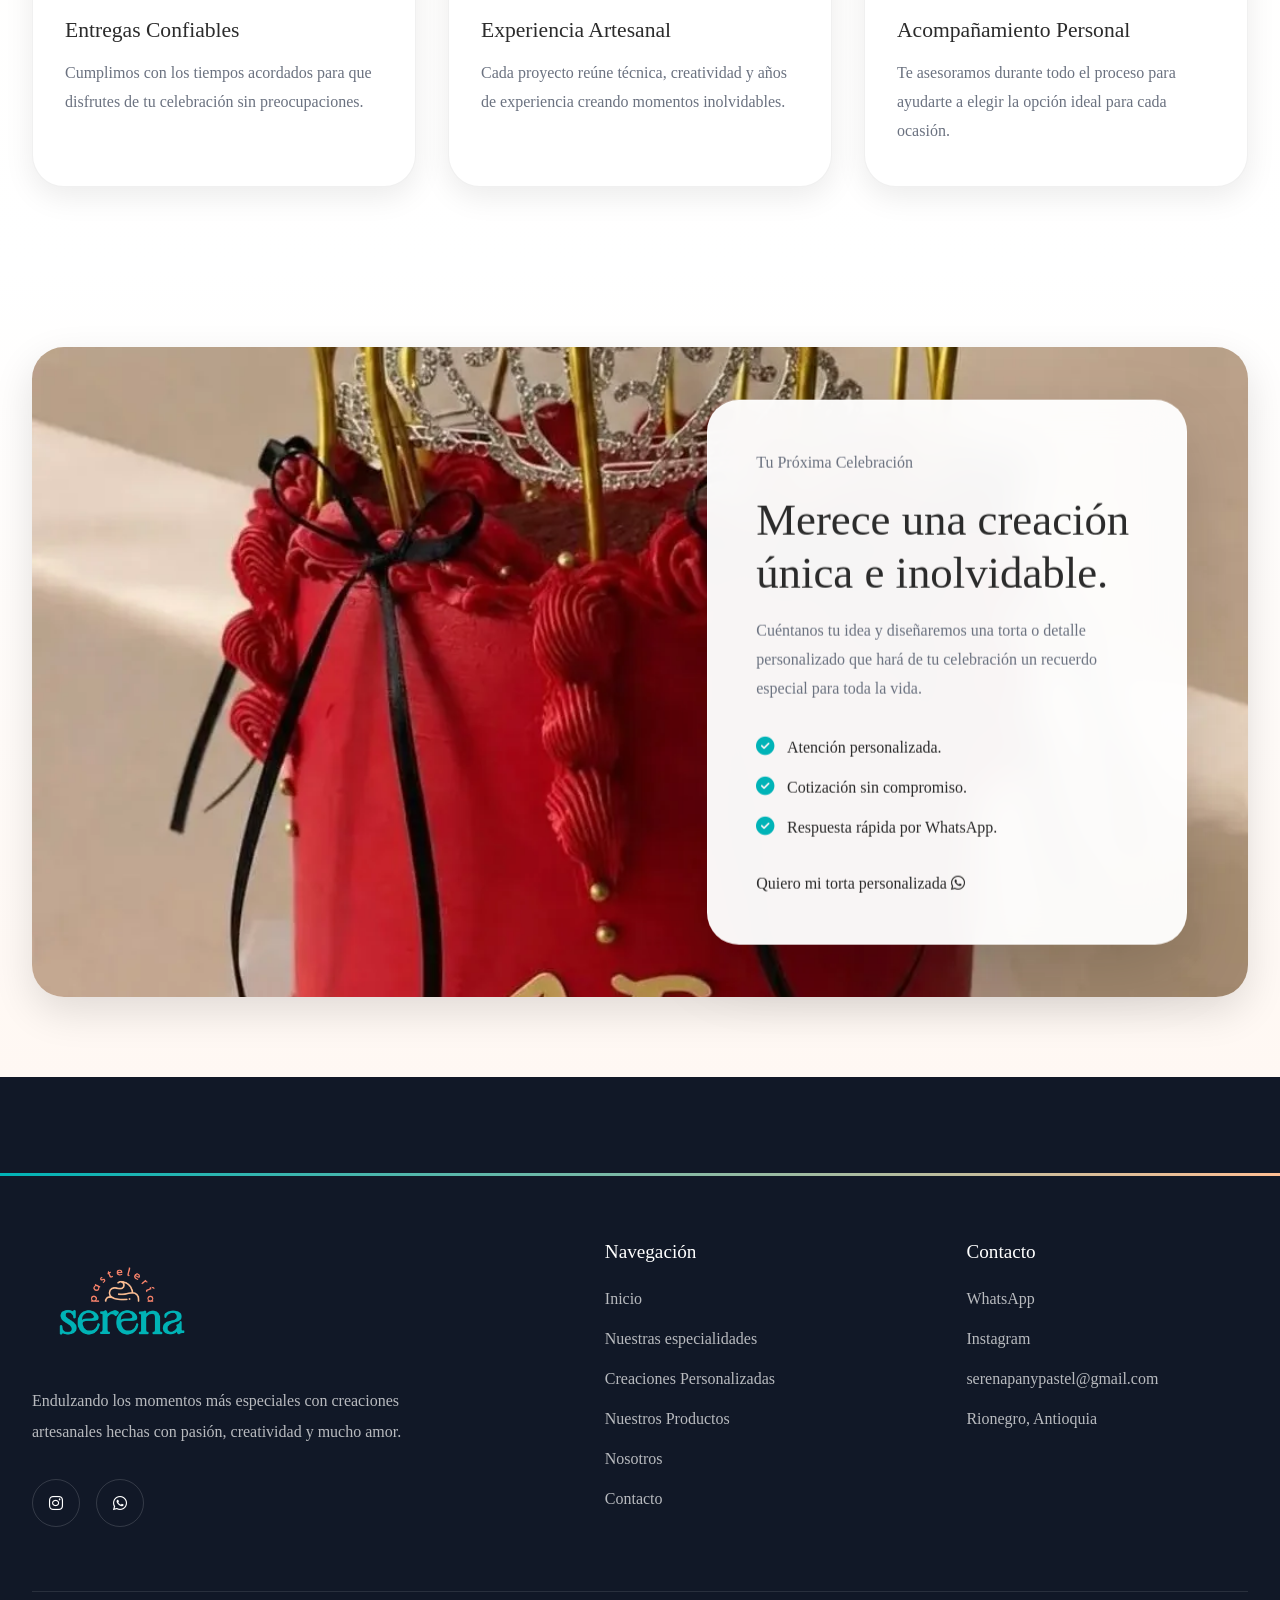
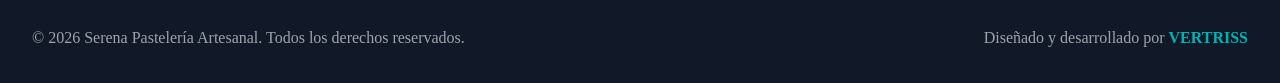
==== commit 2070821a: "Contenido único por categoría, responsive completo, menú móvil, correcciones de UX y README" ====
--- a/index.html
+++ b/index.html
@@ -75,36 +75,9 @@
 
             <ul class="acciones-header">
 
-                <li>
-                    
-                    <button class="boton-carrito" aria-label="Carrito">
-                        
-                        <svg
-                            xmlns="http://www.w3.org/2000/svg"
-                            viewBox="0 0 24 24"
-                            fill="none"
-                            stroke="currentColor"
-                            stroke-width="2"
-                            stroke-linecap="round"
-                            stroke-linejoin="round">
-
-                            <circle cx="9" cy="21" r="1"></circle>
-
-                            <circle cx="20" cy="21" r="1"></circle>
-
-                            <path d="M2.05 2h2l2.66 12.39a2 2 0 0 0 2 1.61h9.72a2 2 0 0 0 2-1.69L22 6H6"></path>
-
-                        </svg>
-
-                        <span class="contador-carrito" aria-live="polite">0</span>
-
-                    </button>
-
-                </li>
-
                 <li class="menu-movil">
 
-                    <button class="boton-menu" aria-label="Abrir menú">
+                    <button class="boton-menu" aria-label="Abrir menú" aria-expanded="false">
 
                         <svg
                             xmlns="http://www.w3.org/2000/svg"
@@ -1509,7 +1482,7 @@
 
                         <a href="https://www.instagram.com/serenapastel/">Instagram</a>
 
-                        <a href="#">serenapanypastel@gmail.com</a>
+                        <a href="mailto:serenapanypastel@gmail.com">serenapanypastel@gmail.com</a>
 
                         <a href="https://share.google/yBrGTDFLtnjVMuj3e">Rionegro, Antioquia</a>
 
@@ -1586,6 +1559,7 @@
 
     <script src="js/slider.js"></script>
     <script src="js/testimonios.js"></script>
+    <script src="js/menu.js"></script>
     <script src="js/whatsapp.js"></script>
     
 </body>
--- a/css/responsive.css
+++ b/css/responsive.css
@@ -0,0 +1,405 @@
+/* ============================================================
+   RESPONSIVE
+   Breakpoints: 1024px (tablet), 860px (menú móvil), 640px (móvil),
+   420px (móvil pequeño)
+   ============================================================ */
+
+
+/* ============================================================
+   HEADER / NAVEGACIÓN — se activa a partir de 860px
+   ============================================================ */
+
+@media (max-width: 860px){
+
+    .navegacion{
+        min-height: 76px;
+    }
+
+    .logo img{
+        height: 58px;
+    }
+
+    /* Ocultar menú de escritorio y mostrar botón hamburguesa */
+
+    .menu-movil{
+        display: flex;
+    }
+
+    .menu-principal{
+        position: fixed;
+        top: 92px;
+        left: var(--espacio-sm);
+        right: var(--espacio-sm);
+        z-index: 999;
+
+        flex-direction: column;
+        align-items: flex-start;
+        gap: var(--espacio-md);
+
+        padding: var(--espacio-lg);
+        background: rgba(255,255,255,.98);
+        backdrop-filter: blur(18px);
+        -webkit-backdrop-filter: blur(18px);
+        border: 1px solid rgba(0,0,0,.06);
+        border-radius: var(--radio-lg);
+        box-shadow: var(--sombra-media);
+
+        opacity: 0;
+        visibility: hidden;
+        transform: translateY(-12px);
+        pointer-events: none;
+        transition:
+            opacity .3s ease,
+            transform .3s ease,
+            visibility .3s ease;
+    }
+
+    .menu-principal.abierto{
+        opacity: 1;
+        visibility: visible;
+        transform: translateY(0);
+        pointer-events: auto;
+    }
+
+    .menu-principal a{
+        display: block;
+        width: 100%;
+        padding: .35rem 0;
+        font-size: var(--texto-md);
+    }
+
+    .menu-principal a::after{
+        display: none;
+    }
+
+    /* Evitar scroll del body con el menú abierto */
+
+    body.menu-abierto{
+        overflow: hidden;
+    }
+
+    /* Animación del ícono hamburguesa -> X */
+
+    .boton-menu svg line{
+        transform-box: fill-box;
+        transform-origin: center;
+        transition: transform .3s ease, opacity .3s ease;
+    }
+
+    .boton-menu.activo svg line:nth-child(1){
+        transform: translateY(6px) rotate(45deg);
+    }
+
+    .boton-menu.activo svg line:nth-child(2){
+        opacity: 0;
+    }
+
+    .boton-menu.activo svg line:nth-child(3){
+        transform: translateY(-6px) rotate(-45deg);
+    }
+}
+
+
+/* ============================================================
+   TABLET — 1024px
+   ============================================================ */
+
+@media (max-width: 1024px){
+
+    /* HERO INICIO */
+
+    .hero-contenedor{
+        grid-template-columns: 1fr;
+        min-height: auto;
+        gap: var(--espacio-xl);
+    }
+
+    .contenido-hero{
+        align-items: center;
+        text-align: center;
+    }
+
+    .beneficios-hero{
+        justify-content: center;
+    }
+
+    .acciones-hero{
+        justify-content: center;
+        flex-wrap: wrap;
+    }
+
+    .hero-slider{
+        order: -1;
+        max-width: 26rem;
+    }
+
+    /* PERSONALIZADOS Y PORQUE SERENA */
+
+    .contenido-personalizados,
+    .contenido-serena{
+        grid-template-columns: 1fr;
+        gap: var(--espacio-xl);
+    }
+
+    .imagen-personalizados{
+        height: 380px;
+        order: -1;
+    }
+
+    .imagen-serena{
+        order: -1;
+    }
+
+    .beneficios-serena{
+        grid-template-columns: 1fr;
+    }
+
+    /* GRIDS 3 COLUMNAS -> 2 */
+
+    .grid-especialidades,
+    .grid-productos,
+    .grid-ventajas{
+        grid-template-columns: repeat(2, 1fr);
+    }
+
+    /* CTA FINAL */
+
+    .imagen-cta{
+        height: 480px;
+    }
+
+    .card-cta{
+        right: var(--espacio-md);
+        left: var(--espacio-md);
+        width: auto;
+        max-width: none;
+        padding: var(--espacio-lg);
+    }
+
+    /* CATEGORÍAS (páginas de torta) */
+
+    .hero-categoria{
+        padding: 150px 0 90px;
+    }
+
+    .hero-categoria .contenedor{
+        grid-template-columns: 1fr;
+        gap: var(--espacio-xl);
+    }
+
+    .contenido-categoria{
+        align-items: center;
+        text-align: center;
+    }
+
+    .imagen-categoria{
+        order: -1;
+        max-width: 32rem;
+        margin-inline: auto;
+    }
+
+    /* PERSONALIZADOR (diseno.html) */
+
+    .contenido-personalizador{
+        grid-template-columns: 1fr;
+    }
+
+    .galeria-diseno{
+        position: static;
+    }
+}
+
+
+/* ============================================================
+   MÓVIL — 640px
+   ============================================================ */
+
+@media (max-width: 640px){
+
+    .contenedor{
+        width: min(100% - 1.5rem, var(--ancho-contenedor));
+    }
+
+    /* HERO INICIO */
+
+    .hero{
+        padding-top: .5rem;
+    }
+
+    .beneficios-hero{
+        flex-direction: column;
+        align-items: flex-start;
+        gap: .75rem;
+    }
+
+    .contenido-hero{
+        align-items: flex-start;
+        text-align: left;
+    }
+
+    .acciones-hero{
+        width: 100%;
+        flex-direction: column;
+        align-items: stretch;
+    }
+
+    .acciones-hero .boton{
+        text-align: center;
+    }
+
+    /* GRIDS -> 1 COLUMNA */
+
+    .grid-especialidades,
+    .grid-productos,
+    .grid-ventajas{
+        grid-template-columns: 1fr;
+    }
+
+    .productos-cta{
+        padding: var(--espacio-lg);
+    }
+
+    /* TESTIMONIOS */
+
+    .cabecera-testimonios{
+        flex-direction: column;
+        align-items: flex-start;
+        gap: var(--espacio-md);
+    }
+
+    .tarjeta-testimonio{
+        min-width: 82vw;
+    }
+
+    /* CTA FINAL */
+
+    .imagen-cta{
+        height: 320px;
+    }
+
+    .contenido-cta{
+        flex-direction: column;
+    }
+
+    .card-cta{
+        position: static;
+        transform: none;
+        margin-top: -3rem;
+        width: calc(100% - 2rem);
+    }
+
+    .contenido-cta:hover .card-cta{
+        transform: none;
+    }
+
+    /* FOOTER */
+
+    .contenido-footer{
+        grid-template-columns: 1fr;
+        gap: var(--espacio-xl);
+        padding: var(--espacio-xl) 0;
+    }
+
+    .footer-inferior{
+        flex-direction: column;
+        text-align: center;
+        gap: .75rem;
+    }
+
+    /* CATEGORÍAS (páginas de torta) */
+
+    .hero-categoria{
+        padding: 130px 0 70px;
+    }
+
+    .contenido-categoria h1{
+        font-size: clamp(2.2rem, 8vw, 3rem);
+    }
+
+    .menu-categorias{
+        justify-content: flex-start;
+        overflow-x: auto;
+        flex-wrap: nowrap;
+        padding-bottom: .5rem;
+        margin-inline: calc(-1 * var(--espacio-sm));
+        padding-inline: var(--espacio-sm);
+    }
+
+    .categoria{
+        flex-shrink: 0;
+    }
+
+    .grid-disenos{
+        grid-template-columns: 1fr;
+        gap: 40px;
+    }
+
+    /* PERSONALIZADOR (diseno.html) */
+
+    .hero-diseno{
+        padding: 130px 0 60px;
+    }
+
+    .configurador{
+        padding: var(--espacio-lg);
+    }
+
+    .opciones-personas{
+        grid-template-columns: repeat(2, 1fr);
+    }
+
+    .miniaturas{
+        flex-wrap: wrap;
+    }
+
+    .miniaturas figure{
+        width: 72px;
+    }
+
+    .contenido-modal{
+        padding: var(--espacio-lg);
+    }
+
+    .acciones-modal{
+        flex-direction: column;
+    }
+
+    /* WHATSAPP FLOTANTE */
+
+    .whatsapp{
+        right: 18px;
+        bottom: 18px;
+        width: 56px;
+        height: 56px;
+        font-size: 1.7rem;
+    }
+
+    .mensaje-whatsapp{
+        right: 14px;
+        bottom: 90px;
+        left: 14px;
+        width: auto;
+    }
+}
+
+
+/* ============================================================
+   MÓVIL PEQUEÑO — 420px
+   ============================================================ */
+
+@media (max-width: 420px){
+
+    .opciones-personas{
+        grid-template-columns: 1fr 1fr;
+    }
+
+    .resumen-pedido article{
+        flex-direction: column;
+        align-items: flex-start;
+        gap: .35rem;
+    }
+
+    .titulo-principal{
+        font-size: clamp(2.2rem, 9vw, 3rem);
+    }
+}
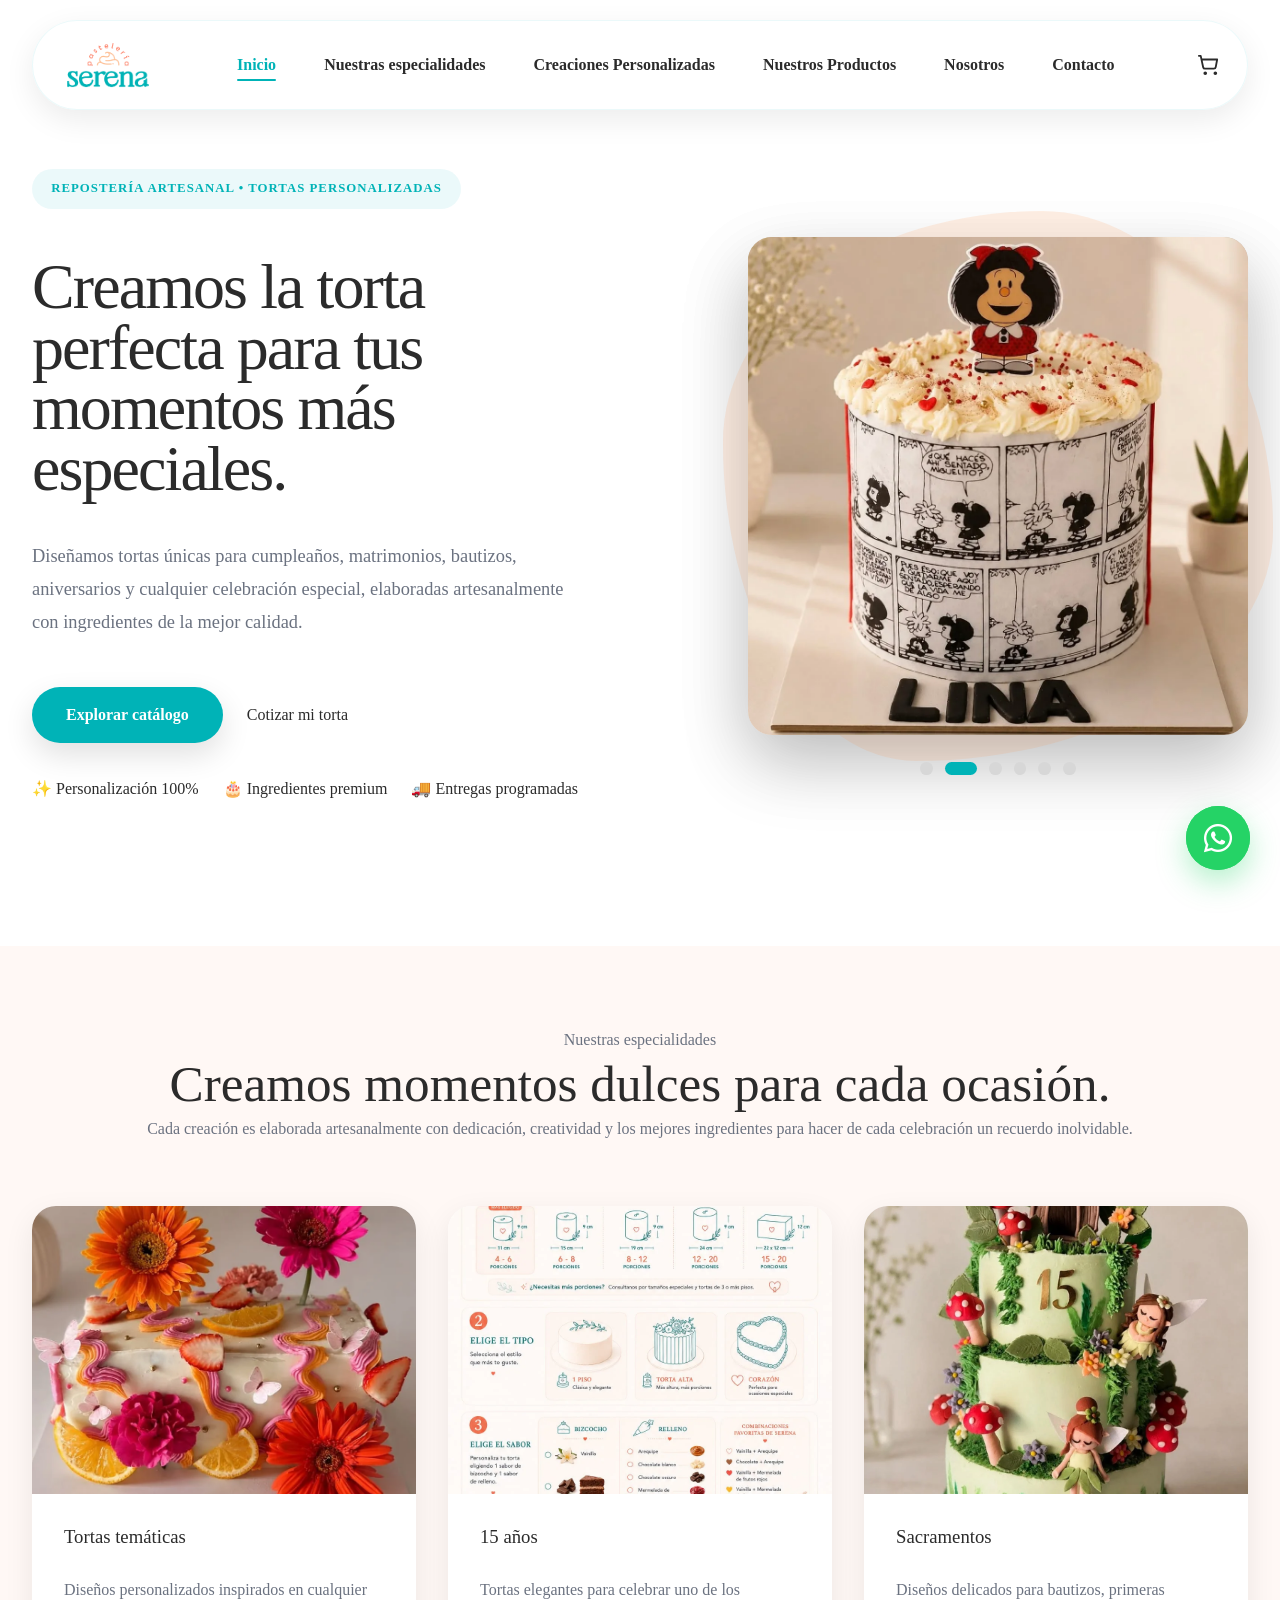
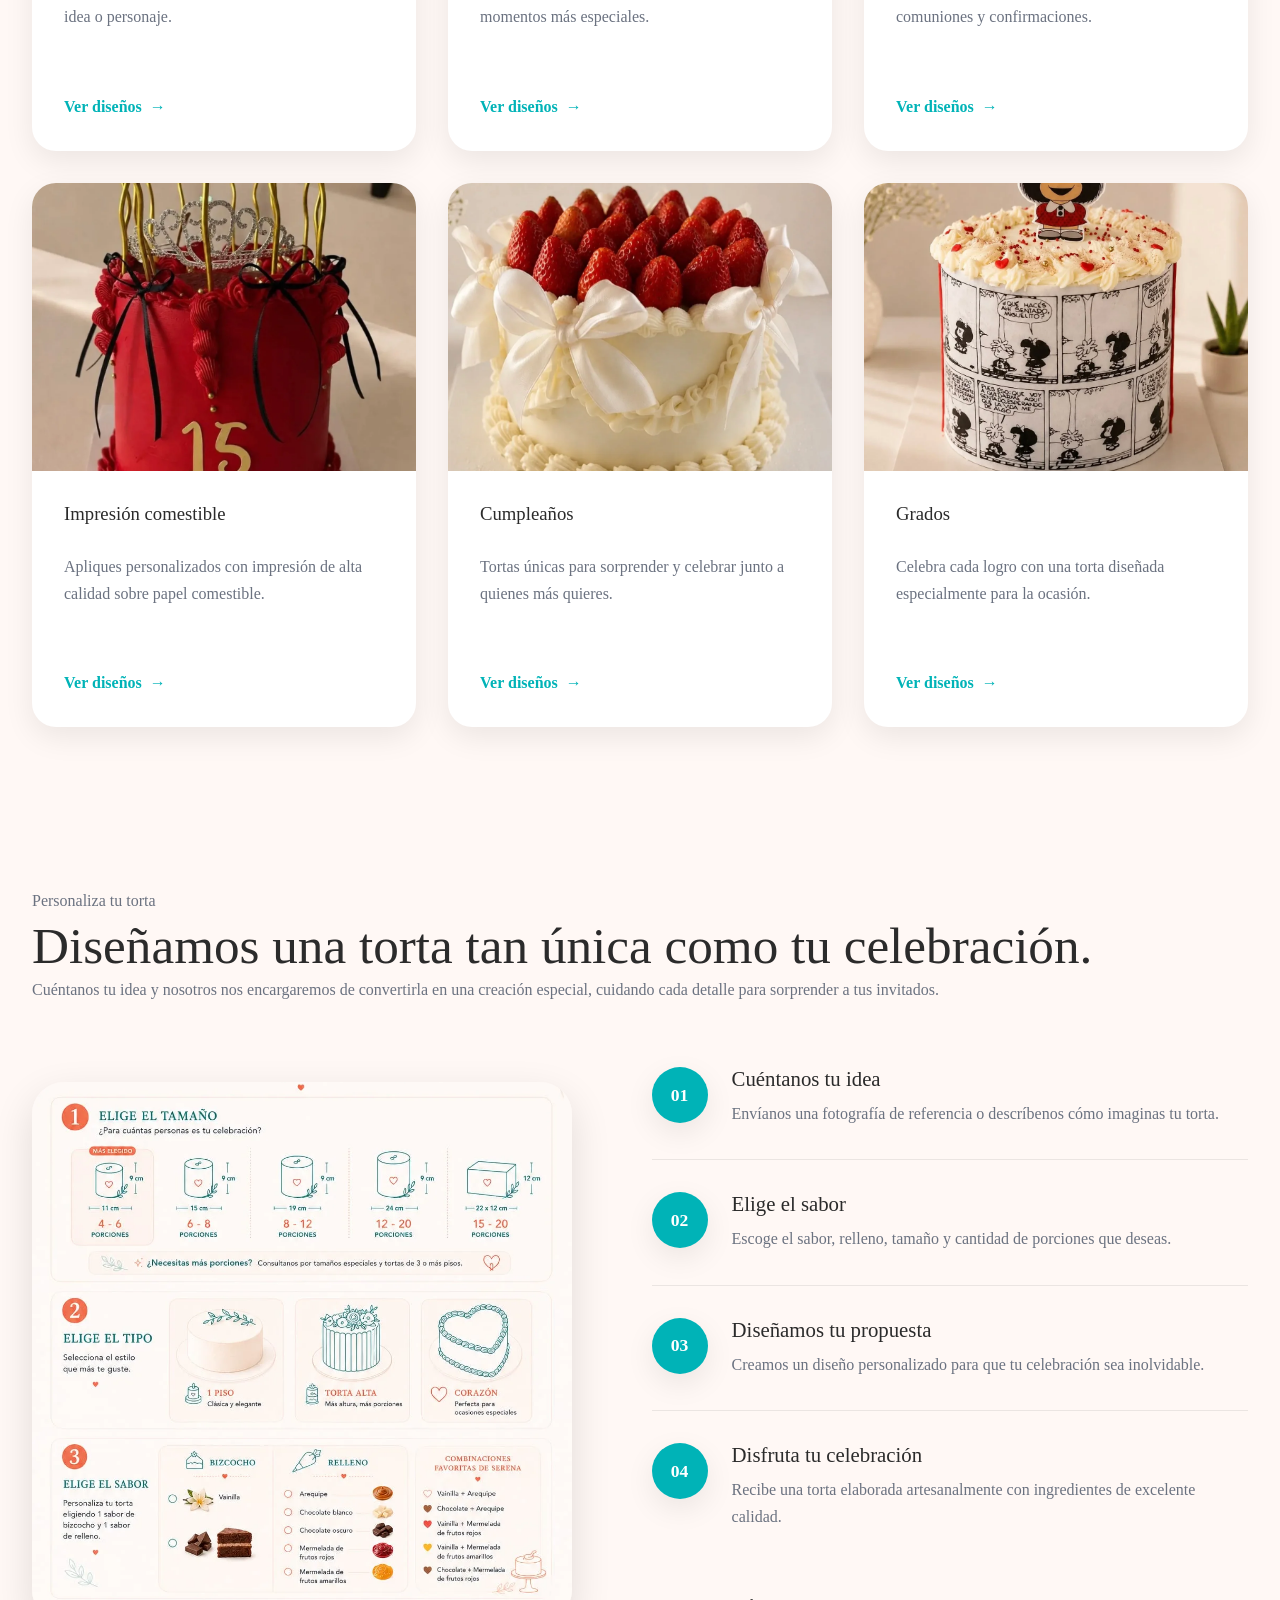
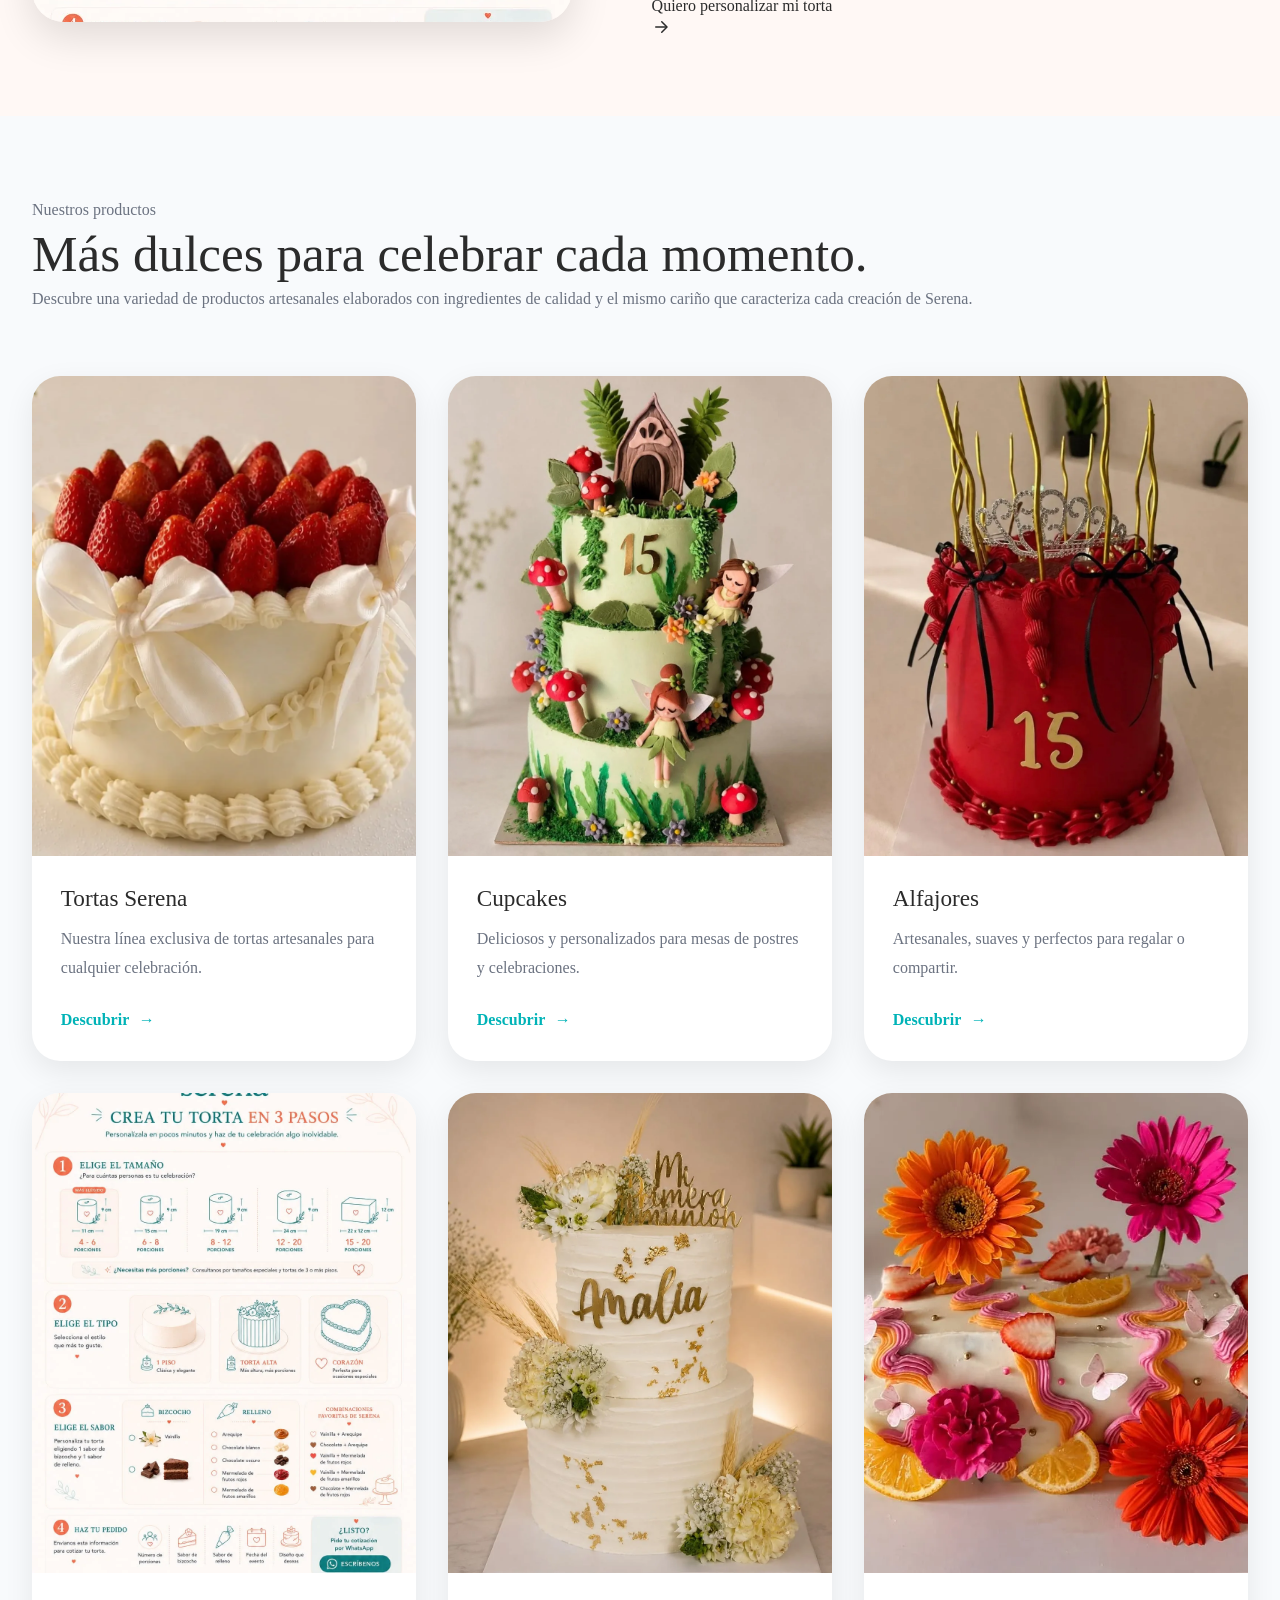
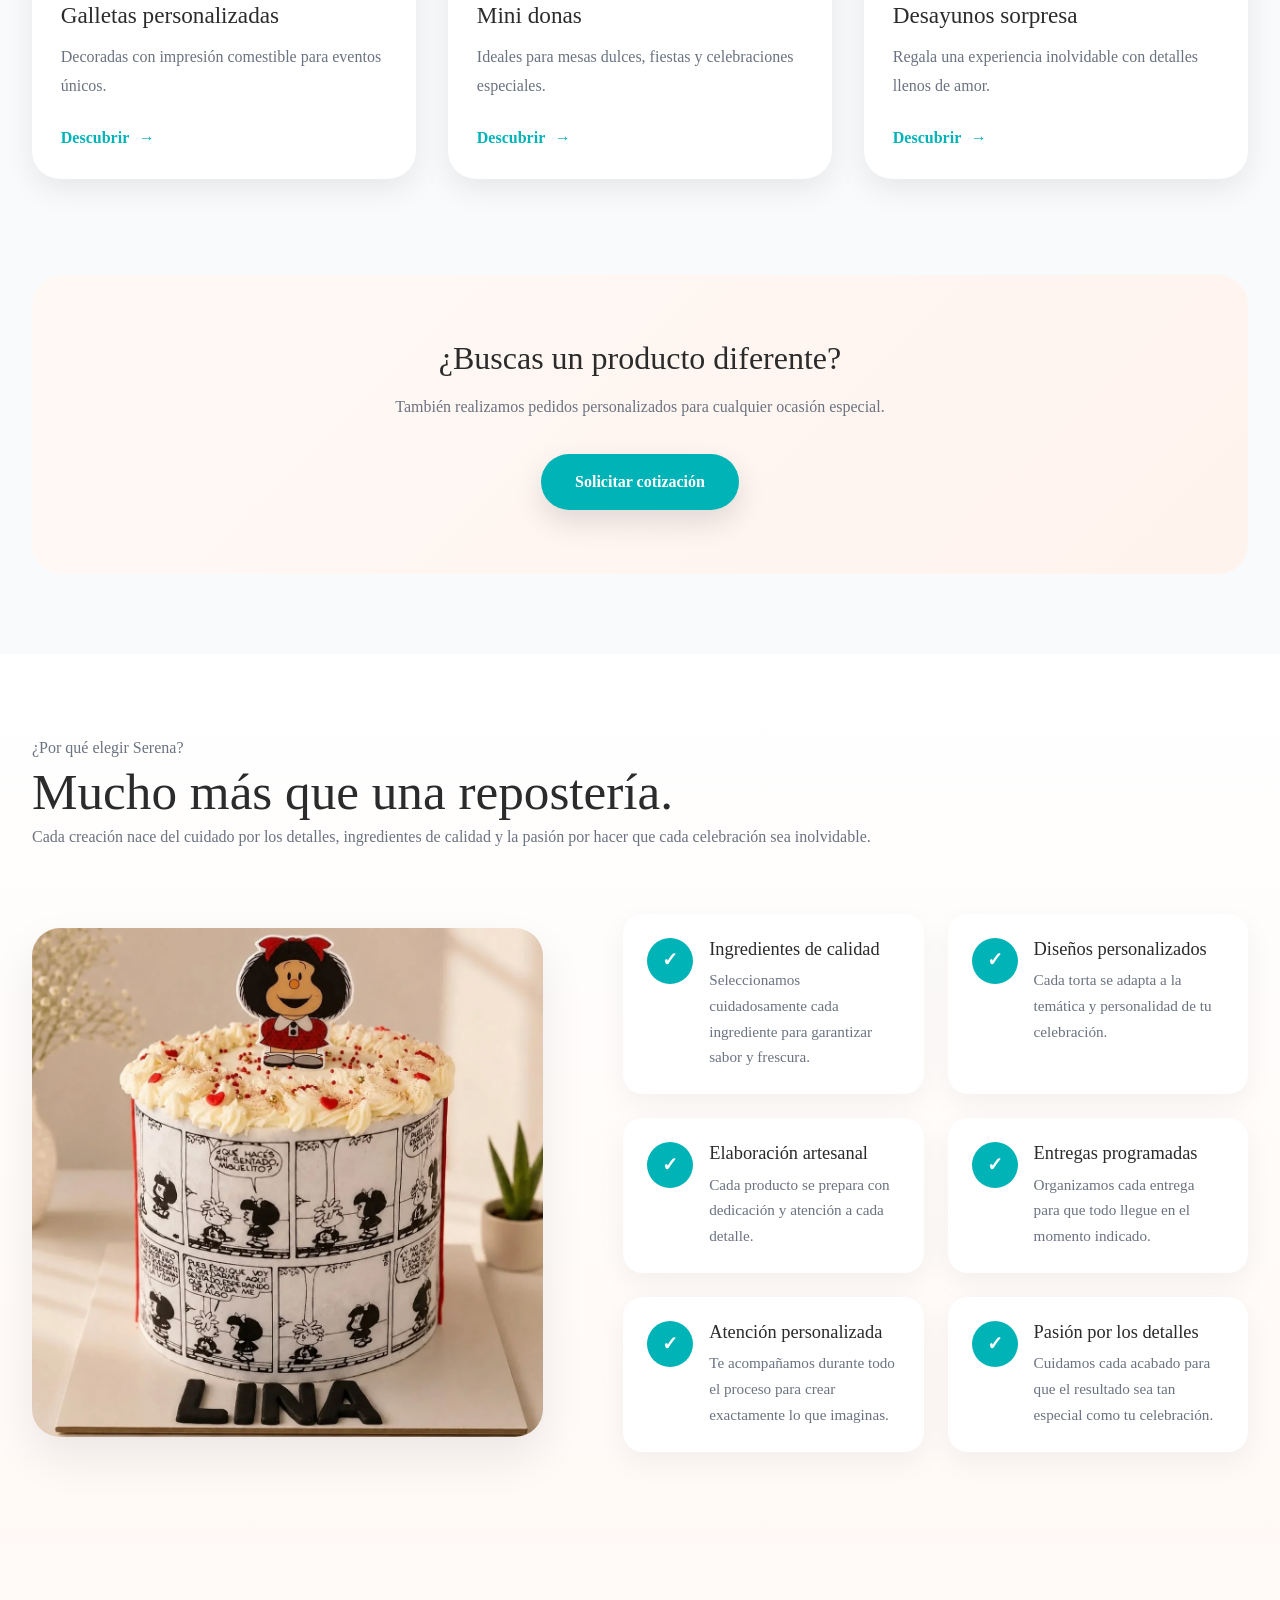
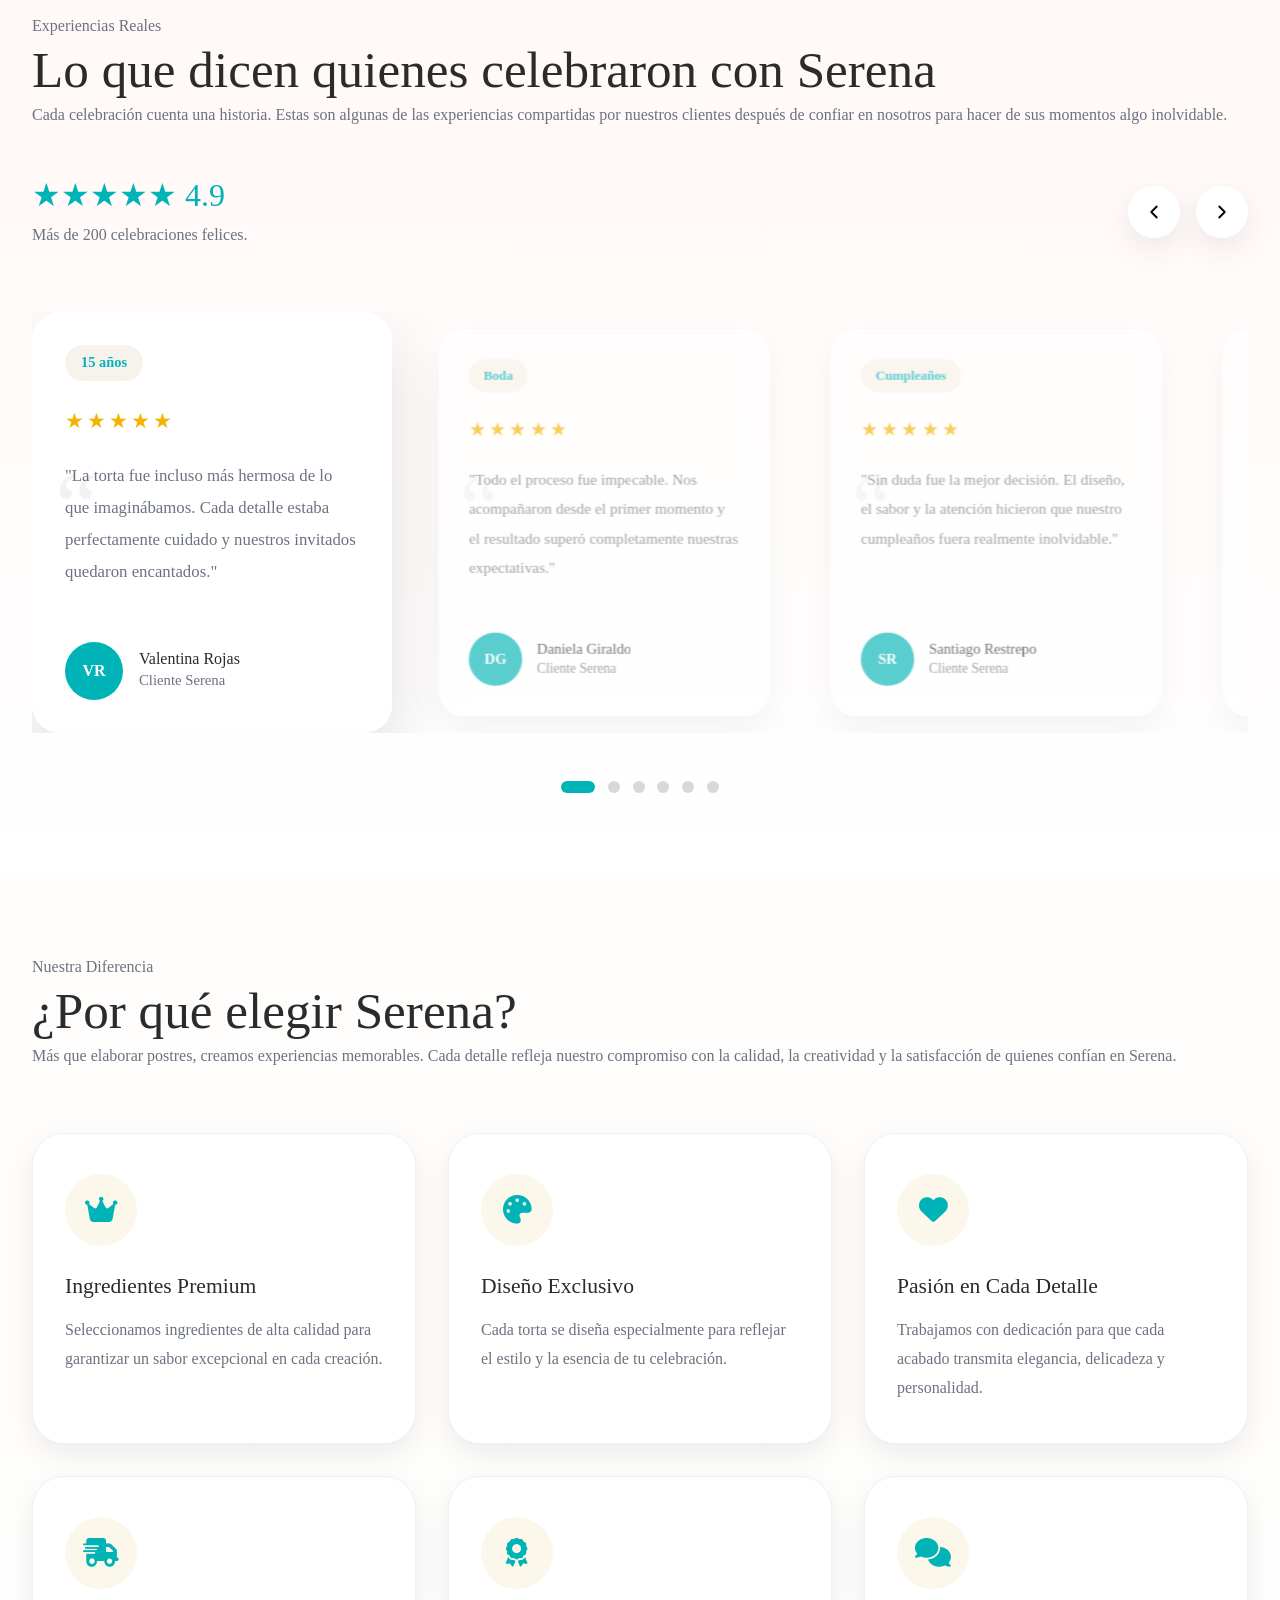
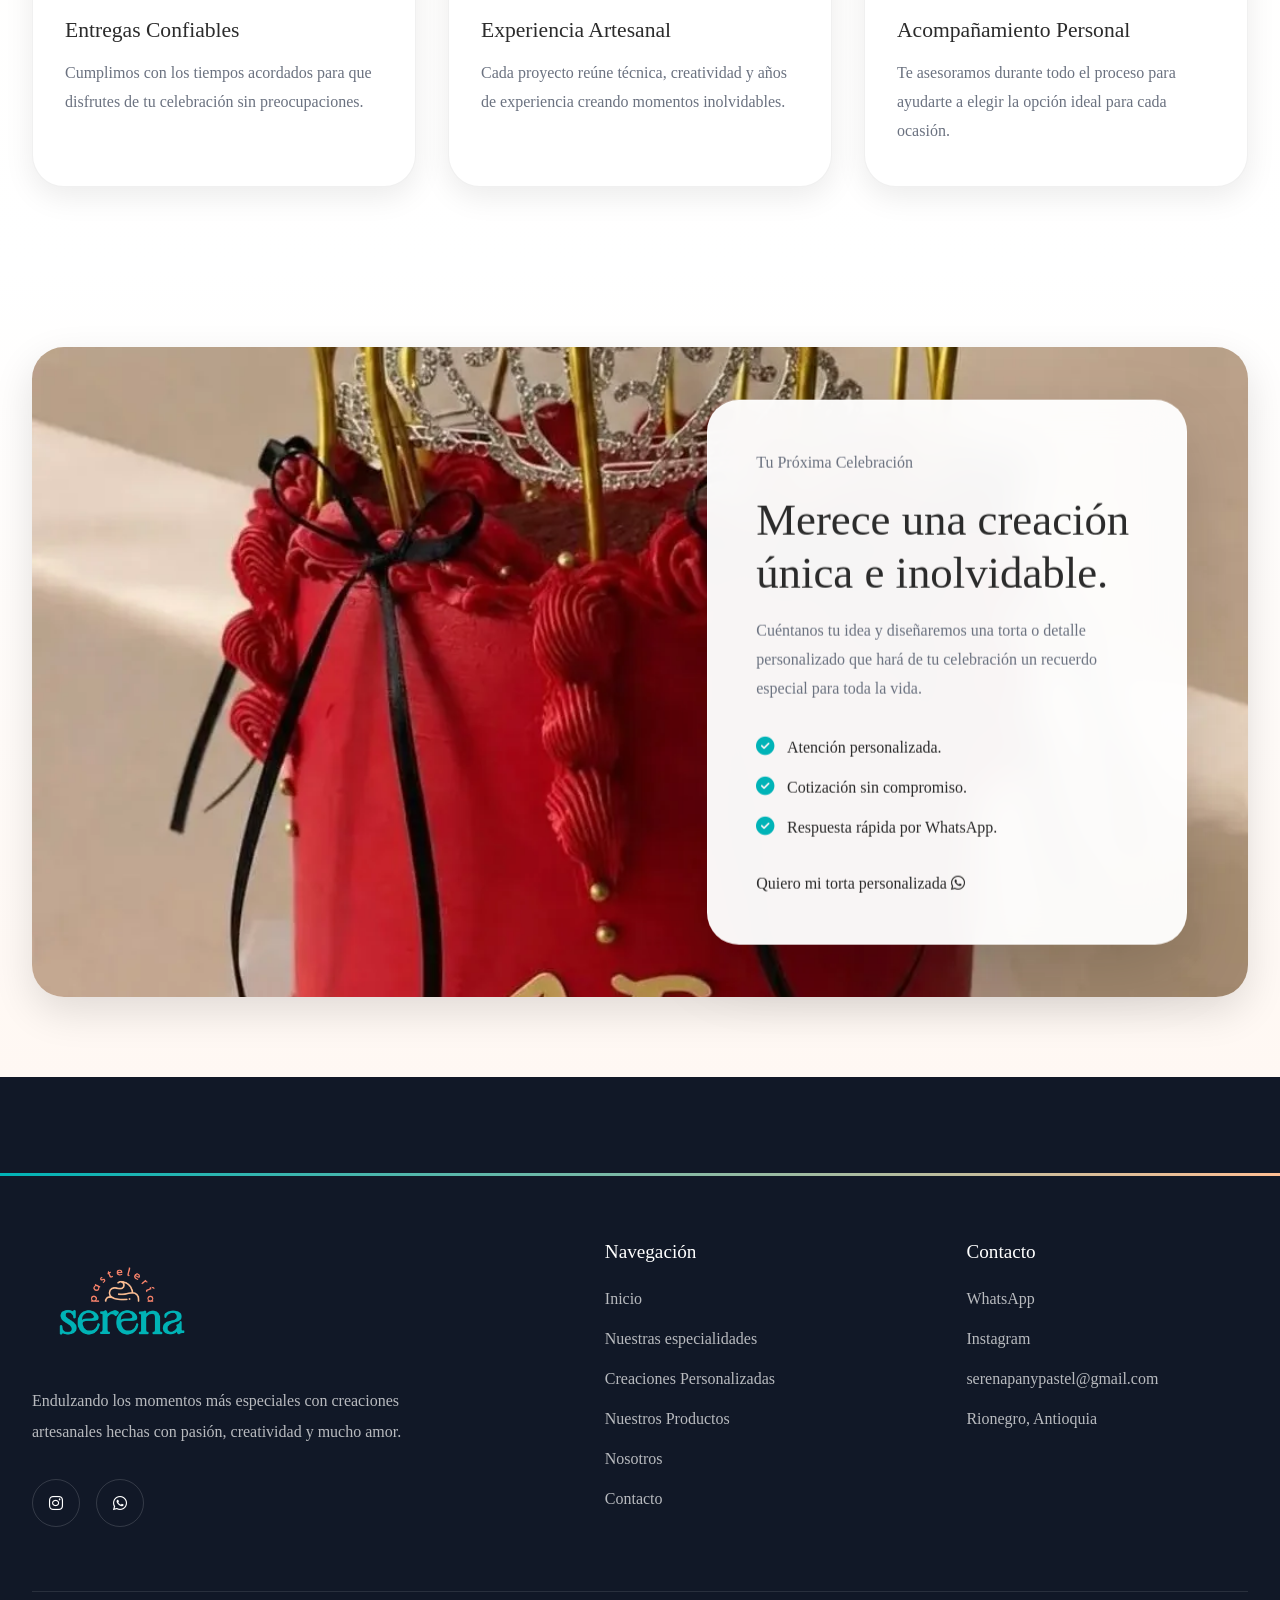
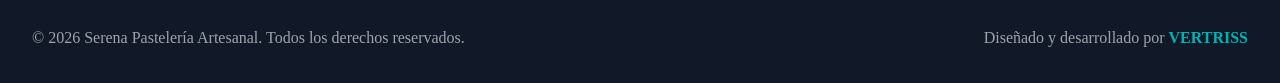
==== commit bdf2bccf: "Carrito sin backend: agregar diseños desde cualquier página, panel lateral, y envío consolidado por " ====
--- a/index.html
+++ b/index.html
@@ -20,6 +20,7 @@
     <link rel="stylesheet" href="css/components/slider.css">
     <link rel="stylesheet" href="css/components/tarjetas.css">
     <link rel="stylesheet" href="css/components/whatsapp.css">
+    <link rel="stylesheet" href="css/components/carrito.css">
 
     <!-- Animaciones -->
 
@@ -74,6 +75,33 @@
             </ul>
 
             <ul class="acciones-header">
+
+                <li>
+
+                    <button class="boton-carrito" aria-label="Carrito">
+
+                        <svg
+                            xmlns="http://www.w3.org/2000/svg"
+                            viewBox="0 0 24 24"
+                            fill="none"
+                            stroke="currentColor"
+                            stroke-width="2"
+                            stroke-linecap="round"
+                            stroke-linejoin="round">
+
+                            <circle cx="9" cy="21" r="1"></circle>
+
+                            <circle cx="20" cy="21" r="1"></circle>
+
+                            <path d="M2.05 2h2l2.66 12.39a2 2 0 0 0 2 1.61h9.72a2 2 0 0 0 2-1.69L22 6H6"></path>
+
+                        </svg>
+
+                        <span class="contador-carrito" aria-live="polite" style="display:none;">0</span>
+
+                    </button>
+
+                </li>
 
                 <li class="menu-movil">
 
@@ -575,7 +603,7 @@
                                 Nuestra línea exclusiva de tortas artesanales para cualquier celebración.
                             </p>
 
-                            <a href="#"> Descubrir <span>→</span></a>
+                            <a href="tortas-serena.html"> Descubrir <span>→</span></a>
 
                         </section>
 
@@ -599,7 +627,7 @@
                                 Deliciosos y personalizados para mesas de postres y celebraciones.
                             </p>
 
-                            <a href="#"> Descubrir <span>→</span> </a>
+                            <a href="cupcakes.html"> Descubrir <span>→</span> </a>
 
                         </section>
 
@@ -623,7 +651,7 @@
                                 Artesanales, suaves y perfectos para regalar o compartir.
                             </p>
 
-                            <a href="#"> Descubrir <span>→</span>
+                            <a href="alfajores.html"> Descubrir <span>→</span>
                             </a>
 
                         </section>
@@ -648,7 +676,7 @@
                                 Decoradas con impresión comestible para eventos únicos.
                             </p>
 
-                            <a href="#"> Descubrir <span>→</span> </a>
+                            <a href="galletas.html"> Descubrir <span>→</span> </a>
 
                         </section>
 
@@ -672,7 +700,7 @@
                                 Ideales para mesas dulces, fiestas y celebraciones especiales.
                             </p>
 
-                            <a href="#"> Descubrir <span>→</span> </a>
+                            <a href="donas.html"> Descubrir <span>→</span> </a>
 
                         </section>
 
@@ -696,7 +724,7 @@
                                 Regala una experiencia inolvidable con detalles llenos de amor.
                             </p>
 
-                            <a href="#">  Descubrir <span>→</span> </a>
+                            <a href="desayunos.html">  Descubrir <span>→</span> </a>
 
                         </section>
 
@@ -1559,6 +1587,54 @@
 
     <script src="js/slider.js"></script>
     <script src="js/testimonios.js"></script>
+    <script src="js/carrito.js"></script>
+    <aside class="carrito-panel" id="carritoPanel" aria-hidden="true">
+
+        <div class="carrito-overlay"></div>
+
+        <div class="carrito-contenido">
+
+            <header class="carrito-header">
+
+                <h3>Tu pedido</h3>
+
+                <button class="cerrar-carrito" aria-label="Cerrar carrito">&times;</button>
+
+            </header>
+
+            <ul class="carrito-lista" id="carritoLista"></ul>
+
+            <p class="carrito-vacio" id="carritoVacio">
+
+                <i class="fa-solid fa-cake-candles"></i>
+
+                Aún no has agregado diseños.<br>
+                Explora el catálogo y dale a "Agregar al carrito".
+
+            </p>
+
+            <footer class="carrito-footer">
+
+                <a href="#" id="enviarCarritoWhatsapp" class="boton-principal deshabilitado" target="_blank" rel="noopener noreferrer">
+
+                    Enviar pedido por WhatsApp
+
+                    <i class="fa-brands fa-whatsapp"></i>
+
+                </a>
+
+                <button type="button" id="vaciarCarrito">Vaciar carrito</button>
+
+                <small>Te responderemos por WhatsApp para confirmar detalles y precio.</small>
+
+            </footer>
+
+        </div>
+
+    </aside>
+
+    <div class="carrito-toast" id="carritoToast"></div>
+
     <script src="js/menu.js"></script>
     <script src="js/whatsapp.js"></script>
     
--- a/css/components/carrito.css
+++ b/css/components/carrito.css
@@ -0,0 +1,250 @@
+/* PANEL DE CARRITO */
+
+.carrito-panel{
+    position: fixed;
+    inset: 0;
+    z-index: 2000;
+    visibility: hidden;
+    pointer-events: none;
+}
+
+.carrito-panel.abierto{
+    visibility: visible;
+    pointer-events: auto;
+}
+
+/* FONDO OSCURO */
+
+.carrito-overlay{
+    position: absolute;
+    inset: 0;
+    background: rgba(0,0,0,.45);
+    opacity: 0;
+    transition: opacity .35s ease;
+}
+
+.carrito-panel.abierto .carrito-overlay{
+    opacity: 1;
+}
+
+/* CONTENIDO DESLIZABLE */
+
+.carrito-contenido{
+    position: absolute;
+    top: 0;
+    right: 0;
+    bottom: 0;
+    width: min(420px, 100%);
+    display: flex;
+    flex-direction: column;
+    background: var(--color-blanco);
+    box-shadow: -20px 0 50px rgba(0,0,0,.15);
+    transform: translateX(100%);
+    transition: transform .4s cubic-bezier(.34,1.1,.4,1);
+}
+
+.carrito-panel.abierto .carrito-contenido{
+    transform: translateX(0);
+}
+
+/* ENCABEZADO */
+
+.carrito-header{
+    display: flex;
+    align-items: center;
+    justify-content: space-between;
+    padding: var(--espacio-lg);
+    border-bottom: 1px solid rgba(0,0,0,.08);
+}
+
+.carrito-header h3{
+    font-size: 1.3rem;
+    color: var(--texto-principal);
+}
+
+.cerrar-carrito{
+    display: flex;
+    justify-content: center;
+    align-items: center;
+    width: 2.5rem;
+    height: 2.5rem;
+    border-radius: 50%;
+    font-size: 1.4rem;
+    line-height: 1;
+    color: var(--texto-principal);
+    transition: background-color .3s ease;
+}
+
+.cerrar-carrito:hover{
+    background-color: rgba(0,0,0,.06);
+}
+
+/* LISTA DE ITEMS */
+
+.carrito-lista{
+    flex: 1;
+    overflow-y: auto;
+    padding: var(--espacio-md) var(--espacio-lg);
+    display: flex;
+    flex-direction: column;
+    gap: var(--espacio-sm);
+}
+
+.carrito-item{
+    display: flex;
+    align-items: center;
+    justify-content: space-between;
+    gap: var(--espacio-sm);
+    padding: var(--espacio-sm) var(--espacio-md);
+    background: var(--color-superficie);
+    border-radius: var(--radio-md);
+}
+
+.carrito-item-info h4{
+    font-size: 1rem;
+    color: var(--texto-principal);
+}
+
+.carrito-item-info p{
+    margin-top: .2rem;
+    font-size: .85rem;
+    color: var(--texto-secundario);
+}
+
+.carrito-item-quitar{
+    flex-shrink: 0;
+    display: flex;
+    justify-content: center;
+    align-items: center;
+    width: 2rem;
+    height: 2rem;
+    border-radius: 50%;
+    color: var(--texto-secundario);
+    transition: all .3s ease;
+}
+
+.carrito-item-quitar:hover{
+    background: rgba(255,132,108,.12);
+    color: var(--color-acento);
+}
+
+/* ESTADO VACÍO */
+
+.carrito-vacio{
+    flex: 1;
+    display: flex;
+    flex-direction: column;
+    align-items: center;
+    justify-content: center;
+    gap: var(--espacio-sm);
+    padding: var(--espacio-xl);
+    text-align: center;
+    color: var(--texto-secundario);
+}
+
+.carrito-vacio i{
+    font-size: 2.5rem;
+    color: rgba(0,0,0,.15);
+}
+
+/* PIE DEL PANEL */
+
+.carrito-footer{
+    display: flex;
+    flex-direction: column;
+    gap: .75rem;
+    padding: var(--espacio-lg);
+    border-top: 1px solid rgba(0,0,0,.08);
+}
+
+.carrito-footer .boton-principal{
+    width: 100%;
+    background: #25D366;
+    box-shadow: 0 12px 30px rgba(37,211,102,.25);
+}
+
+.carrito-footer .boton-principal:hover{
+    background: #1ebd59;
+}
+
+.carrito-footer .boton-principal.deshabilitado{
+    pointer-events: none;
+    opacity: .5;
+}
+
+.carrito-footer small{
+    text-align: center;
+    color: var(--texto-secundario);
+}
+
+#vaciarCarrito{
+    display: none;
+    justify-content: center;
+    align-items: center;
+    width: 100%;
+    padding: .6rem;
+    font-size: .9rem;
+    color: var(--texto-secundario);
+    transition: color .3s ease;
+}
+
+#vaciarCarrito:hover{
+    color: var(--color-acento);
+}
+
+/* BOTÓN "AGREGAR AL CARRITO" EN CADA DISEÑO */
+
+.acciones-diseno{
+    display: flex;
+    align-items: center;
+    justify-content: space-between;
+    gap: var(--espacio-sm);
+}
+
+.boton-agregar-carrito{
+    flex-shrink: 0;
+    display: flex;
+    justify-content: center;
+    align-items: center;
+    width: 2.75rem;
+    height: 2.75rem;
+    border-radius: 50%;
+    background: var(--color-superficie);
+    color: var(--color-principal);
+    border: 1px solid rgba(0,179,183,.15);
+    font-size: 1rem;
+    transition: all .3s ease;
+}
+
+.boton-agregar-carrito:hover{
+    background: var(--color-principal);
+    color: var(--color-blanco);
+    transform: translateY(-3px);
+    box-shadow: 0 12px 25px rgba(0,179,183,.25);
+}
+
+/* TOAST DE CONFIRMACIÓN */
+
+.carrito-toast{
+    position: fixed;
+    left: 50%;
+    bottom: 30px;
+    transform: translateX(-50%) translateY(20px);
+    padding: .9rem 1.6rem;
+    background: var(--texto-principal);
+    color: var(--color-blanco);
+    font-size: .9rem;
+    font-weight: 600;
+    border-radius: var(--radio-full);
+    box-shadow: 0 15px 35px rgba(0,0,0,.25);
+    opacity: 0;
+    visibility: hidden;
+    z-index: 2100;
+    transition: opacity .35s ease, transform .35s ease, visibility .35s ease;
+}
+
+.carrito-toast.visible{
+    opacity: 1;
+    visibility: visible;
+    transform: translateX(-50%) translateY(0);
+}
